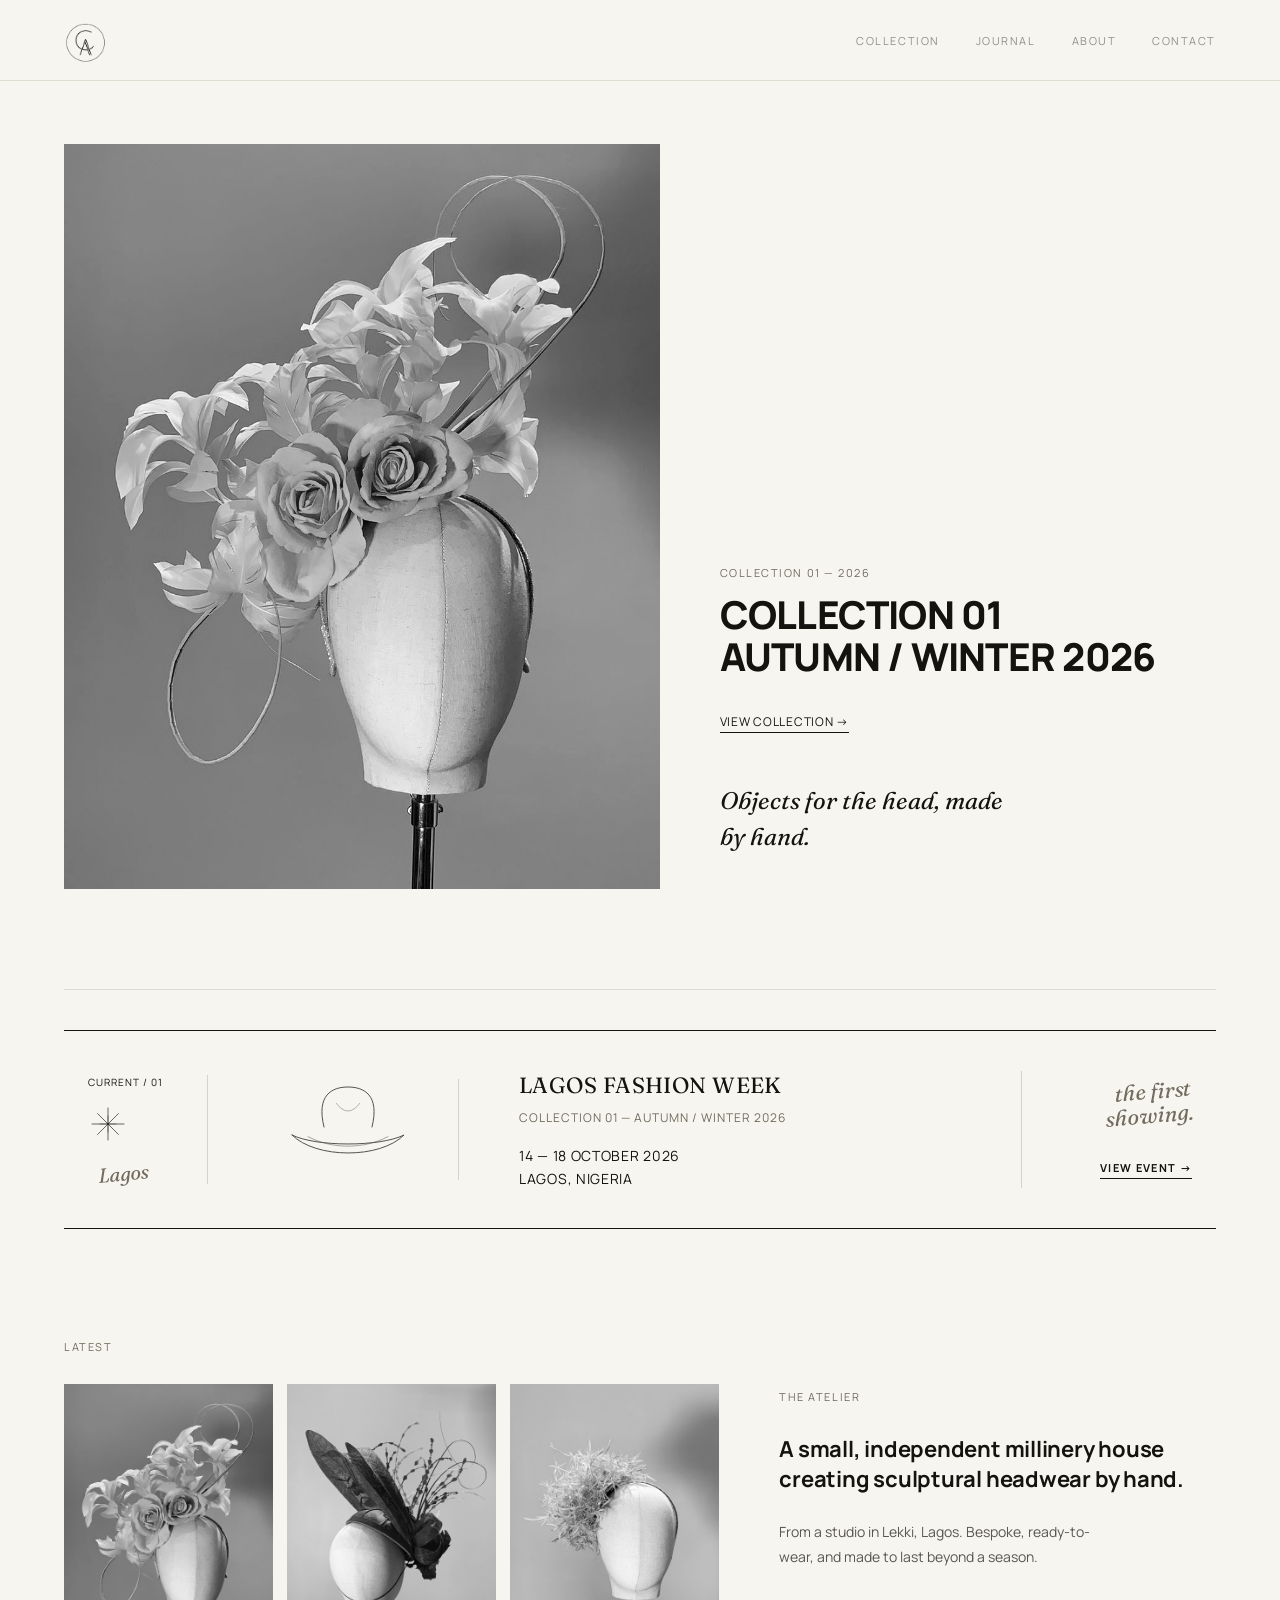
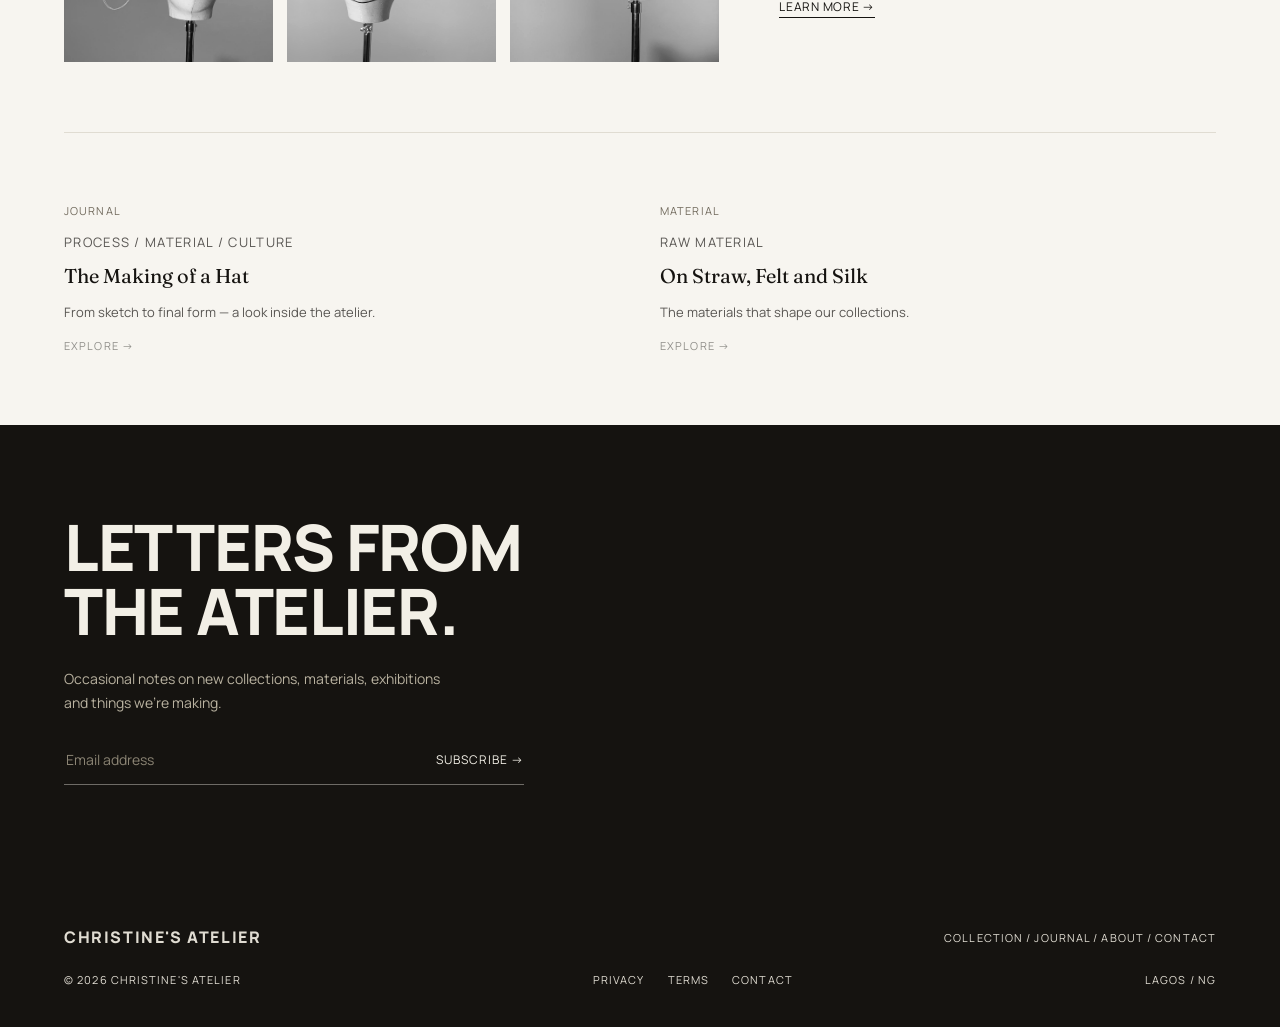
==== index.html @ a946ca19 "update: JS script image error fix" ====
<!DOCTYPE html>
<html lang="en">
<head>
<meta charset="UTF-8">
<meta name="viewport" content="width=device-width, initial-scale=1.0">
<title>Christine's Atelier — Millinery / Headwear / Objects</title>
<link rel="icon" type="image/png" href="images/favicon/favicon-96x96.png" sizes="96x96" />
<link rel="icon" type="image/svg+xml" href="images/favicon/favicon.svg" />
<link rel="shortcut icon" href="images/favicon/favicon.ico" />
<link rel="apple-touch-icon" sizes="180x180" href="images/favicon/apple-touch-icon.png" />
<meta name="apple-mobile-web-app-title" content="C.A" />
<link rel="manifest" href="images/favicon/site.webmanifest" />
<link rel="preconnect" href="https://fonts.googleapis.com">
<link rel="preconnect" href="https://fonts.gstatic.com" crossorigin>
<link href="https://fonts.googleapis.com/css2?family=Fraunces:ital,opsz,wght@0,9..144,300;0,9..144,400;0,9..144,500;0,9..144,600;0,9..144,900;1,9..144,400;1,9..144,500&family=Manrope:wght@400;500;600;700;800&display=swap" rel="stylesheet">
<link rel="stylesheet" href="css/style.css">
</head>
<body>

<header class="site-nav" id="siteNav">
  <div class="nav-row">
    <a class="logo" href="index.html">
        <img src="images/logo.png" alt="Christine's Atelier">
    </a>
    <nav class="nav-links" id="navLinks">
      <a class="navlink" href="collection.html">Collection</a>
      <a class="navlink" href="journal.html">Journal</a>
      <a class="navlink" href="about.html">About</a>
      <a class="navlink" href="contact.html">Contact</a>
    </nav>
    <button class="menu-toggle" id="menuToggle" aria-label="Menu">
      <svg viewBox="0 0 24 24" fill="none" stroke="currentColor" stroke-width="1.5"><path d="M3 6h18M3 12h18M3 18h18"/></svg>
    </button>
  </div>
</header>

<!-- ============ HOME ============ -->
<section class="page active page-home" id="page-home">
  <div class="wrap">

    <!-- Hero Section -->
    <div class="hero">
      <div class="hero-frame"><img src="images/Ms.%20Christie/THE%20MS%20CHRISTIE%20135K.jpeg" alt="The Ms Christie"></div>
      <div class="hero-side">
        <div class="eyebrow">Collection 01 — 2026</div>
        <h1>Collection 01<br>Autumn / Winter 2026</h1>
        <a class="arrow-link" href="collection.html">View collection →</a>
        <p class="hero-statement">Objects for the head, made by hand.</p>
      </div>
    </div>

     <!-- 2. EVENT BANNER (Full-width, sits between hero and lower content) -->
  <div class="event-banner">
    <div class="wrap">
      <div class="event-inner">
        <!-- Left: Current Tag -->
        <div class="event-left">
          <div class="event-tag">CURRENT / 01</div>
        <svg class="event-star-sketch" viewBox="0 0 50 50" fill="none">
             <path d="M25 5 L25 45 M5 25 L45 25 M12 12 L38 38 M38 12 L12 38" 
                 stroke="#151310" stroke-width="0.8" stroke-linecap="round"/>
            <path d="M25 15 L25 35 M15 25 L35 25" 
                stroke="#151310" stroke-width="0.5" stroke-linecap="round"/>
        </svg>
          <div class="event-handwritten">Lagos</div>
        </div>
        <!-- Middle Left: Event Hat Sketch -->
        <div class="event-scribble">
          <svg class="event-hat-sketch" viewBox="0 0 200 120" fill="none">
                <!-- Crown of the hat -->
                <path d="M70 60 C 60 20, 80 10, 100 10 C 120 10, 140 20, 130 60" 
                        stroke="#151310" stroke-width="1.2" fill="none" stroke-linecap="round"/>
                <!-- Brim of the hat -->
                <path d="M30 70 C 60 100, 140 100, 170 70 C 140 85, 60 85, 30 70 Z" 
                        stroke="#151310" stroke-width="1.2" fill="none" stroke-linecap="round"/>
                <!-- Detail line inside the brim -->
                <path d="M50 72 C 80 88, 120 88, 150 72" 
                        stroke="#151310" stroke-width="0.6" fill="none" stroke-linecap="round"/>
                <!-- A subtle curve line to mimic fabric -->
                <path d="M85 30 Q 100 50, 115 30" 
                        stroke="#151310" stroke-width="0.5" fill="none"/>
            </svg>
        </div>
        <!-- Middle Right: Event Details -->
        <div class="event-center">
          <h2 class="event-title">LAGOS FASHION WEEK</h2>
          <div class="event-subtitle">COLLECTION 01 — AUTUMN / WINTER 2026</div>
          <div class="event-date">14 — 18 OCTOBER 2026</div>
          <div class="event-location">LAGOS, NIGERIA</div>
        </div>
        <!-- Right: Handwriting + View Button -->
        <div class="event-right">
          <div class="event-handwritten-right">the first<br>showing.</div>
          <a href="#" class="event-link">VIEW EVENT →</a>
        </div>
      </div>
    </div>
  </div>

    <!-- Latest & Atelier (Side by Side) -->
    <div class="home-mid-grid">
      
      <!-- Latest Products -->
      <div class="latest-section">
        <div class="section-title"><div class="eyebrow">Latest</div></div>
        <div class="latest-grid" id="latestGrid"></div>
      </div>

      <!-- The Atelier -->
      <div class="atelier-section">
        <div class="section-title"><div class="eyebrow">The Atelier</div></div>
        <div class="atelier-text">
          <h2>A small, independent millinery house creating sculptural headwear by hand.</h2>
          <p>From a studio in Lekki, Lagos. Bespoke, ready-to-wear, and made to last beyond a season.</p>
          <a class="arrow-link" href="about.html">Learn more →</a>
        </div>
      </div>

    </div>

    <!-- Journal Band -->
    <div class="journal-band">
      <div class="journal-text">
        <div class="jtag">Journal</div>
        <p class="journal-cat">Process / Material / Culture</p>
        
        <h3>The Making of a Hat</h3>
        <p>From sketch to final form — a look inside the atelier.</p>
        <a href="journal.html">Explore →</a>
      </div>
      <div class="journal-text">
        <div class="jtag">Material</div>
        <p class="journal-cat">Raw Material</p>
        
        <h3>On Straw, Felt and Silk</h3>
        <p>The materials that shape our collections.</p>
        <a href="journal.html">Explore →</a>
      </div>
    </div>

  </div>

  <!-- Newsletter Band (Restored) -->
  <div class="newsletter-band">
    <div class="wrap">
      <h2>Letters from<br>the atelier.</h2>
      <p>Occasional notes on new collections, materials, exhibitions and things we're making.</p>
      <form class="newsletter-form" id="newsletterForm">
        <input type="email" placeholder="Email address" required>
        <button type="submit">Subscribe →</button>
      </form>
    </div>
  </div>

</section>

<footer class="site-footer">
  <div class="wrap">
    <div class="foot-row">
      <div class="foot-logo">Christine's Atelier</div>
      <div class="foot-sub">Collection / Journal / About / Contact</div>
    </div>
    <div class="foot-mid">
      <span>© 2026 Christine's Atelier</span>
      <div>
        <a href="#">Privacy</a>
        <a href="#">Terms</a>
        <a href="contact.html">Contact</a>
      </div>
      <span>Lagos / NG</span>
    </div>
  </div>
</footer>

<script src="js/script.js"></script>
</body>
</html>
---- css/style.css ----
:root{
    --ink:#151310;
    --paper:#f7f5f0;
    --stone:#726b5e;
    --hairline:#e0dcd2;
    --ink-70: rgba(21,19,16,.7);
    --ink-45: rgba(21,19,16,.45);
    --maxw: 1200px;
}
*{ box-sizing:border-box; }
html{ scroll-behavior:smooth; }
@view-transition{ navigation:auto; }
::view-transition-old(root){ animation:page-out .2s ease both; }
::view-transition-new(root){ animation:page-in .45s ease both; }
body{
    margin:0; background:var(--paper); color:var(--ink);
    font-family:'Manrope', sans-serif; -webkit-font-smoothing:antialiased;
}
img{ display:block; width:100%; height:100%; object-fit:cover; }
a{ color:inherit; text-decoration:none; }
button{ font-family:inherit; cursor:pointer; background:none; border:none; padding:0; }

.wrap{ max-width:var(--maxw); margin:0 auto; padding:0 24px; }

/* ---------- NAV (Transparent on scroll) ---------- */
header.site-nav{
    position:fixed; top:0; left:0; right:0; z-index:50;
    background:var(--paper);
    border-bottom:1px solid var(--hairline);
    transition: background 0.4s ease, border-color 0.4s ease, backdrop-filter 0.4s ease;
}
header.site-nav.scrolled{
    background: rgba(247, 245, 240, 0.85); /* Transparent */
    backdrop-filter: blur(12px); /* Blur */
    border-bottom:1px solid transparent;
}
.nav-row {
  display: flex; 
  align-items: center; 
  justify-content: space-between;
  height: 80px; /* Increased from 64px to fit the bigger logo */
  padding: 0 24px;
  max-width: var(--maxw); 
  margin: 0 auto;
}
.logo {
  display: flex;
  align-items: center;
  justify-content: center;
  transition: opacity 0.3s ease;
  /* Prevent squishing */
  flex-shrink: 0;
}

.logo img {
  height: 55px; /* Increased from 40px */
  width: auto;  /* Keeps the aspect ratio perfectly round */
  display: block;
  object-fit: contain; /* Prevents stretching */
}

.logo:hover {
  opacity: 0.7;
}

.nav-links{ display:flex; gap:36px; align-items:center; }
.nav-links .navlink{
    font-size:11px; letter-spacing:.14em; text-transform:uppercase;
    color:var(--ink-45);
    transition:color .2s ease;
}
.nav-links .navlink:hover{ color:var(--ink); }
.nav-links .navlink.active{ color:var(--ink); border-bottom:1px solid var(--ink); padding-bottom:3px; }
.menu-toggle{ display:none; color: var(--ink); }

@media(max-width:820px){
    .nav-links{
        position:fixed; inset:64px 0 0 0; background:var(--paper);
        flex-direction:column; align-items:flex-start; gap:0;
        padding:6px 24px 26px; border-top:1px solid var(--hairline);
        transform:translateY(-8px); opacity:0; pointer-events:none;
        transition:opacity .25s ease, transform .25s ease;
    }
    .nav-links.open{ opacity:1; pointer-events:auto; transform:translateY(0); }
    .nav-links .navlink{ width:100%; padding:15px 0; border-bottom:1px solid var(--hairline); font-size:14px; }
    .menu-toggle{
        display:flex; width:30px; height:30px; align-items:center; justify-content:center;
    }
}

.page{ display:none; }
.page.active{ display:block; animation:fadein .45s ease; }
@keyframes fadein{ from{ opacity:0; transform:translateY(6px);} to{ opacity:1; transform:translateY(0);} }
@keyframes page-in{ from{ opacity:0; transform:translateY(8px); } to{ opacity:1; transform:translateY(0); } }
@keyframes page-out{ from{ opacity:1; } to{ opacity:0; } }

.eyebrow{ font-size:11px; letter-spacing:.14em; text-transform:uppercase; color:var(--stone); }
.arrow-link{ font-size:12px; letter-spacing:.06em; text-transform:uppercase; border-bottom:1px solid var(--ink); padding-bottom:2px; display:inline-block; }
.arrow-link:hover{ opacity:.6; }

/* ===================== HOME ===================== */
.page-home { padding-top: 64px; }

.hero {
    display: grid;
    grid-template-columns: 1.2fr 1fr;
    gap: 60px;
    padding: 80px 0 100px;
    align-items: end;
    border-bottom: 1px solid var(--hairline);
}
@media(max-width:900px){ .hero{ grid-template-columns:1fr; gap:30px; padding:40px 0 60px; } }

.hero-frame { aspect-ratio: 4/5; overflow:hidden; background:#e6e2da; }
.hero-frame img { filter: grayscale(1) contrast(1.05); }

.hero-side { padding-bottom: 10px; }
.hero-side .eyebrow { margin-bottom: 14px; }
.hero-side h1 {
    font-family: 'Manrope', sans-serif; font-weight: 800; 
    font-size: clamp(28px, 3vw, 44px); line-height: 1.1;
    letter-spacing: -.02em; text-transform: uppercase;
    margin: 0 0 30px; color: var(--ink);
}
.hero-statement {
    font-family: 'Fraunces', serif; font-style: italic; font-weight: 400;
    font-size: clamp(18px, 2vw, 24px); line-height: 1.5; color: var(--ink);
    margin-top: 50px; max-width: 300px;
}

/* Latest & Atelier Side by Side */
.home-mid-grid {
    display: grid;
    grid-template-columns: 1.5fr 1fr;
    gap: 60px;
    padding: 70px 0;
    border-bottom: 1px solid var(--hairline);
}
@media(max-width:820px){ .home-mid-grid { grid-template-columns: 1fr; gap: 40px; } }

.section-title { margin-bottom: 30px; }

/* Latest */
.latest-grid { display: grid; grid-template-columns: repeat(3, 1fr); gap: 14px; }
@media(max-width:820px){ .latest-grid { grid-template-columns: repeat(2, 1fr); } }
@media(max-width:560px){ .latest-grid { grid-template-columns: 1fr; } }

.latest-item { cursor: pointer; position: relative; overflow: hidden; }
.latest-item .frame { aspect-ratio: 3/4; overflow:hidden; background:#e6e2da; }
.latest-item img { filter: grayscale(1) contrast(1.05); transition: filter .5s ease, transform .6s ease; }
.latest-item:hover img { filter: grayscale(0) contrast(1.05); transform: scale(1.03); }

.latest-overlay {
    position: absolute;
    left: 0; right: 0; bottom: 0;
    background: rgba(247, 245, 240, 0.95);
    padding: 12px 16px;
    display: flex; justify-content: space-between; align-items: baseline;
    opacity: 0;
    transform: translateY(20px);
    transition: opacity .4s ease, transform .4s ease;
    border-top: 1px solid var(--hairline);
}
.latest-item:hover .latest-overlay { opacity: 1; transform: translateY(0); }
.latest-overlay .lname { font-family: 'Fraunces', serif; font-size: 14px; }
.latest-overlay .lmeta { font-size: 10px; text-transform: uppercase; letter-spacing: .1em; color: var(--stone); }

/* Atelier */
.atelier-section { padding-top: 50px; }
.atelier-text h2 {
    font-family: 'Manrope', sans-serif; font-weight: 700;
    font-size: 22px; line-height: 1.4; letter-spacing: -.01em;
    margin: 0 0 24px;
}
.atelier-text p { font-size: 14px; line-height: 1.8; color: var(--ink-70); max-width: 320px; margin-bottom: 24px; }

/* Journal */
.journal-band { 
    display: grid;
    grid-template-columns: 1fr 1fr; 
    gap: 40px;
    align-items: start; 
    padding: 70px 0;
}
@media(max-width:820px){ .journal-band { grid-template-columns: 1fr; } }
.journal-band .jtag { font-size: 11px; text-transform: uppercase; letter-spacing: .1em; color: var(--stone); margin-bottom: 10px; }
.journal-cat { font-size: 11px; text-transform: uppercase; letter-spacing: .1em; margin-bottom: 20px; color: var(--stone); }
.journal-band h3 { font-family: 'Fraunces', serif; font-size: 20px; font-weight: 400; margin: 0 0 8px; }
.journal-band p { font-size: 13px; line-height: 1.7; color: var(--ink-70); max-width: 320px; margin-bottom: 10px; }
.journal-band a { color: var(--ink-45); font-size: 11px; text-transform: uppercase; letter-spacing: .1em; }
.journal-band a:hover { color: var(--ink); }

/* Newsletter Band (Restored) */
.newsletter-band{ background:var(--ink); color:#f2efe6; padding:90px 0; }
.newsletter-band h2{
    font-family:'Manrope',sans-serif; font-weight:800; letter-spacing:-.02em;
    font-size:clamp(36px,6vw,64px); line-height:1; margin:0 0 24px; text-transform:uppercase;
}
.newsletter-band p{ color:#b9b2a0; font-size:14px; max-width:380px; line-height:1.7; margin-bottom:34px; }
.newsletter-form{ display:flex; gap:0; border-bottom:1px solid rgba(242,239,230,.4); max-width:460px; padding-bottom:14px; }
.newsletter-form input{
    flex:1; background:none; border:none; color:#f2efe6; font-size:14px;
    font-family:'Manrope',sans-serif; outline:none;
}
.newsletter-form input::placeholder{ color:#8b8474; }
.newsletter-form button{ background:none; border:none; color:#f2efe6; font-size:12px; letter-spacing:.08em; text-transform:uppercase; }
.newsletter-form button:hover{ opacity:.6; }

/* ===================== EVENT BANNER ===================== */

.event-banner {
  background: var(--paper);
  border-top: 1px solid var(--ink);
  border-bottom: 1px solid var(--ink);
  padding: 40px 0;
  margin: 40px 0; /* Adds space above and below the banner */
}

.event-inner {
  display: flex;
  align-items: center;
  justify-content: space-between;
  gap: 30px;
  position: relative;
}

/* Vertical dividers */
.event-left, .event-scribble, .event-center, .event-right {
  position: relative;
}
.event-left, .event-scribble, .event-center {
  border-right: 1px solid rgba(21, 19, 16, 0.15);
  padding-right: 30px;
}
.event-scribble, .event-center, .event-right {
  padding-left: 30px;
}

/* Left Section */
.event-left {
  display: flex;
  flex-direction: column;
  gap: 10px;
  width: 120px;
}
.event-tag {
  font-family: 'Manrope', sans-serif;
  font-size: 10px;
  letter-spacing: .1em;
  text-transform: uppercase;
}
.event-star-sketch {
  width: 40px;
  height: 40px;
  margin: 5px 0;
}
.event-hat-sketch {
  width: 100%;
  height: 100%;
  max-width: 160px;
  opacity: 0.75;
}
.event-handwritten {
  font-family: 'Fraunces', serif;
  font-style: italic;
  font-size: 20px;
  color: var(--stone);
  transform: rotate(-6deg);
  margin-left: 10px;
}

/* Center Section */
.event-center {
  flex: 1;
}
.event-title {
  font-family: 'Fraunces', serif;
  font-size: 22px;
  font-weight: 400;
  letter-spacing: .02em;
  margin: 0 0 10px;
  text-transform: uppercase;
}
.event-subtitle {
  font-family: 'Manrope', sans-serif;
  font-size: 12px;
  letter-spacing: .08em;
  text-transform: uppercase;
  color: var(--stone);
  margin-bottom: 20px;
}
.event-date {
  font-family: 'Manrope', sans-serif;
  font-size: 14px;
  letter-spacing: .05em;
  margin-bottom: 4px;
}
.event-location {
  font-family: 'Manrope', sans-serif;
  font-size: 14px;
  letter-spacing: .05em;
}

/* Right Section */
.event-right {
  display: flex;
  flex-direction: column;
  align-items: flex-end;
  justify-content: space-between;
  height: 100px;
  min-width: 140px;
}
.event-handwritten-right {
  font-family: 'Fraunces', serif;
  font-style: italic;
  font-size: 22px;
  line-height: 1.1;
  color: var(--stone);
  text-align: right;
  transform: rotate(-5deg);
}
.event-link {
  font-family: 'Manrope', sans-serif;
  font-size: 11px;
  font-weight: 700;
  letter-spacing: .12em;
  text-transform: uppercase;
  border-bottom: 1px solid var(--ink);
  padding-bottom: 3px;
}
.event-link:hover { opacity: .6; }

/* Mobile Responsiveness */
@media(max-width: 800px) {
  .event-inner {
    flex-direction: column;
    align-items: flex-start;
    gap: 20px;
  }
  .event-left, .event-scribble, .event-center {
    border-right: none;
    border-bottom: 1px solid rgba(21, 19, 16, 0.15);
    padding-bottom: 20px;
    padding-left: 0;
    padding-right: 0;
    width: 100%;
  }
  .event-right {
    width: 100%;
    align-items: flex-start;
    height: auto;
    gap: 20px;
    padding-left: 0;
  }
  .event-handwritten-right { text-align: left; }
  .event-scribble { height: 60px; width: 80px; }
}

/* ===================== FOOTER FIX ===================== */

footer.site-footer { 
  background: var(--ink); 
  padding: 50px 0 40px; 
  margin-top: 0; /* Resets any previous margin */
  border-top: 1px solid var(--ink); /* Ensures it's separated from content */
}

.foot-row {
    display: flex; 
    justify-content: space-between; 
    align-items: center;
    margin-bottom: 24px;
    color: var(--hairline);
}
.foot-logo { 
    font-family: 'Manrope', sans-serif; 
    font-weight: 800; 
    font-size: 16px; 
    letter-spacing: .1em; 
    text-transform: uppercase;
    color: var(--hairline); 
}
.foot-sub { 
    font-size: 11px; 
    letter-spacing: .1em; 
    text-transform: uppercase; 
    color: var(--hairline); 
}
.foot-mid {
    display: flex; 
    justify-content: space-between; 
    align-items: center;
    font-size: 11px; 
    text-transform: uppercase; 
    letter-spacing: .1em; 
    color: var(--hairline);
}
.foot-mid a { margin: 0 10px; }
.foot-mid a:hover { color: var(--hairline); }

@media(max-width:600px){
    .foot-row { flex-direction: column; align-items: flex-start; gap: 20px; }
    .foot-mid { flex-direction: column; align-items: flex-start; gap: 15px; }
}


/* ===================== JOURNAL ===================== */

.journal-page { padding-top: 54px; }

.journal-head {
  padding: 50px 0 60px;
  border-bottom: 1px solid var(--hairline);
  margin-bottom: 40px;
}
.journal-head .eyebrow { margin-bottom: 14px; }
.journal-head h1 {
  font-family: 'Manrope', sans-serif;
  font-weight: 800;
  font-size: clamp(50px, 13vw, 100px);
  letter-spacing: -.04em;
  line-height: 0.9;
  margin: 0;
  text-transform: uppercase;
  color: var(--ink);
}

/* Layout */
.journal-body {
  display: grid;
  grid-template-columns: 180px 1fr;
  gap: 60px;
  padding-bottom: 120px;
}
@media(max-width: 900px){
  .journal-body { grid-template-columns: 1fr; gap: 40px; }
}

/* Sidebar */
.journal-side {
  display: flex;
  flex-direction: column;
  gap: 60px;
  padding-top: 20px;
}
.journal-cats {
  display: flex;
  flex-direction: column;
  gap: 2px;
}
.jcat {
  font-size: 12px;
  letter-spacing: .06em;
  text-transform: uppercase;
  padding: 8px 0;
  color: var(--ink-45);
  background: none;
  border: none;
  text-align: left;
  transition: color .2s ease;
}
.jcat.active, .jcat:hover { color: var(--ink); }

.flower-sketch {
  width: 160px;
  height: 240px;
  margin-top: 20px;
}
.flower-sketch svg { width: 100%; height: 100%; }

/* Articles List */
.journal-list {
  display: flex;
  flex-direction: column;
  gap: 0;
}
.j-article {
  display: grid;
  grid-template-columns: 280px 1fr;
  gap: 50px;
  align-items: center;
  padding: 40px 0;
  border-bottom: 1px solid var(--hairline);
}
.j-article:first-child { padding-top: 0; }
@media(max-width: 760px){
  .j-article { grid-template-columns: 1fr; gap: 20px; }
}

.j-article .frame {
  aspect-ratio: 4/3;
  overflow: hidden;
  background: #e6e2da;
}
.j-article .frame img {
  width: 100%;
  height: 100%;
  object-fit: cover;
  filter: grayscale(1) contrast(1.05);
  transition: filter .5s ease, transform .6s ease;
}
.j-article:hover .frame img { filter: grayscale(0); transform: scale(1.03); }

.j-article .jtag { font-size: 11px; letter-spacing: .12em; text-transform: uppercase; color: var(--stone); margin-bottom: 12px; }
.j-article h3 { font-family: 'Fraunces', serif; font-weight: 400; font-size: 32px; margin: 0 0 15px; line-height: 1.2; }
.j-article p { font-size: 14px; color: var(--ink-70); line-height: 1.75; max-width: 420px; margin-bottom: 18px; }
.j-article .jmeta { font-size: 11px; color: var(--ink-45); letter-spacing: .05em; }

.read-more {
  font-size: 11px;
  letter-spacing: .1em;
  text-transform: uppercase;
  border-bottom: 1px solid var(--ink);
  padding-bottom: 3px;
  color: var(--ink);
}
.read-more:hover { opacity: .6; }


/* ===================== COLLECTION / ARCHIVE ===================== */

.archive-head { padding: 120px 0 40px; }
.archive-head .eyebrow { font-size: 11px; letter-spacing: .14em; text-transform: uppercase; color: var(--stone); }
.archive-head h1 { font-family: 'Manrope', sans-serif; font-weight: 800; font-size: clamp(40px, 6vw, 80px); letter-spacing: -.03em; text-transform: uppercase; margin: 10px 0; }
.archive-sub { font-size: 14px; color: var(--ink-45); margin-bottom: 40px; }

/* Lookbook Grid (Inspo style) */
.lookbook-grid {
  display: grid;
    grid-template-columns: repeat(4, minmax(0, 1fr));
  gap: 20px;
  margin-bottom: 60px;
}
.lookbook-item {
  position: relative;
  overflow: hidden;
  cursor: pointer;
  background: #e6e2da;
    aspect-ratio: 3 / 4;
}
.lookbook-item img {
  width: 100%; height: 100%; object-fit: cover;
  filter: grayscale(1) contrast(1.05);
  transition: filter .5s ease, transform .6s ease;
}
.lookbook-item:hover img { filter: grayscale(0); transform: scale(1.03); }
.collection-info { position: absolute; left: 0; right: 0; bottom: 0; z-index: 1; display: flex; justify-content: space-between; align-items: baseline; gap: 12px; padding: 12px 14px; background: rgba(247,245,240,.95); border-top: 1px solid var(--hairline); pointer-events: none; }
.collection-info span { font-family: 'Fraunces', serif; font-size: 14px; }
.collection-info small { color: var(--stone); font-size: 10px; letter-spacing: .08em; text-transform: uppercase; text-align: right; }

@media(max-width:760px){
    .lookbook-grid { grid-template-columns: repeat(2, minmax(0, 1fr)); gap: 14px; }
}

.view-all-wrap { text-align: right; margin-top: 20px; margin-bottom: 120px; }

/* Masonry View */
.masonry { display: grid; grid-template-columns: repeat(4, 1fr); gap: 20px; padding-bottom: 110px; }
@media(max-width:760px){ .masonry { grid-template-columns: repeat(2, 1fr); } }
.m-item { cursor: pointer; position: relative; overflow: hidden; background: #e6e2da; aspect-ratio: 3/4; }
.m-item img { filter: grayscale(1) contrast(1.05); transition: filter .5s ease, transform .6s ease; }
.m-item:hover img { filter: grayscale(0); transform: scale(1.03); }
.m-item .m-num { position: absolute; top: 12px; left: 12px; z-index: 1; font-size: 11px; color: #fff; background: rgba(21,19,16,.5); padding: 4px 8px; }

/* Back Links */
.back-link { display: inline-block; font-size: 12px; letter-spacing: .06em; text-transform: uppercase; margin-bottom: 30px; cursor: pointer; background: none; border: none; padding: 0; color: var(--stone); }
.back-link:hover { color: var(--ink); }

/* ===================== ITEM DETAIL PAGE ===================== */
.item-page { padding-top: 100px; }
.item-layout { display: grid; grid-template-columns: 1.2fr 1fr; gap: 80px; align-items: start; margin-bottom: 80px; }
@media(max-width:860px){ .item-layout { grid-template-columns: 1fr; gap: 40px; } }

.item-carousel { max-width: 720px; }
.item-large-frame { position: relative; aspect-ratio: 4/5; overflow: hidden; background: #e6e2da; }
.item-large-frame img { position: absolute; inset: 0; width: 100%; height: 100%; object-fit: cover; filter: grayscale(1) contrast(1.05); opacity: 0; transition: opacity .8s ease; }
.item-large-frame img.is-active { opacity: 1; }
.carousel-dots { display: flex; gap: 10px; align-items: center; padding-top: 20px; }
.carousel-dot { width: 6px; height: 6px; padding: 0; border-radius: 50%; background: var(--hairline); cursor: pointer; transition: background-color .3s ease, transform .3s ease; }
.carousel-dot[aria-selected="true"] { background: var(--ink); transform: scale(1.05); }
.carousel-dot:hover { background: var(--stone); }

.item-info { padding-top: 20px; }
.item-no { font-size: 12px; letter-spacing: .12em; text-transform: uppercase; color: var(--stone); margin-bottom: 20px; }
.item-info h1 { font-family: 'Manrope', sans-serif; font-weight: 800; font-size: clamp(40px, 5vw, 70px); letter-spacing: -.02em; text-transform: uppercase; margin: 0 0 10px; }
.item-year { font-size: 14px; color: var(--stone); margin-bottom: 30px; }
.item-desc p { font-size: 15px; line-height: 1.7; color: var(--ink-70); margin: 0 0 40px; }

.details-list { border-top: 1px solid var(--hairline); padding-top: 20px; margin-bottom: 40px; }
.d-row { display: flex; justify-content: space-between; padding: 12px 0; border-bottom: 1px solid var(--hairline-2); font-size: 13px; }
.d-row span:first-child { color: var(--stone); }

/* ===================== ARCHIVE ===================== */
.archive-head{ padding:80px 0 40px; }
.archive-head h1{ font-family:'Manrope',sans-serif; font-weight:800; font-size:clamp(30px,4vw,50px); text-transform:uppercase; margin:14px 0 0; }
.masonry{ display:grid; grid-template-columns:repeat(4, 1fr); gap:20px; padding-bottom:110px; }
@media(max-width:760px){ .masonry{ grid-template-columns:repeat(2,1fr); } }
.m-item{ cursor:pointer; position:relative; overflow:hidden; background:#e6e2da; aspect-ratio:3/4; }
.m-item img{ filter:grayscale(1) contrast(1.05); transition:filter .5s ease, transform .6s ease; }
.m-item:hover img{ filter:grayscale(0) contrast(1.05); transform:scale(1.03); }
.m-item .m-num{ position:absolute; top:12px; left:12px; font-size:11px; color:#fff; background:rgba(21,19,16,.5); padding:4px 8px; opacity:0; transition:opacity .3s ease; }
.m-item:hover .m-num{ opacity:1; }

/* ===================== ABOUT & CONTACT ===================== */
.about-wrap{ padding-top:120px; padding-bottom:120px; }
.about-wrap h1{ font-family:'Manrope',sans-serif; font-weight:800; font-size:clamp(30px,5vw,60px); text-transform:uppercase; margin:0 0 40px; }
.about-wrap p{ max-width:600px; font-size:16px; line-height:1.8; }


/* ===================== CONTACT ===================== */

.contact-page { padding-top: 54px; }
.contact-head { padding: 50px 0 60px; border-bottom: 1px solid var(--hairline); }
.contact-head .eyebrow { margin-bottom: 14px; }
.contact-head h1 { font-family: 'Manrope', sans-serif; font-weight: 800; font-size: clamp(50px, 13vw, 100px); letter-spacing: -.04em; line-height: .9; text-transform: uppercase; margin: 0 0 28px; }
.contact-head p { max-width: 520px; margin: 0; font-size: 15px; line-height: 1.7; color: var(--ink-70); }
.contact-main { display: grid; grid-template-columns: minmax(220px, 1fr) minmax(280px, 1.4fr); gap: 80px; padding: 40px 0 20px; min-height: 260px; }
.contact-details { display: flex; flex-direction: column; gap: 30px; }
.contact-sketch-space { min-height: 260px; }
@media(max-width:700px){ .contact-main { grid-template-columns: 1fr; gap: 30px; } .contact-sketch-space { display: none; } }

.c-block {
  display: flex;
  flex-direction: column;
  gap: 8px;
}
.c-heading {
  font-size: 11px;
  letter-spacing: .12em;
  text-transform: uppercase;
  color: var(--stone);
}
.c-block p {
  font-size: 13px;
  color: var(--ink-70);
  margin: 0;
}
.c-link { font-family: 'Manrope', sans-serif; font-size: 14px; color: var(--ink); border-bottom: 1px solid var(--ink); width: fit-content; }
.c-link:hover { opacity: .6; }

.contact-form {
  border-top: 1px solid var(--hairline);
  padding: 16px 0 70px;
}
.contact-form-note { color: var(--ink-70); font-size: 11px; line-height: 1.5; margin: 0 0 20px; }
.contact-form label {
  display: grid;
  grid-template-columns: 1fr;
  margin-bottom: 8px;
}
.contact-form label span { display: none; }
.contact-form input,
.contact-form textarea {
  width: 100%;
  border: 1px solid var(--hairline);
  background: transparent;
  font-family: 'Manrope', sans-serif;
  font-size: 12px;
  padding: 9px 8px;
  color: var(--ink);
  outline: none;
  resize: vertical;
}
.contact-form textarea { min-height: 110px; }
.contact-form input::placeholder,
.contact-form textarea::placeholder { color: var(--ink-45); }
.contact-form input:focus,
.contact-form textarea:focus { border-color: var(--ink); }
.contact-submit {
  display: flex;
  justify-content: space-between;
  margin-left: auto;
  width: 90px;
  background: none;
  border: none;
  font-family: 'Manrope', sans-serif;
  font-size: 10px;
  letter-spacing: .08em;
  text-transform: uppercase;
  color: var(--ink);
  cursor: pointer;
  padding: 10px 0;
}
.contact-submit:hover { opacity: .6; }

/* ===================== ABOUT / THE ATELIER ===================== */

.about-page { 
  padding-top: 54px;
}

/* Top Split: Intro + Image */
.about-intro {
  display: grid;
  grid-template-columns: 1fr 1fr;
  gap: 80px;
  padding: 50px 0 80px;
  align-items: start;
}

@media(max-width: 820px){
  .about-intro { grid-template-columns: 1fr; gap: 20px; }
}
.about-title {
  font-family: 'Manrope', sans-serif;
  font-weight: 800;
  font-size: clamp(36px, 5vw, 64px);
  letter-spacing: -.02em;
  text-transform: uppercase;
  margin: 0 0 30px;
}
.about-text p {
  font-size: 15px;
  line-height: 1.8;
  color: var(--ink-70);
  max-width: 500px;
}
.about-hero-image {
  aspect-ratio: 4/3;
  overflow: hidden;
  background: #e6e2da;
}
.about-hero-image img { width: 100%; height: 100%; object-fit: cover; filter: grayscale(1) contrast(1.05); }

/* Data Row */
/* Data Row */
.about-facts {
  display: grid;
  grid-template-columns: repeat(3, 1fr);
  gap: 40px;
  padding: 40px 0;
  border-top: 1px solid var(--hairline);
  border-bottom: 1px solid var(--hairline);
  margin-bottom: 80px;
}
@media(max-width: 600px){ .about-facts { grid-template-columns: 1fr; gap: 20px; } }

.fact-label { 
  font-family: 'Manrope', sans-serif; /* Small sans-serif label */
  font-size: 11px; 
  letter-spacing: .12em; 
  text-transform: uppercase; 
  color: var(--stone); 
  margin-bottom: 16px; /* Increased spacing */
}

.fact-val { 
  font-family: 'Fraunces', serif; /* Changed to Serif to match screenshot */
  font-weight: 400; 
  font-size: 18px; /* Slightly larger */
  line-height: 1.4;
}

/* Making Strip */
.making-section { margin-bottom: 100px; }
.making-head {
  font-size: 11px;
  letter-spacing: .12em;
  text-transform: uppercase;
  color: var(--stone);
  margin-bottom: 30px;
}
.making-strip {
  display: grid;
  grid-template-columns: repeat(5, 1fr);
  gap: 20px;
}
@media(max-width: 860px){ .making-strip { grid-template-columns: repeat(3, 1fr); } }
@media(max-width: 560px){ .making-strip { grid-template-columns: 1fr 1fr; } }

.making-step .frame {
  aspect-ratio: 3/4;
  overflow: hidden;
  background: #e6e2da;
  margin-bottom: 12px;
}
.making-step .frame img {
  width: 100%; height: 100%; object-fit: cover;
  filter: grayscale(1) contrast(1.05);
}
.making-step .m-label {
  font-size: 12px;
  color: var(--stone);
}
.making-step .m-label span { margin-right: 6px; }

/* Sketch frame */
.sketch-frame {
  display: flex;
  align-items: center;
  justify-content: center;
  background: #fbfaf7;
  border: 1px solid var(--hairline);
}
.flower-svg { width: 70%; height: auto; }

/* Bottom Wide Studio Image */
.studio-image-wrap {
  position: relative;
  width: 100%;
  height: 400px;
  overflow: hidden;
  margin-bottom: 100px;
  background: #e6e2da;
}
.studio-image-wrap img {
  width: 100%; height: 100%; object-fit: cover;
  filter: grayscale(1) contrast(1.05);
}
.studio-handwriting {
  position: absolute;
  bottom: 20px;
  right: 40px;
  width: 180px;
  height: auto;
  transform: rotate(-8deg);
}

/* ===================== FOOTER ===================== */
footer.site-footer { background: var(--ink); padding: 50px 0 40px; }
.foot-row {
    display: flex; justify-content: space-between; align-items: center;
    margin-bottom: 24px;
}
.foot-logo { font-family: 'Manrope', sans-serif; font-weight: 800; font-size: 16px; letter-spacing: .1em; text-transform: uppercase;
color: var(--hairline); }
.foot-sub { font-size: 11px; letter-spacing: .1em; text-transform: uppercase; color: var(--hairline); }
.foot-mid {
    display: flex; justify-content: space-between; align-items: center;
    font-size: 11px; text-transform: uppercase; letter-spacing: .1em; color: var(--hairline);
}
.foot-mid a { margin: 0 10px; }
.foot-mid a:hover { color: var(--hairline); }

@media(max-width:600px){
    .foot-row { flex-direction: column; align-items: flex-start; gap: 20px; }
    .foot-mid { flex-direction: column; align-items: flex-start; gap: 15px; }
}
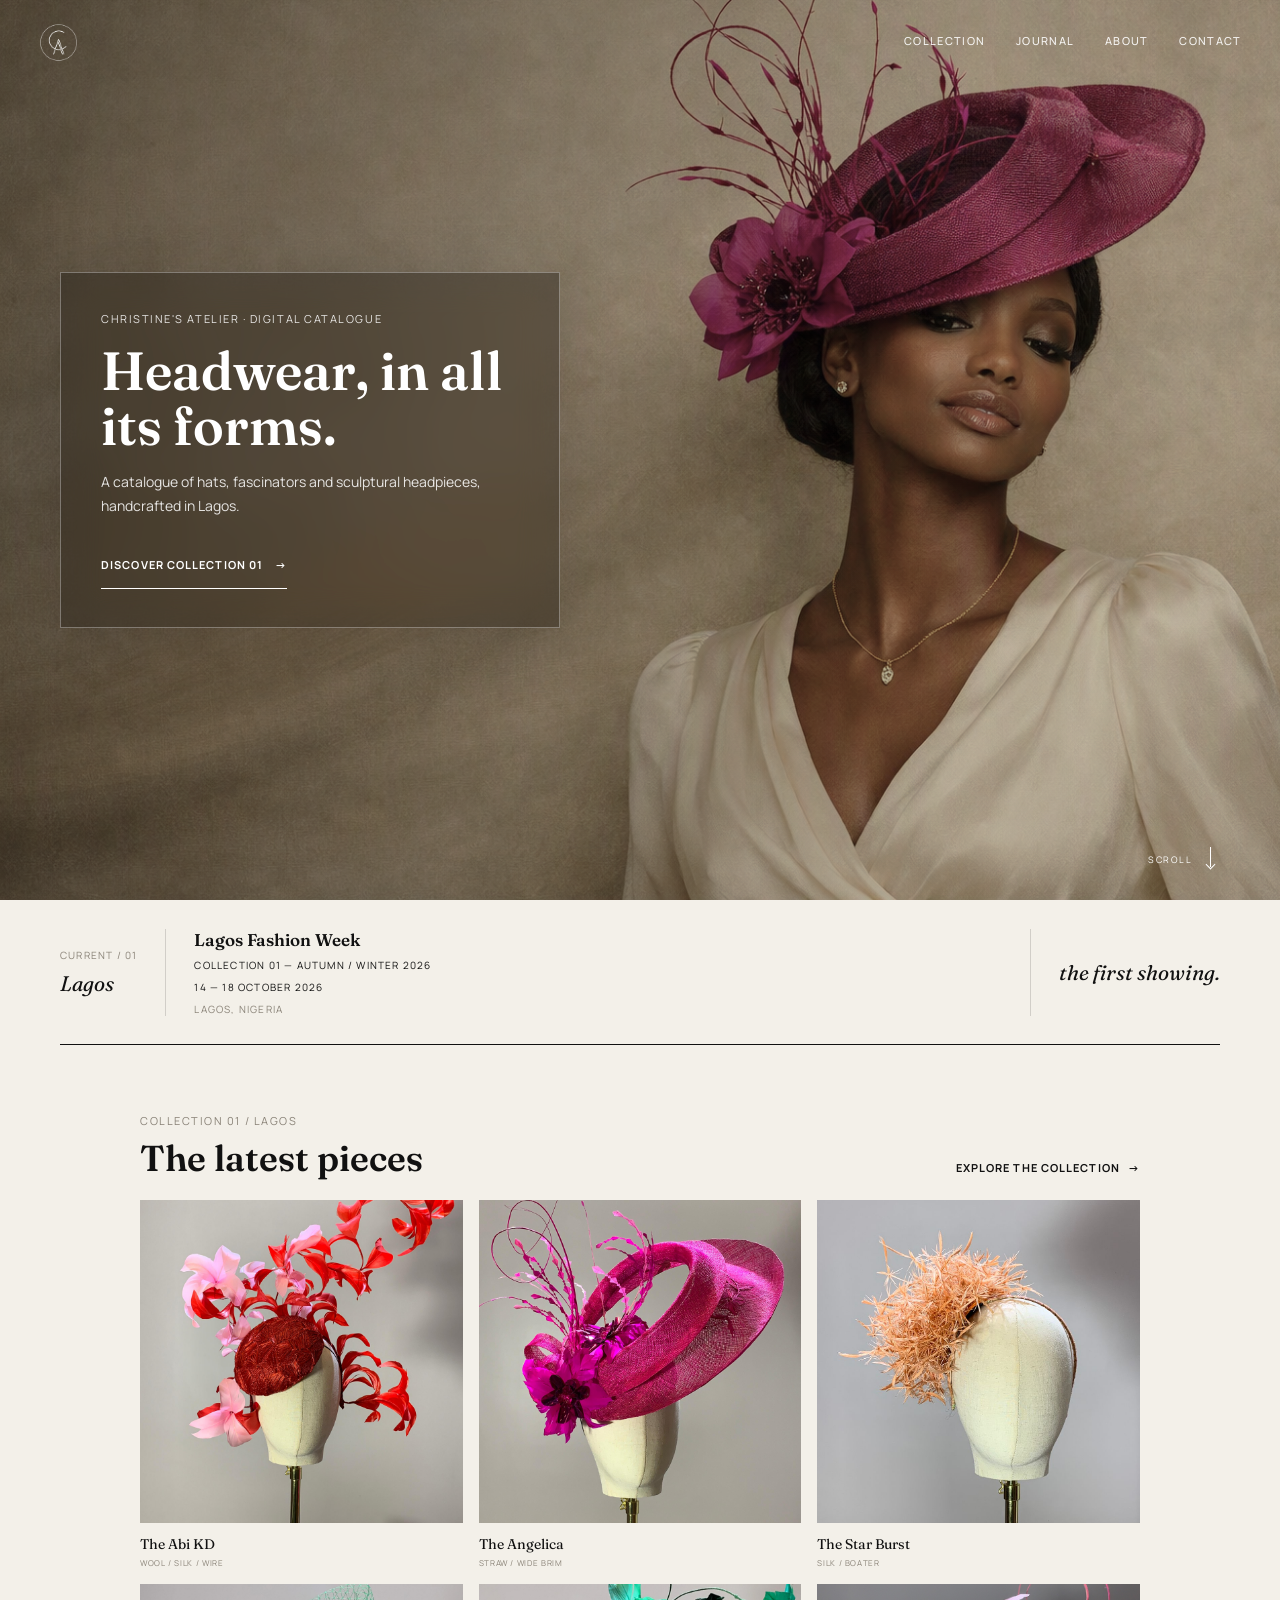
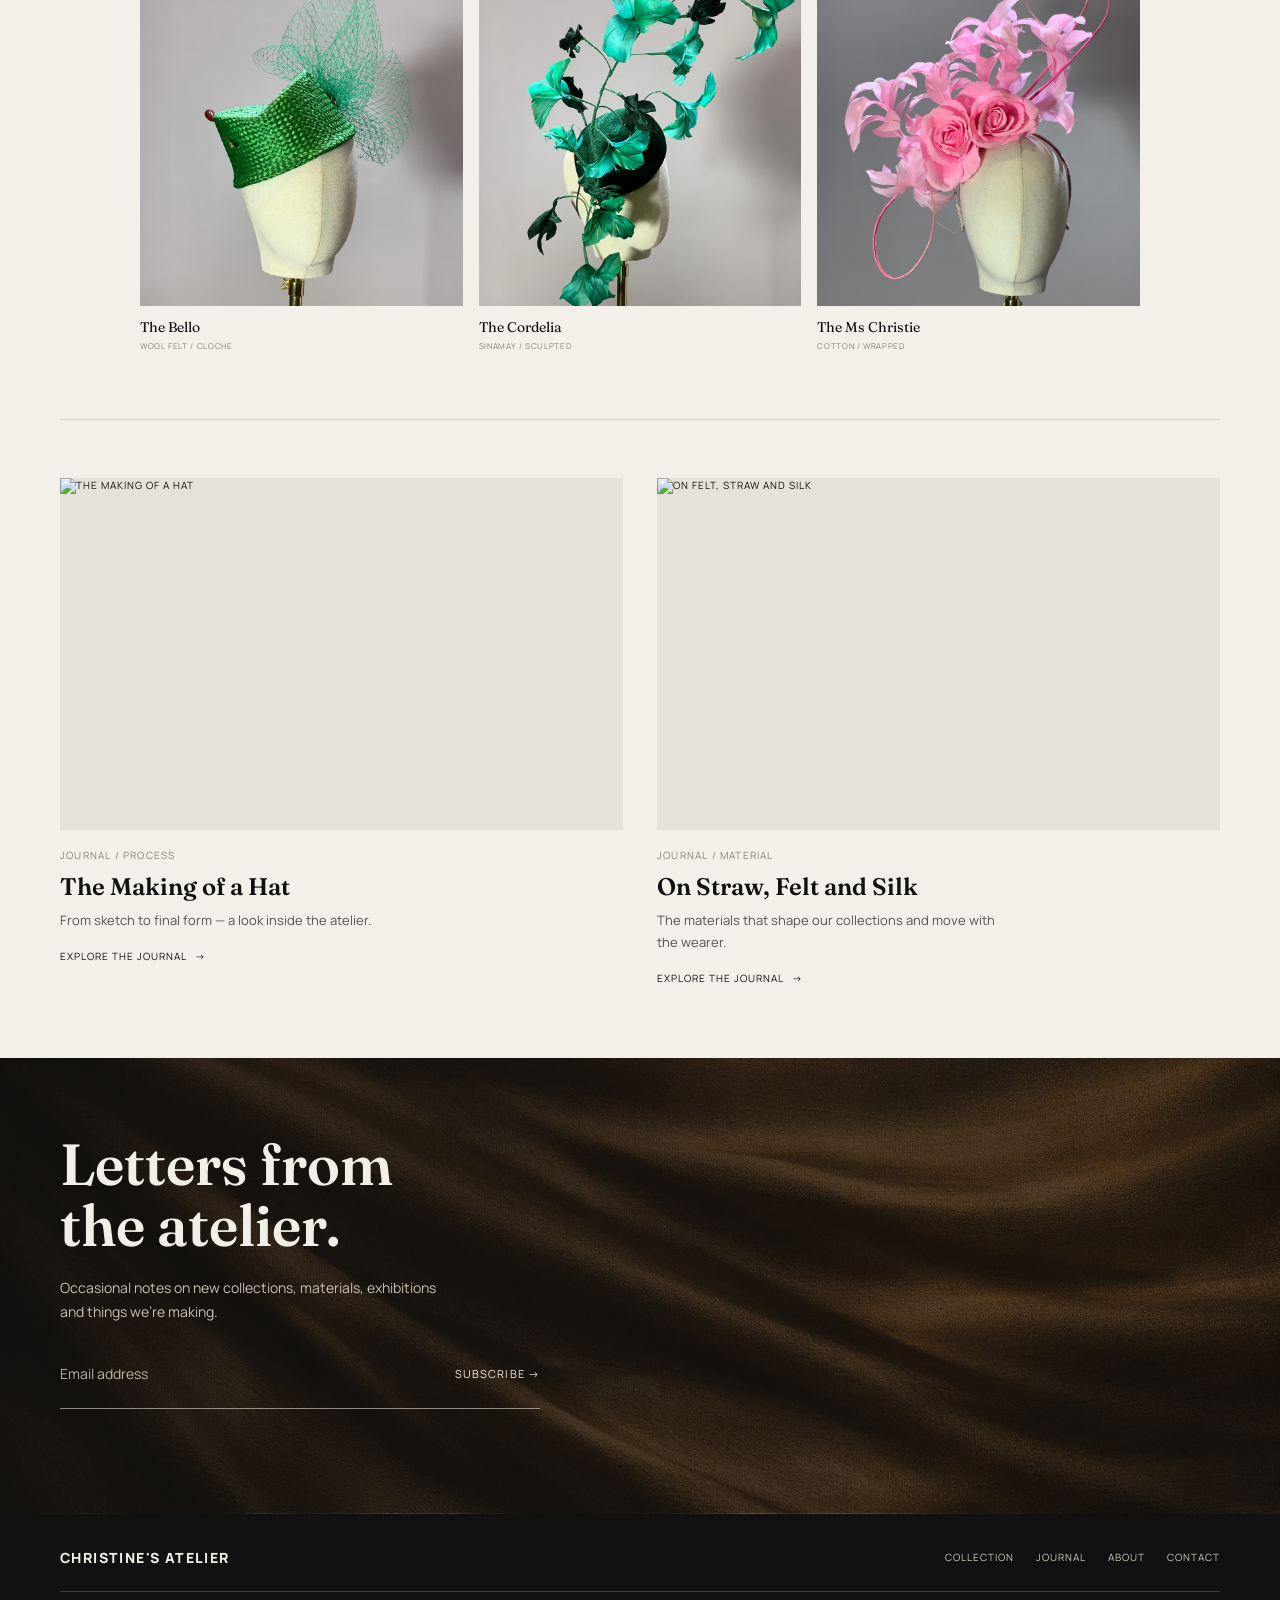
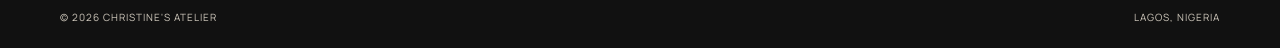
==== commit 5e5cd113: "MAJOR CHANGES: Updated the websites entire inteface and design." ====
--- a/index.html
+++ b/index.html
@@ -12,166 +12,286 @@
 <link rel="manifest" href="images/favicon/site.webmanifest" />
 <link rel="preconnect" href="https://fonts.googleapis.com">
 <link rel="preconnect" href="https://fonts.gstatic.com" crossorigin>
-<link href="https://fonts.googleapis.com/css2?family=Fraunces:ital,opsz,wght@0,9..144,300;0,9..144,400;0,9..144,500;0,9..144,600;0,9..144,900;1,9..144,400;1,9..144,500&family=Manrope:wght@400;500;600;700;800&display=swap" rel="stylesheet">
-<link rel="stylesheet" href="css/style.css">
+<link href="https://fonts.googleapis.com/css2?family=Fraunces:ital,opsz,wght@0,9..144,300;0,9..144,400;0,9..144,500;0,9..144,600;1,9..144,300;1,9..144,400&family=Manrope:wght@400;500;600;700;800&display=swap" rel="stylesheet">
+<link rel="stylesheet" href="css/style.css?v=20261008">
+<link rel="stylesheet" href="css/responsive.css?v=20261008">
 </head>
-<body>
-
-<header class="site-nav" id="siteNav">
+<body class="home">
+
+<!-- ============================================================
+     MAGAZINE COVER
+     ============================================================ -->
+<header class="site-nav home-nav" id="siteNav">
   <div class="nav-row">
-    <a class="logo" href="index.html">
-        <img src="images/logo.png" alt="Christine's Atelier">
-    </a>
-    <nav class="nav-links" id="navLinks">
+    <a class="logo" href="index.html" aria-label="Christine's Atelier home"><img src="images/logo.png" alt="Christine's Atelier"></a>
+    <nav class="nav-links" id="navLinks" aria-label="Main navigation">
       <a class="navlink" href="collection.html">Collection</a>
       <a class="navlink" href="journal.html">Journal</a>
       <a class="navlink" href="about.html">About</a>
       <a class="navlink" href="contact.html">Contact</a>
     </nav>
-    <button class="menu-toggle" id="menuToggle" aria-label="Menu">
-      <svg viewBox="0 0 24 24" fill="none" stroke="currentColor" stroke-width="1.5"><path d="M3 6h18M3 12h18M3 18h18"/></svg>
-    </button>
+    <button class="menu-toggle" id="menuToggle" type="button" aria-label="Open menu" aria-expanded="false" aria-controls="navLinks"><svg viewBox="0 0 24 24" fill="none" stroke="currentColor" stroke-width="1.5" aria-hidden="true"><path d="M3 6h18M3 12h18M3 18h18"/></svg></button>
   </div>
 </header>
 
-<!-- ============ HOME ============ -->
-<section class="page active page-home" id="page-home">
+<main class="page active page-home" id="page-home">
+  <section class="hero" aria-labelledby="homeTitle">
+      <div class="hero-frame"><img src="images/hero-img.png" alt="Christine's Atelier collection editorial"></div>
+      <div class="hero-side">
+        <div class="eyebrow">Christine's Atelier · Digital Catalogue</div>
+        <h1 id="homeTitle">Headwear, in all<br>its forms.</h1>
+        <p class="hero-intro">A catalogue of hats, fascinators and sculptural headpieces, handcrafted in Lagos.</p>
+        <a class="arrow-link" href="collection.html">Discover Collection 01 <span aria-hidden="true">→</span></a>
+      </div>
+      <a class="hero-scroll" href="#latestTitle" aria-label="Scroll to the latest pieces"><span>Scroll</span><i aria-hidden="true"></i></a>
+  </section>
   <div class="wrap">
-
-    <!-- Hero Section -->
-    <div class="hero">
-      <div class="hero-frame"><img src="images/Ms.%20Christie/THE%20MS%20CHRISTIE%20135K.jpeg" alt="The Ms Christie"></div>
-      <div class="hero-side">
-        <div class="eyebrow">Collection 01 — 2026</div>
-        <h1>Collection 01<br>Autumn / Winter 2026</h1>
-        <a class="arrow-link" href="collection.html">View collection →</a>
-        <p class="hero-statement">Objects for the head, made by hand.</p>
-      </div>
-    </div>
-
-     <!-- 2. EVENT BANNER (Full-width, sits between hero and lower content) -->
-  <div class="event-banner">
+    <section class="event-banner" aria-label="Current collection">
+      <div class="event-inner">
+        <div class="event-left"><div class="event-tag">CURRENT / 01</div><div class="event-handwritten">Lagos</div></div>
+        <div class="event-center">
+          <h2 class="event-title">Lagos Fashion Week</h2>
+          <div class="event-subtitle">Collection 01 — Autumn / Winter 2026</div>
+          <div class="event-date">14 — 18 October 2026</div>
+          <div class="event-location">Lagos, Nigeria</div>
+        </div>
+        <div class="event-right"><span class="event-handwritten-right">the first showing.</span></div>
+      </div>
+    </section>
+    <div class="home-mid-grid">
+      <section class="latest-section" aria-labelledby="latestTitle">
+        <div class="latest-heading">
+          <div><div class="eyebrow">Collection 01 / Lagos</div><h2 id="latestTitle">The latest pieces</h2></div>
+          <a class="arrow-link" href="collection.html">Explore the collection <span aria-hidden="true">→</span></a>
+        </div>
+        <div class="latest-grid" id="latestGrid"></div>
+      </section>
+    </div>
+    <section class="journal-band" aria-label="From the journal">
+      <article class="journal-text">
+        <a class="home-journal-image" href="journal.html"><img src="https://picsum.photos/seed/hat-journal-1/600/450" alt="The Making of a Hat" loading="lazy"></a>
+        <div class="jtag">Journal / Process</div><h3>The Making of a Hat</h3><p>From sketch to final form — a look inside the atelier.</p><a href="journal.html">Explore the journal <span aria-hidden="true">→</span></a>
+      </article>
+      <article class="journal-text">
+        <a class="home-journal-image" href="journal.html"><img src="https://picsum.photos/seed/hat-journal-2/600/450" alt="On Felt, Straw and Silk" loading="lazy"></a>
+        <div class="jtag">Journal / Material</div><h3>On Straw, Felt and Silk</h3><p>The materials that shape our collections and move with the wearer.</p><a href="journal.html">Explore the journal <span aria-hidden="true">→</span></a>
+      </article>
+    </section>
+  </div>
+  <section class="newsletter-band" aria-labelledby="newsletterTitle">
     <div class="wrap">
-      <div class="event-inner">
-        <!-- Left: Current Tag -->
-        <div class="event-left">
-          <div class="event-tag">CURRENT / 01</div>
-        <svg class="event-star-sketch" viewBox="0 0 50 50" fill="none">
-             <path d="M25 5 L25 45 M5 25 L45 25 M12 12 L38 38 M38 12 L12 38" 
-                 stroke="#151310" stroke-width="0.8" stroke-linecap="round"/>
-            <path d="M25 15 L25 35 M15 25 L35 25" 
-                stroke="#151310" stroke-width="0.5" stroke-linecap="round"/>
-        </svg>
-          <div class="event-handwritten">Lagos</div>
-        </div>
-        <!-- Middle Left: Event Hat Sketch -->
-        <div class="event-scribble">
-          <svg class="event-hat-sketch" viewBox="0 0 200 120" fill="none">
-                <!-- Crown of the hat -->
-                <path d="M70 60 C 60 20, 80 10, 100 10 C 120 10, 140 20, 130 60" 
-                        stroke="#151310" stroke-width="1.2" fill="none" stroke-linecap="round"/>
-                <!-- Brim of the hat -->
-                <path d="M30 70 C 60 100, 140 100, 170 70 C 140 85, 60 85, 30 70 Z" 
-                        stroke="#151310" stroke-width="1.2" fill="none" stroke-linecap="round"/>
-                <!-- Detail line inside the brim -->
-                <path d="M50 72 C 80 88, 120 88, 150 72" 
-                        stroke="#151310" stroke-width="0.6" fill="none" stroke-linecap="round"/>
-                <!-- A subtle curve line to mimic fabric -->
-                <path d="M85 30 Q 100 50, 115 30" 
-                        stroke="#151310" stroke-width="0.5" fill="none"/>
-            </svg>
-        </div>
-        <!-- Middle Right: Event Details -->
-        <div class="event-center">
-          <h2 class="event-title">LAGOS FASHION WEEK</h2>
-          <div class="event-subtitle">COLLECTION 01 — AUTUMN / WINTER 2026</div>
-          <div class="event-date">14 — 18 OCTOBER 2026</div>
-          <div class="event-location">LAGOS, NIGERIA</div>
-        </div>
-        <!-- Right: Handwriting + View Button -->
-        <div class="event-right">
-          <div class="event-handwritten-right">the first<br>showing.</div>
-          <a href="#" class="event-link">VIEW EVENT →</a>
-        </div>
-      </div>
-    </div>
-  </div>
-
-    <!-- Latest & Atelier (Side by Side) -->
-    <div class="home-mid-grid">
-      
-      <!-- Latest Products -->
-      <div class="latest-section">
-        <div class="section-title"><div class="eyebrow">Latest</div></div>
-        <div class="latest-grid" id="latestGrid"></div>
-      </div>
-
-      <!-- The Atelier -->
-      <div class="atelier-section">
-        <div class="section-title"><div class="eyebrow">The Atelier</div></div>
-        <div class="atelier-text">
-          <h2>A small, independent millinery house creating sculptural headwear by hand.</h2>
-          <p>From a studio in Lekki, Lagos. Bespoke, ready-to-wear, and made to last beyond a season.</p>
-          <a class="arrow-link" href="about.html">Learn more →</a>
-        </div>
-      </div>
-
-    </div>
-
-    <!-- Journal Band -->
-    <div class="journal-band">
-      <div class="journal-text">
-        <div class="jtag">Journal</div>
-        <p class="journal-cat">Process / Material / Culture</p>
-        
-        <h3>The Making of a Hat</h3>
-        <p>From sketch to final form — a look inside the atelier.</p>
-        <a href="journal.html">Explore →</a>
-      </div>
-      <div class="journal-text">
-        <div class="jtag">Material</div>
-        <p class="journal-cat">Raw Material</p>
-        
-        <h3>On Straw, Felt and Silk</h3>
-        <p>The materials that shape our collections.</p>
-        <a href="journal.html">Explore →</a>
-      </div>
-    </div>
-
-  </div>
-
-  <!-- Newsletter Band (Restored) -->
-  <div class="newsletter-band">
-    <div class="wrap">
-      <h2>Letters from<br>the atelier.</h2>
+      <h2 id="newsletterTitle">Letters from<br>the atelier.</h2>
       <p>Occasional notes on new collections, materials, exhibitions and things we're making.</p>
-      <form class="newsletter-form" id="newsletterForm">
-        <input type="email" placeholder="Email address" required>
+      <form class="newsletter-form" id="restoredNewsletterForm">
+        <label class="visually-hidden" for="newsletterEmail">Email address</label>
+        <input id="newsletterEmail" name="email" type="email" placeholder="Email address" autocomplete="email" required>
         <button type="submit">Subscribe →</button>
       </form>
-    </div>
-  </div>
-
-</section>
+      <p class="newsletter-status" id="newsletterStatus" role="status" aria-live="polite"></p>
+    </div>
+  </section>
+</main>
 
 <footer class="site-footer">
   <div class="wrap">
     <div class="foot-row">
-      <div class="foot-logo">Christine's Atelier</div>
-      <div class="foot-sub">Collection / Journal / About / Contact</div>
-    </div>
-    <div class="foot-mid">
-      <span>© 2026 Christine's Atelier</span>
-      <div>
-        <a href="#">Privacy</a>
-        <a href="#">Terms</a>
-        <a href="contact.html">Contact</a>
-      </div>
-      <span>Lagos / NG</span>
-    </div>
+      <a class="foot-logo" href="index.html">Christine's Atelier</a>
+      <nav class="foot-links" aria-label="Footer navigation"><a href="collection.html">Collection</a><a href="journal.html">Journal</a><a href="about.html">About</a><a href="contact.html">Contact</a></nav>
+    </div>
+    <div class="foot-mid"><span>© 2026 Christine's Atelier</span><span>Lagos, Nigeria</span></div>
   </div>
 </footer>
 
-<script src="js/script.js"></script>
+<section class="mag-cover">
+
+  <!-- Full-bleed image -->
+  <div class="mag-bg">
+    <img src="images/hero-img.png" alt="Christine's Atelier">
+  </div>
+
+  <!-- Overlay -->
+  <div class="mag-overlay"></div>
+
+  <!-- Content over image -->
+  <div class="mag-content">
+
+    <!-- Top-left: the logo (inverted white) -->
+    <a href="index.html" class="mag-top-left mag-logo">
+      <img src="images/logo.png" alt="Christine's Atelier">
+    </a>
+
+    <!-- Top-right: issue -->
+    <div class="mag-top-right">
+      <span class="mag-label">Issue 2026</span>
+    </div>
+
+    <!-- Center -->
+    <div class="mag-center">
+      <h1 class="mag-title">atelier</h1>
+
+      <div class="mag-badge-row">
+        <span class="mag-badge-year">Millinery Catalogue</span>
+      </div>
+
+      <div class="mag-tags">
+        <span>Headwear</span>
+        <span class="mag-tags-dot">·</span>
+        <span>Handmade</span>
+        <span class="mag-tags-dot">·</span>
+        <span>Lagos</span>
+      </div>
+    </div>
+
+    <!-- Bottom-left -->
+    <div class="mag-bottom-left">
+      <span class="mag-label">Christine's Atelier</span>
+      <span class="mag-label-sub">Handcrafted since 2006</span>
+    </div>
+
+    <!-- Bottom-right -->
+    <div class="mag-bottom-right">
+      <span class="mag-label">Lagos, NG</span>
+    </div>
+
+  </div>
+
+  <!-- ============================================================
+       VERTICAL POLYGON SLICED RAIL
+       ============================================================ -->
+  <aside class="rail" aria-label="Primary navigation">
+
+  <a href="collection.html" class="rail-item">
+    <span class="rail-num">01</span>
+    <span class="rail-text">archive</span>
+  </a>
+
+  <a href="about.html" class="rail-item">
+    <span class="rail-num">02</span>
+    <span class="rail-text">about</span>
+  </a>
+
+  <a href="journal.html" class="rail-item">
+    <span class="rail-num">03</span>
+    <span class="rail-text">journal</span>
+  </a>
+
+  <a href="contact.html" class="rail-item">
+    <span class="rail-num">04</span>
+    <span class="rail-text">contact</span>
+  </a>
+
+</aside>
+
+</section>
+
+<!-- ============================================================
+     REST OF THE HOMEPAGE — flows below the cover
+     ============================================================ -->
+<main class="home-main">
+
+  <!-- THE ATELIER -->
+  <section class="atelier-section">
+    <div class="atelier-inner">
+
+      <div class="atelier-text">
+        <div class="eyebrow">The Atelier</div>
+        <h2 class="atelier-heading">Form, material<br>and the individual.</h2>
+        <p class="atelier-body">
+          Millinery is more than an accessory. It is structure, proportion,
+          movement and expression. Each piece is built by hand in our Lagos
+          studio — shaped slowly, blocked precisely, finished to sit as if it
+          always belonged.
+        </p>
+        <a href="about.html" class="arrow-link">Explore our process →</a>
+      </div>
+
+      <div class="atelier-image">
+        <img src="images/Ms.%20Christie/THE%20MS%20CHRISTIE%20135K.jpeg" alt="Hand-finished hat in the atelier">
+      </div>
+
+    </div>
+  </section>
+
+  <!-- LATEST COLLECTION -->
+  <section class="collection-section">
+    <div class="collection-inner">
+
+      <div class="collection-text">
+        <div class="eyebrow">Latest Collection</div>
+        <h2 class="collection-heading">Our Latest<br>Collection</h2>
+        <p class="collection-body">
+          A study in structure, movement and material. Eleven pieces,
+          each shaped by hand and finished in the studio.
+        </p>
+        <a href="collection.html" class="arrow-link">View collection →</a>
+      </div>
+
+      <div class="collection-carousel">
+        <div class="carousel-track" id="carouselTrack"></div>
+        <div class="carousel-controls">
+          <div class="carousel-counter">
+            <span id="carouselIndex">01</span>
+            <span class="carousel-counter-sep">/</span>
+            <span id="carouselTotal">04</span>
+          </div>
+          <div class="carousel-arrows">
+            <button class="carousel-arrow" id="carouselPrev" aria-label="Previous">←</button>
+            <button class="carousel-arrow" id="carouselNext" aria-label="Next">→</button>
+          </div>
+        </div>
+      </div>
+
+    </div>
+  </section>
+
+  <!-- LETTERS FROM THE ATELIER -->
+  <section class="letters-section">
+    <div class="letters-inner">
+
+      <div class="letters-image">
+        <img src="images/Ms.%20Christie/IMG_3643.JPG" alt="Hands at work in the atelier">
+      </div>
+
+      <div class="letters-content">
+        <div class="eyebrow">Letters from the Atelier</div>
+        <h2 class="letters-heading">Thoughts on design, craft, culture and the modern muse.</h2>
+
+        <form class="letters-form" id="newsletterForm">
+          <label class="letters-label" for="lettersEmail">Your email</label>
+          <div class="letters-input-row">
+            <input id="lettersEmail" type="email" placeholder="" required>
+            <button type="submit">Subscribe →</button>
+          </div>
+        </form>
+      </div>
+
+    </div>
+  </section>
+
+  <footer class="mag-footer">
+    <div class="mag-footer-inner">
+      <div class="mag-footer-row">
+        <div class="mag-footer-logo">Christine's Atelier</div>
+        <nav class="mag-footer-nav">
+          <a href="collection.html">archive</a>
+          <a href="about.html">atelier</a>
+          <a href="journal.html">newsletter</a>
+          <a href="contact.html">contact</a>
+        </nav>
+        <div class="mag-footer-socials">
+          <a href="#" target="_blank" rel="noopener">Instagram ↗</a>
+          <a href="#" target="_blank" rel="noopener">Pinterest ↗</a>
+        </div>
+      </div>
+      <div class="mag-footer-row mag-footer-row-bottom">
+        <span>Lagos, Nigeria</span>
+        <span>© 2026 — All rights reserved</span>
+      </div>
+    </div>
+  </footer>
+
+</main>
+
+<script src="js/script.js?v=20261008"></script>
 </body>
 </html>
--- a/css/style.css
+++ b/css/style.css
@@ -1,520 +1,1038 @@
-:root{
-    --ink:#151310;
-    --paper:#f7f5f0;
-    --stone:#726b5e;
-    --hairline:#e0dcd2;
-    --ink-70: rgba(21,19,16,.7);
-    --ink-45: rgba(21,19,16,.45);
-    --maxw: 1200px;
-}
-*{ box-sizing:border-box; }
-html{ scroll-behavior:smooth; }
-@view-transition{ navigation:auto; }
-::view-transition-old(root){ animation:page-out .2s ease both; }
-::view-transition-new(root){ animation:page-in .45s ease both; }
-body{
-    margin:0; background:var(--paper); color:var(--ink);
-    font-family:'Manrope', sans-serif; -webkit-font-smoothing:antialiased;
-}
-img{ display:block; width:100%; height:100%; object-fit:cover; }
-a{ color:inherit; text-decoration:none; }
-button{ font-family:inherit; cursor:pointer; background:none; border:none; padding:0; }
-
-.wrap{ max-width:var(--maxw); margin:0 auto; padding:0 24px; }
-
-/* ---------- NAV (Transparent on scroll) ---------- */
-header.site-nav{
-    position:fixed; top:0; left:0; right:0; z-index:50;
-    background:var(--paper);
-    border-bottom:1px solid var(--hairline);
-    transition: background 0.4s ease, border-color 0.4s ease, backdrop-filter 0.4s ease;
-}
-header.site-nav.scrolled{
-    background: rgba(247, 245, 240, 0.85); /* Transparent */
-    backdrop-filter: blur(12px); /* Blur */
-    border-bottom:1px solid transparent;
-}
-.nav-row {
-  display: flex; 
-  align-items: center; 
-  justify-content: space-between;
-  height: 80px; /* Increased from 64px to fit the bigger logo */
-  padding: 0 24px;
-  max-width: var(--maxw); 
-  margin: 0 auto;
-}
-.logo {
-  display: flex;
-  align-items: center;
-  justify-content: center;
-  transition: opacity 0.3s ease;
-  /* Prevent squishing */
-  flex-shrink: 0;
-}
-
-.logo img {
-  height: 55px; /* Increased from 40px */
-  width: auto;  /* Keeps the aspect ratio perfectly round */
-  display: block;
-  object-fit: contain; /* Prevents stretching */
-}
-
-.logo:hover {
-  opacity: 0.7;
-}
-
-.nav-links{ display:flex; gap:36px; align-items:center; }
-.nav-links .navlink{
-    font-size:11px; letter-spacing:.14em; text-transform:uppercase;
-    color:var(--ink-45);
-    transition:color .2s ease;
-}
-.nav-links .navlink:hover{ color:var(--ink); }
-.nav-links .navlink.active{ color:var(--ink); border-bottom:1px solid var(--ink); padding-bottom:3px; }
-.menu-toggle{ display:none; color: var(--ink); }
-
-@media(max-width:820px){
-    .nav-links{
-        position:fixed; inset:64px 0 0 0; background:var(--paper);
-        flex-direction:column; align-items:flex-start; gap:0;
-        padding:6px 24px 26px; border-top:1px solid var(--hairline);
-        transform:translateY(-8px); opacity:0; pointer-events:none;
-        transition:opacity .25s ease, transform .25s ease;
-    }
-    .nav-links.open{ opacity:1; pointer-events:auto; transform:translateY(0); }
-    .nav-links .navlink{ width:100%; padding:15px 0; border-bottom:1px solid var(--hairline); font-size:14px; }
-    .menu-toggle{
-        display:flex; width:30px; height:30px; align-items:center; justify-content:center;
-    }
-}
-
-.page{ display:none; }
-.page.active{ display:block; animation:fadein .45s ease; }
-@keyframes fadein{ from{ opacity:0; transform:translateY(6px);} to{ opacity:1; transform:translateY(0);} }
-@keyframes page-in{ from{ opacity:0; transform:translateY(8px); } to{ opacity:1; transform:translateY(0); } }
-@keyframes page-out{ from{ opacity:1; } to{ opacity:0; } }
-
-.eyebrow{ font-size:11px; letter-spacing:.14em; text-transform:uppercase; color:var(--stone); }
-.arrow-link{ font-size:12px; letter-spacing:.06em; text-transform:uppercase; border-bottom:1px solid var(--ink); padding-bottom:2px; display:inline-block; }
-.arrow-link:hover{ opacity:.6; }
-
-/* ===================== HOME ===================== */
-.page-home { padding-top: 64px; }
-
-.hero {
-    display: grid;
-    grid-template-columns: 1.2fr 1fr;
-    gap: 60px;
-    padding: 80px 0 100px;
-    align-items: end;
-    border-bottom: 1px solid var(--hairline);
-}
-@media(max-width:900px){ .hero{ grid-template-columns:1fr; gap:30px; padding:40px 0 60px; } }
-
-.hero-frame { aspect-ratio: 4/5; overflow:hidden; background:#e6e2da; }
-.hero-frame img { filter: grayscale(1) contrast(1.05); }
-
-.hero-side { padding-bottom: 10px; }
-.hero-side .eyebrow { margin-bottom: 14px; }
-.hero-side h1 {
-    font-family: 'Manrope', sans-serif; font-weight: 800; 
-    font-size: clamp(28px, 3vw, 44px); line-height: 1.1;
-    letter-spacing: -.02em; text-transform: uppercase;
-    margin: 0 0 30px; color: var(--ink);
-}
-.hero-statement {
-    font-family: 'Fraunces', serif; font-style: italic; font-weight: 400;
-    font-size: clamp(18px, 2vw, 24px); line-height: 1.5; color: var(--ink);
-    margin-top: 50px; max-width: 300px;
-}
-
-/* Latest & Atelier Side by Side */
-.home-mid-grid {
-    display: grid;
-    grid-template-columns: 1.5fr 1fr;
-    gap: 60px;
-    padding: 70px 0;
-    border-bottom: 1px solid var(--hairline);
-}
-@media(max-width:820px){ .home-mid-grid { grid-template-columns: 1fr; gap: 40px; } }
-
-.section-title { margin-bottom: 30px; }
-
-/* Latest */
-.latest-grid { display: grid; grid-template-columns: repeat(3, 1fr); gap: 14px; }
-@media(max-width:820px){ .latest-grid { grid-template-columns: repeat(2, 1fr); } }
-@media(max-width:560px){ .latest-grid { grid-template-columns: 1fr; } }
-
-.latest-item { cursor: pointer; position: relative; overflow: hidden; }
-.latest-item .frame { aspect-ratio: 3/4; overflow:hidden; background:#e6e2da; }
-.latest-item img { filter: grayscale(1) contrast(1.05); transition: filter .5s ease, transform .6s ease; }
-.latest-item:hover img { filter: grayscale(0) contrast(1.05); transform: scale(1.03); }
-
-.latest-overlay {
-    position: absolute;
-    left: 0; right: 0; bottom: 0;
-    background: rgba(247, 245, 240, 0.95);
-    padding: 12px 16px;
-    display: flex; justify-content: space-between; align-items: baseline;
-    opacity: 0;
-    transform: translateY(20px);
-    transition: opacity .4s ease, transform .4s ease;
-    border-top: 1px solid var(--hairline);
-}
-.latest-item:hover .latest-overlay { opacity: 1; transform: translateY(0); }
-.latest-overlay .lname { font-family: 'Fraunces', serif; font-size: 14px; }
-.latest-overlay .lmeta { font-size: 10px; text-transform: uppercase; letter-spacing: .1em; color: var(--stone); }
-
-/* Atelier */
-.atelier-section { padding-top: 50px; }
-.atelier-text h2 {
-    font-family: 'Manrope', sans-serif; font-weight: 700;
-    font-size: 22px; line-height: 1.4; letter-spacing: -.01em;
-    margin: 0 0 24px;
-}
-.atelier-text p { font-size: 14px; line-height: 1.8; color: var(--ink-70); max-width: 320px; margin-bottom: 24px; }
-
-/* Journal */
-.journal-band { 
-    display: grid;
-    grid-template-columns: 1fr 1fr; 
-    gap: 40px;
-    align-items: start; 
-    padding: 70px 0;
-}
-@media(max-width:820px){ .journal-band { grid-template-columns: 1fr; } }
-.journal-band .jtag { font-size: 11px; text-transform: uppercase; letter-spacing: .1em; color: var(--stone); margin-bottom: 10px; }
-.journal-cat { font-size: 11px; text-transform: uppercase; letter-spacing: .1em; margin-bottom: 20px; color: var(--stone); }
-.journal-band h3 { font-family: 'Fraunces', serif; font-size: 20px; font-weight: 400; margin: 0 0 8px; }
-.journal-band p { font-size: 13px; line-height: 1.7; color: var(--ink-70); max-width: 320px; margin-bottom: 10px; }
-.journal-band a { color: var(--ink-45); font-size: 11px; text-transform: uppercase; letter-spacing: .1em; }
-.journal-band a:hover { color: var(--ink); }
-
-/* Newsletter Band (Restored) */
-.newsletter-band{ background:var(--ink); color:#f2efe6; padding:90px 0; }
-.newsletter-band h2{
-    font-family:'Manrope',sans-serif; font-weight:800; letter-spacing:-.02em;
-    font-size:clamp(36px,6vw,64px); line-height:1; margin:0 0 24px; text-transform:uppercase;
-}
-.newsletter-band p{ color:#b9b2a0; font-size:14px; max-width:380px; line-height:1.7; margin-bottom:34px; }
-.newsletter-form{ display:flex; gap:0; border-bottom:1px solid rgba(242,239,230,.4); max-width:460px; padding-bottom:14px; }
-.newsletter-form input{
-    flex:1; background:none; border:none; color:#f2efe6; font-size:14px;
-    font-family:'Manrope',sans-serif; outline:none;
-}
-.newsletter-form input::placeholder{ color:#8b8474; }
-.newsletter-form button{ background:none; border:none; color:#f2efe6; font-size:12px; letter-spacing:.08em; text-transform:uppercase; }
-.newsletter-form button:hover{ opacity:.6; }
-
-/* ===================== EVENT BANNER ===================== */
-
-.event-banner {
+/* ============================================================
+   THEME VARIABLES
+   ============================================================ */
+:root,
+:root.light {
+  --paper: #F3F0E9;
+  --ink: #111111;
+  --frame: #0B0B0B;
+  --stone: #8A8378;
+  --hairline: rgba(17, 17, 17, 0.15);
+  --ink-70: rgba(17, 17, 17, 0.7);
+  --ink-45: rgba(17, 17, 17, 0.45);
+}
+
+:root.dark {
+  --paper: #171614;
+  --ink: #EDE9E1;
+  --frame: #050505;
+  --stone: #9E9789;
+  --hairline: rgba(237, 233, 225, 0.15);
+  --ink-70: rgba(237, 233, 225, 0.7);
+  --ink-45: rgba(237, 233, 225, 0.45);
+}
+
+/* Smooth crossfade for the toggle itself */
+html {
+  transition: background-color .4s ease, color .4s ease;
+}
+
+/* ============================================================
+   POLYGON SLICED VIEW TRANSITION
+   ============================================================ */
+::view-transition-group(root) {
+  animation-duration: 1s;
+}
+
+::view-transition-old(root) {
+  animation: none;
+  mix-blend-mode: normal;
+}
+
+::view-transition-new(root) {
+  z-index: 2;
+  animation: slice 1s cubic-bezier(.4, 0, .2, 1);
+  mix-blend-mode: normal;
+}
+
+@keyframes slice {
+  0% {
+    clip-path: polygon(
+      0 -110%,
+      25% -110%, 25% -110%,
+      50% -110%, 50% -110%,
+      75% -110%, 75% -110%,
+      100% -110%,
+      100% -110%,
+      75% -110%, 75% -110%,
+      50% -110%, 50% -110%,
+      25% -110%, 25% -110%,
+      0 -110%
+    );
+  }
+  100% {
+    clip-path: polygon(
+      0 0,
+      25% 0, 25% 0,
+      50% 0, 50% 0,
+      75% 0, 75% 0,
+      100% 0,
+      100% calc(100% + 40px),
+      75% calc(100% + 40px),
+      75% calc(100% + 100px),
+      50% calc(100% + 100px),
+      50% calc(100% + 60px),
+      25% calc(100% + 60px),
+      25% 100%,
+      0 100%
+    );
+  }
+}
+
+/* Respect users who prefer less motion */
+@media (prefers-reduced-motion: reduce) {
+  ::view-transition-group(root) { animation-duration: 0s; }
+  ::view-transition-new(root) { animation: none; }
+}
+
+/* ============================================================
+   GLOBAL — palette and rules per design bible
+   ============================================================ */
+:root {
+  --paper: #F3F0E9;
+  --ink: #111111;
+  --frame: #0B0B0B;
+  --stone: #8A8378;
+  --hairline: rgba(17, 17, 17, 0.15);
+  --ink-70: rgba(17, 17, 17, 0.7);
+  --ink-45: rgba(17, 17, 17, 0.45);
+}
+
+body.home {
+  background: var(--frame);
+}
+
+/* Subtle grain overlay — visible but restrained */
+body::before {
+  content: '';
+  position: fixed;
+  inset: 0;
+  pointer-events: none;
+  z-index: 999;
+  opacity: 0.35;
+  background-image: url("data:image/svg+xml;utf8,<svg xmlns='http://www.w3.org/2000/svg' width='180' height='180'><filter id='n'><feTurbulence type='fractalNoise' baseFrequency='0.9' numOctaves='2' stitchTiles='stitch'/><feColorMatrix type='saturate' values='0'/></filter><rect width='100%25' height='100%25' filter='url(%23n)' opacity='0.5'/></svg>");
+  background-size: 180px 180px;
+  mix-blend-mode: overlay;
+}
+
+/* ============================================================
+   SECTION 01 — MAGAZINE COVER
+   Full-bleed image + right-side nav rail
+   ============================================================ */
+
+body.home {
+  overflow: visible;
+  height: auto;
   background: var(--paper);
-  border-top: 1px solid var(--ink);
-  border-bottom: 1px solid var(--ink);
-  padding: 40px 0;
-  margin: 40px 0; /* Adds space above and below the banner */
-}
-
-.event-inner {
-  display: flex;
-  align-items: center;
-  justify-content: space-between;
-  gap: 30px;
+}
+
+/* ---- Cover container ---- */
+.mag-cover {
   position: relative;
-}
-
-/* Vertical dividers */
-.event-left, .event-scribble, .event-center, .event-right {
-  position: relative;
-}
-.event-left, .event-scribble, .event-center {
-  border-right: 1px solid rgba(21, 19, 16, 0.15);
-  padding-right: 30px;
-}
-.event-scribble, .event-center, .event-right {
-  padding-left: 30px;
-}
-
-/* Left Section */
-.event-left {
-  display: flex;
-  flex-direction: column;
-  gap: 10px;
-  width: 120px;
-}
-.event-tag {
-  font-family: 'Manrope', sans-serif;
-  font-size: 10px;
-  letter-spacing: .1em;
-  text-transform: uppercase;
-}
-.event-star-sketch {
-  width: 40px;
-  height: 40px;
-  margin: 5px 0;
-}
-.event-hat-sketch {
   width: 100%;
-  height: 100%;
-  max-width: 160px;
-  opacity: 0.75;
-}
-.event-handwritten {
-  font-family: 'Fraunces', serif;
-  font-style: italic;
-  font-size: 20px;
-  color: var(--stone);
-  transform: rotate(-6deg);
-  margin-left: 10px;
-}
-
-/* Center Section */
-.event-center {
-  flex: 1;
-}
-.event-title {
-  font-family: 'Fraunces', serif;
-  font-size: 22px;
-  font-weight: 400;
-  letter-spacing: .02em;
-  margin: 0 0 10px;
-  text-transform: uppercase;
-}
-.event-subtitle {
-  font-family: 'Manrope', sans-serif;
-  font-size: 12px;
-  letter-spacing: .08em;
-  text-transform: uppercase;
-  color: var(--stone);
-  margin-bottom: 20px;
-}
-.event-date {
-  font-family: 'Manrope', sans-serif;
-  font-size: 14px;
-  letter-spacing: .05em;
-  margin-bottom: 4px;
-}
-.event-location {
-  font-family: 'Manrope', sans-serif;
-  font-size: 14px;
-  letter-spacing: .05em;
-}
-
-/* Right Section */
-.event-right {
-  display: flex;
-  flex-direction: column;
-  align-items: flex-end;
-  justify-content: space-between;
-  height: 100px;
-  min-width: 140px;
-}
-.event-handwritten-right {
-  font-family: 'Fraunces', serif;
-  font-style: italic;
-  font-size: 22px;
-  line-height: 1.1;
-  color: var(--stone);
-  text-align: right;
-  transform: rotate(-5deg);
-}
-.event-link {
-  font-family: 'Manrope', sans-serif;
-  font-size: 11px;
-  font-weight: 700;
-  letter-spacing: .12em;
-  text-transform: uppercase;
-  border-bottom: 1px solid var(--ink);
-  padding-bottom: 3px;
-}
-.event-link:hover { opacity: .6; }
-
-/* Mobile Responsiveness */
-@media(max-width: 800px) {
-  .event-inner {
-    flex-direction: column;
-    align-items: flex-start;
-    gap: 20px;
-  }
-  .event-left, .event-scribble, .event-center {
-    border-right: none;
-    border-bottom: 1px solid rgba(21, 19, 16, 0.15);
-    padding-bottom: 20px;
-    padding-left: 0;
-    padding-right: 0;
-    width: 100%;
-  }
-  .event-right {
-    width: 100%;
-    align-items: flex-start;
-    height: auto;
-    gap: 20px;
-    padding-left: 0;
-  }
-  .event-handwritten-right { text-align: left; }
-  .event-scribble { height: 60px; width: 80px; }
-}
-
-/* ===================== FOOTER FIX ===================== */
-
-footer.site-footer { 
-  background: var(--ink); 
-  padding: 50px 0 40px; 
-  margin-top: 0; /* Resets any previous margin */
-  border-top: 1px solid var(--ink); /* Ensures it's separated from content */
-}
-
-.foot-row {
-    display: flex; 
-    justify-content: space-between; 
-    align-items: center;
-    margin-bottom: 24px;
-    color: var(--hairline);
-}
-.foot-logo { 
-    font-family: 'Manrope', sans-serif; 
-    font-weight: 800; 
-    font-size: 16px; 
-    letter-spacing: .1em; 
-    text-transform: uppercase;
-    color: var(--hairline); 
-}
-.foot-sub { 
-    font-size: 11px; 
-    letter-spacing: .1em; 
-    text-transform: uppercase; 
-    color: var(--hairline); 
-}
-.foot-mid {
-    display: flex; 
-    justify-content: space-between; 
-    align-items: center;
-    font-size: 11px; 
-    text-transform: uppercase; 
-    letter-spacing: .1em; 
-    color: var(--hairline);
-}
-.foot-mid a { margin: 0 10px; }
-.foot-mid a:hover { color: var(--hairline); }
-
-@media(max-width:600px){
-    .foot-row { flex-direction: column; align-items: flex-start; gap: 20px; }
-    .foot-mid { flex-direction: column; align-items: flex-start; gap: 15px; }
-}
-
-
-/* ===================== JOURNAL ===================== */
-
-.journal-page { padding-top: 54px; }
-
-.journal-head {
-  padding: 50px 0 60px;
-  border-bottom: 1px solid var(--hairline);
-  margin-bottom: 40px;
-}
-.journal-head .eyebrow { margin-bottom: 14px; }
-.journal-head h1 {
-  font-family: 'Manrope', sans-serif;
-  font-weight: 800;
-  font-size: clamp(50px, 13vw, 100px);
-  letter-spacing: -.04em;
-  line-height: 0.9;
-  margin: 0;
-  text-transform: uppercase;
-  color: var(--ink);
-}
-
-/* Layout */
-.journal-body {
-  display: grid;
-  grid-template-columns: 180px 1fr;
-  gap: 60px;
-  padding-bottom: 120px;
-}
-@media(max-width: 900px){
-  .journal-body { grid-template-columns: 1fr; gap: 40px; }
-}
-
-/* Sidebar */
-.journal-side {
-  display: flex;
-  flex-direction: column;
-  gap: 60px;
-  padding-top: 20px;
-}
-.journal-cats {
-  display: flex;
-  flex-direction: column;
-  gap: 2px;
-}
-.jcat {
-  font-size: 12px;
-  letter-spacing: .06em;
-  text-transform: uppercase;
-  padding: 8px 0;
-  color: var(--ink-45);
-  background: none;
-  border: none;
-  text-align: left;
-  transition: color .2s ease;
-}
-.jcat.active, .jcat:hover { color: var(--ink); }
-
-.flower-sketch {
-  width: 160px;
-  height: 240px;
-  margin-top: 20px;
-}
-.flower-sketch svg { width: 100%; height: 100%; }
-
-/* Articles List */
-.journal-list {
-  display: flex;
-  flex-direction: column;
-  gap: 0;
-}
-.j-article {
-  display: grid;
-  grid-template-columns: 280px 1fr;
-  gap: 50px;
-  align-items: center;
-  padding: 40px 0;
-  border-bottom: 1px solid var(--hairline);
-}
-.j-article:first-child { padding-top: 0; }
-@media(max-width: 760px){
-  .j-article { grid-template-columns: 1fr; gap: 20px; }
-}
-
-.j-article .frame {
-  aspect-ratio: 4/3;
+  height: 100vh;
+  height: 100svh;
+  min-height: 620px;
   overflow: hidden;
-  background: #e6e2da;
-}
-.j-article .frame img {
+  background: var(--frame);
+}
+
+/* Background image */
+.mag-bg {
+  position: absolute;
+  inset: 0;
+  z-index: 1;
+}
+
+.mag-bg img {
   width: 100%;
   height: 100%;
   object-fit: cover;
-  filter: grayscale(1) contrast(1.05);
+  object-position: center 22%;
+  filter: saturate(0.82) contrast(0.98);
+}
+
+/* Soft overlay for readability */
+.mag-overlay {
+  position: absolute;
+  inset: 0;
+  z-index: 2;
+  background:
+    linear-gradient(180deg, rgba(0,0,0,0.35) 0%, rgba(0,0,0,0.05) 30%, rgba(0,0,0,0.10) 70%, rgba(0,0,0,0.45) 100%);
+  pointer-events: none;
+}
+
+/* ---- Content grid ---- */
+.mag-content {
+  position: absolute;
+  inset: 0;
+  z-index: 3;
+  padding: 40px 60px;
+  display: grid;
+  grid-template-rows: auto 1fr auto;
+  grid-template-columns: 1fr 1fr;
+  grid-template-areas:
+    "topleft   topright"
+    "center    center"
+    "botleft   botright";
+  pointer-events: none;
+}
+
+.mag-content > * { pointer-events: auto; }
+
+.mag-top-left   { grid-area: topleft; }
+.mag-top-right  { grid-area: topright; text-align: right; }
+.mag-center     { grid-area: center; display: flex; flex-direction: column; align-items: center; justify-content: center; }
+.mag-bottom-left { grid-area: botleft; align-self: end; }
+.mag-bottom-right { grid-area: botright; text-align: right; align-self: end; }
+
+/* Logo — inverted to white */
+.mag-logo {
+  display: block;
+  line-height: 0;
+  transform: translateY(-6px);
+}
+
+.mag-logo img {
+  height: 52px;
+  width: auto;
+  display: block;
+  filter: brightness(0) invert(1);
+}
+
+/* Small labels */
+.mag-label {
+  display: block;
+  font-family: 'Manrope', sans-serif;
+  font-size: 11px;
+  letter-spacing: .16em;
+  text-transform: uppercase;
+  color: rgba(255, 255, 255, 0.9);
+}
+
+.mag-label-sub {
+  display: block;
+  margin-top: 6px;
+  font-family: 'Manrope', sans-serif;
+  font-size: 10px;
+  letter-spacing: .12em;
+  color: rgba(255, 255, 255, 0.6);
+}
+
+/* Center title */
+.mag-center { text-align: center; color: #fff; }
+
+.mag-title {
+  font-family: 'Fraunces', serif;
+  font-weight: 400;
+  font-size: clamp(96px, 15vw, 240px);
+  line-height: .88;
+  letter-spacing: -.05em;
+  color: #fff;
+  margin: 0;
+  padding: 0;
+  text-shadow: 0 2px 30px rgba(0, 0, 0, 0.25);
+}
+
+/* Single badge pill — no circles */
+.mag-badge-row {
+  display: flex;
+  align-items: center;
+  justify-content: center;
+  margin-top: 22px;
+}
+
+.mag-badge-year {
+  font-family: 'Manrope', sans-serif;
+  font-size: 10px;
+  font-weight: 500;
+  letter-spacing: .22em;
+  text-transform: uppercase;
+  color: #fff;
+  padding: 7px 18px;
+  border: 1px solid rgba(255, 255, 255, 0.45);
+  border-radius: 999px;
+  background: rgba(255, 255, 255, 0.08);
+  backdrop-filter: blur(6px);
+}
+
+/* Tags */
+.mag-tags {
+  display: flex;
+  align-items: center;
+  justify-content: center;
+  gap: 12px;
+  margin-top: 20px;
+  font-family: 'Manrope', sans-serif;
+  font-size: 10px;
+  letter-spacing: .18em;
+  text-transform: uppercase;
+  color: rgba(255, 255, 255, 0.75);
+}
+
+.mag-tags-dot { color: rgba(255, 255, 255, 0.4); }
+
+/* ============================================================
+   VERTICAL NAV RAIL
+   ============================================================ */
+.rail {
+  position: absolute;
+  top: 50%;
+  right: 28px;
+  transform: translateY(-50%);
+  z-index: 5;
+  display: flex;
+  flex-direction: column;
+  align-items: flex-end;
+  gap: 6px;
+}
+
+.rail-item {
+  display: flex;
+  flex-direction: column;
+  align-items: center;
+  justify-content: center;
+  gap: 12px;
+  width: 58px;
+  height: 110px;
+  padding: 0;
+  /* Semi-transparent with blur — softer than solid white */
+  background: rgba(243, 240, 233, 0.78);
+  backdrop-filter: blur(10px);
+  -webkit-backdrop-filter: blur(10px);
+  border: 1px solid rgba(255, 255, 255, 0.35);
+  color: var(--ink);
+  text-decoration: none;
+  transition: all .4s cubic-bezier(.4, 0, .2, 1);
+}
+
+/* Number at top, small and horizontal */
+.rail-num {
+  font-family: 'Manrope', sans-serif;
+  font-size: 9px;
+  font-weight: 500;
+  letter-spacing: .12em;
+  opacity: 0.4;
+  writing-mode: horizontal-tb;
+}
+
+/* Label below, vertical, reads TOP to BOTTOM */
+.rail-text {
+  font-family: 'Manrope', sans-serif;
+  font-size: 11px;
+  font-weight: 500;
+  letter-spacing: .22em;
+  text-transform: lowercase;
+  writing-mode: vertical-rl;   /* no rotate — reads top to bottom */
+  white-space: nowrap;
+}
+
+/* Hover — clearly interactive: fills dark, lifts off the wall */
+.rail-item:hover {
+  background: var(--ink);
+  color: var(--paper);
+  border-color: var(--ink);
+  transform: translateX(-8px);
+}
+
+.rail-item:hover .rail-num {
+  opacity: 0.75;
+}
+
+/* Active page */
+.rail-item.is-active {
+  background: var(--ink);
+  color: var(--paper);
+  border-color: var(--ink);
+}
+
+/* ---- Responsive: horizontal rail at the bottom of the cover on mobile ---- */
+@media (max-width: 900px) {
+  .rail {
+    top: auto;
+    bottom: 16px;
+    left: 16px;
+    right: 16px;
+    transform: none;
+    flex-direction: row;
+    align-items: stretch;
+    justify-content: center;
+    gap: 6px;
+  }
+
+  .rail-heading { display: none; }
+
+  .rail-item {
+    flex: 1;
+    width: auto;
+    height: 52px;
+    flex-direction: row;
+    gap: 8px;
+  }
+
+  .rail-num {
+    writing-mode: horizontal-tb;
+    font-size: 9px;
+  }
+
+  .rail-text {
+    writing-mode: horizontal-tb;
+    font-size: 10px;
+    letter-spacing: .14em;
+  }
+
+  .rail-item:hover {
+    transform: translateY(-4px);
+  }
+}
+
+/* ============================================================
+   SECTION 02 — THE ATELIER
+   ============================================================ */
+
+.atelier-section {
+  background: var(--paper);
+  padding: 140px 4vw;
+}
+
+.atelier-inner {
+  max-width: 1280px;
+  margin: 0 auto;
+  display: grid;
+  grid-template-columns: 1fr 1fr;
+  gap: 100px;
+  align-items: center;
+}
+
+.atelier-text .eyebrow {
+  font-family: 'Manrope', sans-serif;
+  font-size: 10px;
+  letter-spacing: .18em;
+  text-transform: uppercase;
+  color: var(--stone);
+  margin-bottom: 30px;
+  display: block;
+}
+
+.atelier-heading {
+  font-family: 'Fraunces', serif;
+  font-weight: 300;
+  font-size: clamp(38px, 4.4vw, 64px);
+  line-height: 1.05;
+  letter-spacing: -.02em;
+  color: var(--ink);
+  margin: 0 0 30px;
+}
+
+.atelier-body {
+  font-family: 'Manrope', sans-serif;
+  font-size: 14px;
+  line-height: 1.85;
+  color: var(--ink-70);
+  max-width: 440px;
+  margin: 0 0 40px;
+}
+
+.arrow-link {
+  font-family: 'Manrope', sans-serif;
+  font-size: 11px;
+  font-weight: 700;
+  letter-spacing: .14em;
+  text-transform: uppercase;
+  color: var(--ink);
+  border-bottom: 1px solid var(--ink);
+  padding-bottom: 4px;
+  display: inline-block;
+  transition: opacity .3s ease;
+}
+.arrow-link:hover { opacity: .55; }
+
+.atelier-image {
+  aspect-ratio: 4 / 5;
+  overflow: hidden;
+  background: #d8d3c8;
+}
+
+.atelier-image img {
+  width: 100%;
+  height: 100%;
+  object-fit: cover;
+  filter: saturate(0.78) contrast(1.02);
+}
+
+/* ============================================================
+   SECTION 03 — LATEST COLLECTION
+   ============================================================ */
+
+.collection-section {
+  background: var(--paper);
+  padding: 140px 4vw;
+  border-top: 1px solid var(--hairline);
+}
+
+.collection-inner {
+  max-width: 1280px;
+  margin: 0 auto;
+  display: grid;
+  grid-template-columns: 1fr 1.1fr;
+  gap: 100px;
+  align-items: start;
+}
+
+.collection-text {
+  position: sticky;
+  top: 120px;
+  align-self: start;
+}
+
+.collection-text .eyebrow {
+  font-family: 'Manrope', sans-serif;
+  font-size: 10px;
+  letter-spacing: .18em;
+  text-transform: uppercase;
+  color: var(--stone);
+  margin-bottom: 30px;
+  display: block;
+}
+
+.collection-heading {
+  font-family: 'Fraunces', serif;
+  font-weight: 300;
+  font-size: clamp(40px, 5vw, 72px);
+  line-height: .98;
+  letter-spacing: -.025em;
+  color: var(--ink);
+  margin: 0 0 30px;
+}
+
+.collection-body {
+  font-family: 'Manrope', sans-serif;
+  font-size: 14px;
+  line-height: 1.85;
+  color: var(--ink-70);
+  max-width: 360px;
+  margin: 0 0 40px;
+}
+
+/* carousel */
+.collection-carousel {
+  position: relative;
+}
+
+.carousel-track {
+  position: relative;
+  aspect-ratio: 4 / 5;
+  overflow: hidden;
+  background: #d8d3c8;
+}
+
+.carousel-slide {
+  position: absolute;
+  inset: 0;
+  opacity: 0;
+  transform: translateX(20px);
+  transition: opacity .6s ease, transform .6s ease;
+  pointer-events: none;
+}
+
+.carousel-slide.is-active {
+  opacity: 1;
+  transform: translateX(0);
+  pointer-events: auto;
+}
+
+.carousel-slide img {
+  width: 100%;
+  height: 100%;
+  object-fit: cover;
+  filter: saturate(0.78) contrast(1.02);
+}
+
+/* controls */
+.carousel-controls {
+  display: flex;
+  justify-content: space-between;
+  align-items: center;
+  padding-top: 20px;
+  margin-top: 20px;
+  border-top: 1px solid var(--ink);
+}
+
+.carousel-counter {
+  font-family: 'Manrope', sans-serif;
+  font-size: 11px;
+  letter-spacing: .18em;
+  color: var(--ink);
+}
+
+.carousel-counter-sep {
+  margin: 0 8px;
+  color: var(--stone);
+}
+
+.carousel-arrows {
+  display: flex;
+  gap: 20px;
+}
+
+.carousel-arrow {
+  background: none;
+  border: none;
+  font-family: 'Manrope', sans-serif;
+  font-size: 16px;
+  color: var(--ink);
+  cursor: pointer;
+  padding: 0;
+  transition: opacity .25s ease, transform .25s ease;
+}
+
+.carousel-arrow:hover {
+  transform: translateX(3px);
+}
+.carousel-arrow:first-child:hover {
+  transform: translateX(-3px);
+}
+
+/* ============================================================
+   SECTION 04 — LETTERS FROM THE ATELIER
+   ============================================================ */
+
+.letters-section {
+  background: var(--paper);
+  padding: 140px 4vw;
+  border-top: 1px solid var(--hairline);
+}
+
+.letters-inner {
+  max-width: 1280px;
+  margin: 0 auto;
+  display: grid;
+  grid-template-columns: 1fr 1fr;
+  gap: 100px;
+  align-items: center;
+}
+
+.letters-image {
+  aspect-ratio: 4 / 3;
+  overflow: hidden;
+  background: #d8d3c8;
+}
+
+.letters-image img {
+  width: 100%;
+  height: 100%;
+  object-fit: cover;
+  filter: saturate(0.78) contrast(1.02);
+}
+
+.letters-content .eyebrow {
+  font-family: 'Manrope', sans-serif;
+  font-size: 10px;
+  letter-spacing: .18em;
+  text-transform: uppercase;
+  color: var(--stone);
+  margin-bottom: 30px;
+  display: block;
+}
+
+.letters-heading {
+  font-family: 'Fraunces', serif;
+  font-weight: 300;
+  font-style: italic;
+  font-size: clamp(28px, 3.2vw, 44px);
+  line-height: 1.2;
+  letter-spacing: -.01em;
+  color: var(--ink);
+  margin: 0 0 50px;
+  max-width: 480px;
+}
+
+.letters-form {
+  max-width: 460px;
+}
+
+.letters-label {
+  display: block;
+  font-family: 'Manrope', sans-serif;
+  font-size: 10px;
+  letter-spacing: .18em;
+  text-transform: uppercase;
+  color: var(--stone);
+  margin-bottom: 14px;
+}
+
+.letters-input-row {
+  display: flex;
+  align-items: center;
+  border-bottom: 1px solid var(--ink);
+  padding-bottom: 12px;
+}
+
+.letters-input-row input {
+  flex: 1;
+  background: none;
+  border: none;
+  font-family: 'Manrope', sans-serif;
+  font-size: 14px;
+  color: var(--ink);
+  outline: none;
+}
+
+.letters-input-row button {
+  background: none;
+  border: none;
+  font-family: 'Manrope', sans-serif;
+  font-size: 11px;
+  font-weight: 700;
+  letter-spacing: .14em;
+  text-transform: uppercase;
+  color: var(--ink);
+  cursor: pointer;
+  transition: opacity .25s ease;
+}
+
+.letters-input-row button:hover { opacity: .55; }
+
+/* ============================================================
+   FOOTER — magazine style
+   ============================================================ */
+
+.mag-footer {
+  background: var(--paper);
+  border-top: 1px solid var(--ink);
+  padding: 60px 4vw 40px;
+}
+
+.mag-footer-inner {
+  max-width: 1280px;
+  margin: 0 auto;
+}
+
+.mag-footer-row {
+  display: flex;
+  justify-content: space-between;
+  align-items: center;
+  gap: 30px;
+  flex-wrap: wrap;
+}
+
+.mag-footer-row-bottom {
+  margin-top: 40px;
+  padding-top: 24px;
+  border-top: 1px solid var(--hairline);
+  font-family: 'Manrope', sans-serif;
+  font-size: 10px;
+  letter-spacing: .14em;
+  text-transform: uppercase;
+  color: var(--stone);
+}
+
+.mag-footer-logo {
+  font-family: 'Manrope', sans-serif;
+  font-weight: 700;
+  font-size: 12px;
+  letter-spacing: .12em;
+  text-transform: uppercase;
+  color: var(--ink);
+}
+
+.mag-footer-nav {
+  display: flex;
+  gap: 26px;
+}
+
+.mag-footer-nav a {
+  font-family: 'Manrope', sans-serif;
+  font-size: 11px;
+  letter-spacing: .06em;
+  color: var(--ink);
+}
+.mag-footer-nav a:hover { opacity: .55; }
+
+.mag-footer-socials {
+  display: flex;
+  gap: 20px;
+  font-family: 'Manrope', sans-serif;
+  font-size: 10px;
+  letter-spacing: .12em;
+  text-transform: uppercase;
+  color: var(--ink);
+}
+.mag-footer-socials a:hover { opacity: .55; }
+
+/* ============================================================
+   RESPONSIVE — homepage
+   ============================================================ */
+
+@media (max-width: 900px) {
+  .cover { padding: 12px; }
+  .cover-frame { padding: 18px 20px 22px; }
+  .cover-atelier { font-size: 72px; }
+  .cover-noun { top: 14px; }
+
+  .atelier-section,
+  .collection-section,
+  .letters-section {
+    padding: 80px 24px;
+  }
+  .atelier-inner,
+  .collection-inner,
+  .letters-inner {
+    grid-template-columns: 1fr;
+    gap: 50px;
+  }
+  .collection-text { position: static; }
+  .collection-heading { font-size: 40px; }
+  .collection-body { font-size: 13px; }
+  .atelier-heading { font-size: 36px; }
+  .letters-heading { font-size: 24px; margin-bottom: 30px; }
+
+  .mag-footer { padding: 40px 20px 30px; }
+  .mag-footer-row { flex-direction: column; align-items: flex-start; gap: 16px; }
+}
+
+@media (max-width: 480px) {
+  .cover-frame { padding: 14px 16px 18px; }
+  .cover-atelier { font-size: 60px; }
+  .cover-nav a { font-size: 10px; }
+  .cover-meta { font-size: 8px; }
+  .collection-heading { font-size: 34px; }
+  .atelier-heading { font-size: 32px; }
+}
+
+/* ===================== JOURNAL ===================== */
+
+.journal-page { padding-top: 72px; }
+
+.journal-head {
+   padding: 68px 0 30px;
+  display: flex;
+  flex-direction: column;
+  gap: 8px;
+}
+
+.journal-head .eyebrow {
+  font-family: 'Manrope', sans-serif;
+  font-size: 11px;
+  letter-spacing: .14em;
+  text-transform: uppercase;
+  color: var(--stone);
+  margin: 0;
+}
+
+.journal-head h1 {
+  font-family: 'Manrope', sans-serif;
+  font-weight: 800;
+  font-size: clamp(40px, 6vw, 80px);
+  letter-spacing: -.03em;
+  line-height: 1;
+  text-transform: uppercase;
+  margin: 0;
+  color: var(--ink);
+}
+
+/* ---- Category pill bar ---- */
+.journal-cat-bar {
+  display: flex;
+  flex-wrap: wrap;
+  gap: 10px;
+  padding: 14px 0 40px;
+  border-bottom: 1px solid var(--hairline);
+  margin-bottom: 40px;
+}
+
+.jcat-pill {
+  font-family: 'Manrope', sans-serif;
+  font-size: 11px;
+  letter-spacing: .14em;
+  text-transform: uppercase;
+  padding: 10px 22px;
+  border: 1px solid var(--hairline);
+  border-radius: 999px; /* Circle pill shape */
+  background: transparent;
+  color: var(--ink-70);
+  cursor: pointer;
+  transition: all .3s ease;
+  white-space: nowrap;
+}
+
+.jcat-pill:hover {
+  border-color: var(--ink);
+  color: var(--ink);
+}
+
+.jcat-pill.active {
+  background: var(--ink);
+  color: var(--paper);
+  border-color: var(--ink);
+}
+
+/* ---- Journal Grid ---- */
+.journal-grid {
+  display: grid;
+  grid-template-columns: repeat(3, 1fr);
+  gap: 0;
+  border-top: 1px solid var(--hairline);
+  border-left: 1px solid var(--hairline);
+  margin-bottom: 100px;
+}
+
+.j-article {
+  display: flex;
+  flex-direction: column;
+  padding: 24px;
+  border-right: 1px solid var(--hairline);
+  border-bottom: 1px solid var(--hairline);
+  text-decoration: none;
+  color: inherit;
+  transition: background .3s ease;
+  cursor: pointer;
+}
+
+.j-article:hover {
+  background: rgba(21, 19, 16, 0.02);
+}
+
+/* Top row: date + category tag */
+.j-article .j-article-meta {
+  display: flex;
+  justify-content: space-between;
+  align-items: center;
+  margin-bottom: 20px;
+  font-size: 11px;
+  letter-spacing: .05em;
+  color: var(--ink-45);
+}
+
+.j-article .j-date {
+  font-family: 'Manrope', sans-serif;
+}
+
+.j-article .j-tag {
+  font-family: 'Manrope', sans-serif;
+  font-size: 10px;
+  letter-spacing: .1em;
+  text-transform: uppercase;
+  padding: 4px 12px;
+  border: 1px solid var(--hairline);
+  border-radius: 999px;
+  color: var(--ink-70);
+}
+
+/* Image */
+.j-article .j-frame {
+  aspect-ratio: 4 / 3;
+  overflow: hidden;
+  background: #e6e2da;
+  margin-bottom: 24px;
+}
+
+.j-article .j-frame img {
+  width: 100%;
+  height: 100%;
+  object-fit: cover;
+  filter: saturate(0.72) contrast(1.03) brightness(1.01);
   transition: filter .5s ease, transform .6s ease;
 }
-.j-article:hover .frame img { filter: grayscale(0); transform: scale(1.03); }
-
-.j-article .jtag { font-size: 11px; letter-spacing: .12em; text-transform: uppercase; color: var(--stone); margin-bottom: 12px; }
-.j-article h3 { font-family: 'Fraunces', serif; font-weight: 400; font-size: 32px; margin: 0 0 15px; line-height: 1.2; }
-.j-article p { font-size: 14px; color: var(--ink-70); line-height: 1.75; max-width: 420px; margin-bottom: 18px; }
-.j-article .jmeta { font-size: 11px; color: var(--ink-45); letter-spacing: .05em; }
-
-.read-more {
+
+.j-article:hover .j-frame img {
+  filter: saturate(0.95) contrast(1.05);
+  transform: scale(1.03);
+}
+
+/* Title */
+.j-article h3 {
+  font-family: 'Fraunces', serif;
+  font-weight: 400;
+  font-size: 22px;
+  line-height: 1.25;
+  margin: 0 0 12px;
+  color: var(--ink);
+}
+
+/* Excerpt */
+.j-article p {
+  font-size: 13px;
+  line-height: 1.7;
+  color: var(--ink-70);
+  margin: 0 0 24px;
+  flex-grow: 1;
+}
+
+/* Bottom row: author + duration + read more */
+.j-article .j-bottom {
+  display: flex;
+  justify-content: space-between;
+  align-items: center;
+  margin-top: auto;
+  padding-top: 16px;
+  border-top: 1px solid var(--hairline);
   font-size: 11px;
-  letter-spacing: .1em;
-  text-transform: uppercase;
+  letter-spacing: .06em;
+  color: var(--ink-45);
+}
+
+.j-article .j-author {
+  font-family: 'Manrope', sans-serif;
+}
+
+.j-article .j-read {
+  font-family: 'Manrope', sans-serif;
+  font-size: 10px;
+  letter-spacing: .12em;
+  text-transform: uppercase;
+  color: var(--ink);
   border-bottom: 1px solid var(--ink);
-  padding-bottom: 3px;
-  color: var(--ink);
-}
-.read-more:hover { opacity: .6; }
+  padding-bottom: 2px;
+}
+
+/* Empty state */
+.journal-empty {
+  grid-column: 1 / -1;
+  padding: 80px 20px;
+  text-align: center;
+  color: var(--ink-45);
+  font-size: 12px;
+  letter-spacing: .14em;
+  text-transform: uppercase;
+  border-right: 1px solid var(--hairline);
+  border-bottom: 1px solid var(--hairline);
+}
+
+/* ---- Responsive ---- */
+@media (max-width: 900px) {
+  .journal-grid { grid-template-columns: repeat(2, 1fr); }
+}
+
+@media (max-width: 600px) {
+  .journal-page { padding-top: 64px; }
+  .journal-head { padding: 30px 0 20px; }
+  .journal-head h1 { font-size: 22vw; }
+
+  .journal-cat-bar {
+    flex-wrap: nowrap;
+    overflow-x: auto;
+    gap: 8px;
+    padding: 16px 16px 20px;
+    margin: 0 -16px 30px;
+    scrollbar-width: none;
+    -ms-overflow-style: none;
+  }
+  .journal-cat-bar::-webkit-scrollbar { display: none; }
+  .jcat-pill {
+    flex-shrink: 0;
+    font-size: 10px;
+    padding: 8px 16px;
+  }
+
+  .journal-grid {
+    grid-template-columns: 1fr;
+  }
+
+  .j-article { padding: 20px; }
+  .j-article h3 { font-size: 20px; }
+  .j-article p { font-size: 13px; }
+}
 
 
 /* ===================== COLLECTION / ARCHIVE ===================== */
@@ -540,27 +1058,37 @@
 }
 .lookbook-item img {
   width: 100%; height: 100%; object-fit: cover;
-  filter: grayscale(1) contrast(1.05);
+  filter: saturate(0.72) contrast(1.03) brightness(1.01);
   transition: filter .5s ease, transform .6s ease;
 }
-.lookbook-item:hover img { filter: grayscale(0); transform: scale(1.03); }
+.lookbook-item:hover img {filter: saturate(0.95) contrast(1.05);}
 .collection-info { position: absolute; left: 0; right: 0; bottom: 0; z-index: 1; display: flex; justify-content: space-between; align-items: baseline; gap: 12px; padding: 12px 14px; background: rgba(247,245,240,.95); border-top: 1px solid var(--hairline); pointer-events: none; }
 .collection-info span { font-family: 'Fraunces', serif; font-size: 14px; }
 .collection-info small { color: var(--stone); font-size: 10px; letter-spacing: .08em; text-transform: uppercase; text-align: right; }
 
-@media(max-width:760px){
-    .lookbook-grid { grid-template-columns: repeat(2, minmax(0, 1fr)); gap: 14px; }
-}
-
-.view-all-wrap { text-align: right; margin-top: 20px; margin-bottom: 120px; }
-
-/* Masonry View */
-.masonry { display: grid; grid-template-columns: repeat(4, 1fr); gap: 20px; padding-bottom: 110px; }
-@media(max-width:760px){ .masonry { grid-template-columns: repeat(2, 1fr); } }
-.m-item { cursor: pointer; position: relative; overflow: hidden; background: #e6e2da; aspect-ratio: 3/4; }
-.m-item img { filter: grayscale(1) contrast(1.05); transition: filter .5s ease, transform .6s ease; }
-.m-item:hover img { filter: grayscale(0); transform: scale(1.03); }
-.m-item .m-num { position: absolute; top: 12px; left: 12px; z-index: 1; font-size: 11px; color: #fff; background: rgba(21,19,16,.5); padding: 4px 8px; }
+/* Load More Button*/
+.load-more-wrap {
+  display: flex;
+  justify-content: center;
+  padding: 20px 0 100px;
+}
+.load-more-btn {
+  font-family: 'Manrope', sans-serif;
+  font-size: 11px;
+  font-weight: 600;
+  letter-spacing: .15em;
+  text-transform: uppercase;
+  color: var(--ink);
+  background: transparent;
+  border: 1px solid var(--ink);
+  padding: 16px 48px;
+  cursor: pointer;
+  transition: all .3s ease;
+}
+.load-more-btn:hover {
+  background: var(--ink);
+  color: var(--paper);
+}
 
 /* Back Links */
 .back-link { display: inline-block; font-size: 12px; letter-spacing: .06em; text-transform: uppercase; margin-bottom: 30px; cursor: pointer; background: none; border: none; padding: 0; color: var(--stone); }
@@ -569,11 +1097,10 @@
 /* ===================== ITEM DETAIL PAGE ===================== */
 .item-page { padding-top: 100px; }
 .item-layout { display: grid; grid-template-columns: 1.2fr 1fr; gap: 80px; align-items: start; margin-bottom: 80px; }
-@media(max-width:860px){ .item-layout { grid-template-columns: 1fr; gap: 40px; } }
 
 .item-carousel { max-width: 720px; }
 .item-large-frame { position: relative; aspect-ratio: 4/5; overflow: hidden; background: #e6e2da; }
-.item-large-frame img { position: absolute; inset: 0; width: 100%; height: 100%; object-fit: cover; filter: grayscale(1) contrast(1.05); opacity: 0; transition: opacity .8s ease; }
+.item-large-frame img { position: absolute; inset: 0; width: 100%; height: 100%; object-fit: cover; filter:saturate(0.72) contrast(1.03) brightness(1.01); opacity: 0; transition: opacity .8s ease; }
 .item-large-frame img.is-active { opacity: 1; }
 .carousel-dots { display: flex; gap: 10px; align-items: center; padding-top: 20px; }
 .carousel-dot { width: 6px; height: 6px; padding: 0; border-radius: 50%; background: var(--hairline); cursor: pointer; transition: background-color .3s ease, transform .3s ease; }
@@ -594,10 +1121,9 @@
 .archive-head{ padding:80px 0 40px; }
 .archive-head h1{ font-family:'Manrope',sans-serif; font-weight:800; font-size:clamp(30px,4vw,50px); text-transform:uppercase; margin:14px 0 0; }
 .masonry{ display:grid; grid-template-columns:repeat(4, 1fr); gap:20px; padding-bottom:110px; }
-@media(max-width:760px){ .masonry{ grid-template-columns:repeat(2,1fr); } }
 .m-item{ cursor:pointer; position:relative; overflow:hidden; background:#e6e2da; aspect-ratio:3/4; }
-.m-item img{ filter:grayscale(1) contrast(1.05); transition:filter .5s ease, transform .6s ease; }
-.m-item:hover img{ filter:grayscale(0) contrast(1.05); transform:scale(1.03); }
+.m-item img{ filter:saturate(0.72) contrast(1.03) brightness(1.01); transition:filter .5s ease, transform .6s ease; }
+.m-item:hover img{ filter: saturate(0.95) contrast(1.05); transform:scale(1.03); }
 .m-item .m-num{ position:absolute; top:12px; left:12px; font-size:11px; color:#fff; background:rgba(21,19,16,.5); padding:4px 8px; opacity:0; transition:opacity .3s ease; }
 .m-item:hover .m-num{ opacity:1; }
 
@@ -606,233 +1132,863 @@
 .about-wrap h1{ font-family:'Manrope',sans-serif; font-weight:800; font-size:clamp(30px,5vw,60px); text-transform:uppercase; margin:0 0 40px; }
 .about-wrap p{ max-width:600px; font-size:16px; line-height:1.8; }
 
-
-/* ===================== CONTACT ===================== */
-
-.contact-page { padding-top: 54px; }
-.contact-head { padding: 50px 0 60px; border-bottom: 1px solid var(--hairline); }
-.contact-head .eyebrow { margin-bottom: 14px; }
-.contact-head h1 { font-family: 'Manrope', sans-serif; font-weight: 800; font-size: clamp(50px, 13vw, 100px); letter-spacing: -.04em; line-height: .9; text-transform: uppercase; margin: 0 0 28px; }
-.contact-head p { max-width: 520px; margin: 0; font-size: 15px; line-height: 1.7; color: var(--ink-70); }
-.contact-main { display: grid; grid-template-columns: minmax(220px, 1fr) minmax(280px, 1.4fr); gap: 80px; padding: 40px 0 20px; min-height: 260px; }
-.contact-details { display: flex; flex-direction: column; gap: 30px; }
-.contact-sketch-space { min-height: 260px; }
-@media(max-width:700px){ .contact-main { grid-template-columns: 1fr; gap: 30px; } .contact-sketch-space { display: none; } }
-
-.c-block {
-  display: flex;
-  flex-direction: column;
-  gap: 8px;
-}
-.c-heading {
+/* ===================== CONTACT PAGE ===================== */
+
+/* Hide the footer on the contact page */
+.contact-body footer.site-footer { display: none; }
+
+/* Remove the top padding — the page starts right at the nav */
+.contact-page { padding-top: 0; }
+
+/* ---- Top split: two images side by side ---- */
+.contact-split {
+  display: grid;
+  grid-template-columns: 1fr 1fr;
+  min-height: 100vh;
+  min-height: 100svh;
+  border-bottom: 3px solid var(--ink);
+}
+
+/* Left: main image with white border */
+.contact-split-image {
+  position: relative;
+  overflow: hidden;
+  background: #e6e2da;
+}
+
+.contact-split-image img {
+  width: 100%;
+  height: 100%;
+  object-fit: cover;
+  filter: saturate(0.72) contrast(1.03) brightness(1.01);
+}
+
+/* Right: blurred background image + overlay + white text */
+.contact-split-details {
+  position: relative;
+  overflow: hidden;
+  display: flex;
+  align-items: center;
+  padding: 120px 6vw 80px; /* 120px top clears the fixed nav */
+  background: #1a1815;
+}
+
+.contact-split-details-bg {
+  position: absolute;
+  inset: 0;
+  z-index: 0;
+}
+
+.contact-split-details-bg img {
+  width: 100%;
+  height: 100%;
+  object-fit: cover;
+  filter: blur(14px) saturate(0.4) brightness(0.45) contrast(1.05);
+  transform: scale(1.15);
+}
+
+.contact-split-details::after {
+  content: '';
+  position: absolute;
+  inset: 0;
+  z-index: 1;
+  background: linear-gradient(
+    180deg,
+    rgba(20, 18, 14, 0.55) 0%,
+    rgba(20, 18, 14, 0.7) 100%
+  );
+}
+
+.contact-details-content {
+  position: relative;
+  z-index: 2;
+  width: 100%;
+  color: #f5efe5;
+}
+
+.contact-row {
+  display: grid;
+  grid-template-columns: 140px 1fr;
+  gap: 30px;
+  padding: 30px 0;
+  border-bottom: 1px solid rgba(245, 239, 229, 0.25);
+}
+
+.contact-row:first-child { padding-top: 0; }
+.contact-row:last-child { border-bottom: none; padding-bottom: 0; }
+
+.contact-label {
+  font-family: 'Manrope', sans-serif;
   font-size: 11px;
+  letter-spacing: .14em;
+  text-transform: uppercase;
+  color: rgba(245, 239, 229, 0.6);
+  padding-top: 3px;
+}
+
+.contact-value {
+  font-family: 'Manrope', sans-serif;
+  font-size: 14px;
+  line-height: 1.7;
+  color: #f5efe5;
+}
+
+.contact-value a {
+  color: #f5efe5;
+  border-bottom: 1px solid rgba(245, 239, 229, 0.5);
+  padding-bottom: 1px;
+  transition: opacity .3s ease;
+}
+.contact-value a:hover { opacity: .65; }
+
+/* Social icons in the split details */
+.contact-socials {
+  display: flex;
+  gap: 16px;
+  align-items: center;
+}
+
+.contact-socials a {
+  display: flex;
+  align-items: center;
+  justify-content: center;
+  width: 36px;
+  height: 36px;
+  border: 1px solid rgba(245, 239, 229, 0.4);
+  border-radius: 50%;
+  border-bottom: 1px solid rgba(245, 239, 229, 0.4) !important;
+  padding: 0 !important;
+  transition: all .3s ease;
+}
+
+.contact-socials a:hover {
+  background: rgba(245, 239, 229, 0.1);
+  border-color: #f5efe5;
+  opacity: 1;
+}
+
+.contact-socials svg {
+  width: 16px;
+  height: 16px;
+  color: #f5efe5;
+}
+
+/* ---- Bottom band: dark editorial strip ---- */
+.contact-band {
+  background: var(--ink);
+  color: #f5efe5;
+  border-bottom: 1px solid rgba(245, 239, 229, 0.15);
+}
+
+.contact-band-inner {
+  display: grid;
+  grid-template-columns: 180px 1fr 1.5fr 1fr 1fr; /* Added one column for divider */
+  gap: 0;
+  align-items: stretch;
+  padding: 70px 4vw;
+  max-width: 1600px;
+  margin: 0 auto;
+}
+
+/* Sketch */
+.contact-band-sketch {
+  width: 140px;
+  height: auto;
+  color: #f5efe5;
+  opacity: 0.85;
+  padding-right: 40px;
+  display: flex;
+  align-items: center;
+}
+.contact-band-sketch svg { width: 100%; height: auto; }
+
+/* Vertical divider */
+.contact-band-divider {
+  width: 1px;
+  background: rgba(245, 239, 229, 0.25);
+  margin: 0 40px;
+}
+
+.contact-band-col {
+  padding-left: 0;
+}
+
+.contact-band-col h4 {
+  font-family: 'Manrope', sans-serif;
+  font-size: 11px;
+  letter-spacing: .14em;
+  text-transform: uppercase;
+  color: rgba(245, 239, 229, 0.55);
+  margin: 0 0 20px;
+  font-weight: 500;
+}
+
+.contact-band-col p {
+  font-family: 'Manrope', sans-serif;
+  font-size: 13px;
+  line-height: 1.8;
+  color: rgba(245, 239, 229, 0.85);
+  margin: 0 0 14px;
+}
+
+.contact-band-col a {
+  font-family: 'Manrope', sans-serif;
+  font-size: 13px;
+  color: #f5efe5;
+  border-bottom: 1px solid rgba(245, 239, 229, 0.5);
+  padding-bottom: 2px;
+  display: inline-block;
+  transition: opacity .3s ease;
+}
+.contact-band-col a:hover { opacity: .65; }
+
+/* Socials in the dark band */
+.contact-socials--dark {
+  display: flex;
+  gap: 14px;
+}
+
+.contact-socials--dark a {
+  display: flex;
+  align-items: center;
+  justify-content: center;
+  width: 36px;
+  height: 36px;
+  border: 1px solid rgba(245, 239, 229, 0.4);
+  border-radius: 50%;
+  border-bottom: 1px solid rgba(245, 239, 229, 0.4);
+  padding: 0;
+}
+
+.contact-socials--dark a:hover {
+  background: rgba(245, 239, 229, 0.1);
+  border-color: #f5efe5;
+  opacity: 1;
+}
+
+.contact-socials--dark svg {
+  width: 16px;
+  height: 16px;
+  color: #f5efe5;
+}
+
+/* ---- Responsive ---- */
+@media (max-width: 1100px) {
+  .contact-band-inner {
+    grid-template-columns: 100px 1fr 1fr;
+    gap: 40px;
+  }
+  .contact-band-sketch { width: 100px; padding-right: 0; }
+  .contact-band-divider { display: none; }
+}
+
+@media (max-width: 900px) {
+  .contact-split {
+    grid-template-columns: 1fr;
+    min-height: auto;
+  }
+  .contact-split-image {
+    aspect-ratio: 4/5;
+    max-height: 65vh;
+    border-right: none;
+    border-bottom: 3px solid #ffffff;
+  }
+  .contact-split-details {
+    padding: 60px 24px;
+  }
+  .contact-row {
+    grid-template-columns: 1fr;
+    gap: 8px;
+    padding: 22px 0;
+  }
+  .contact-label { padding-top: 0; }
+}
+
+@media (max-width: 768px) {
+  .contact-page { padding-top: 0; }
+  .contact-split-image { aspect-ratio: 1/1; max-height: none; }
+  .contact-band-inner {
+    grid-template-columns: 1fr;
+    gap: 32px;
+    padding: 50px 24px;
+  }
+  .contact-band-sketch { width: 80px; }
+  .contact-band-col h4 { margin-bottom: 14px; }
+}
+
+/* ===================== ABOUT PAGE ===================== */
+
+.about-page { padding-top: 80px; }
+
+/* ---- 1. Hero quote strip ---- */
+.about-hero-strip {
+  padding: 80px 4vw 60px;
+  text-align: center;
+  border-bottom: 1px solid var(--hairline);
+}
+
+.about-hero-quote {
+  font-family: 'Fraunces', serif;
+  font-style: italic;
+  font-weight: 400;
+  font-size: clamp(22px, 2.4vw, 32px);
+  line-height: 1.35;
+  color: var(--ink);
+  max-width: 780px;
+  margin: 0 auto;
+}
+
+/* ---- 2. Hi, I'm Christine ---- */
+.about-intro-wrap {
+  padding: 90px 4vw 100px;
+}
+
+.about-intro-inner {
+  display: grid;
+  grid-template-columns: 1.35fr 1fr;
+  gap: 80px;
+  max-width: 1400px;
+  margin: 0 auto;
+  align-items: start;
+}
+
+.about-intro-title {
+  font-family: 'Fraunces', serif;
+  font-weight: 400;
+  font-size: clamp(36px, 4.2vw, 62px);
+  line-height: 1.05;
+  letter-spacing: -.02em;
+  color: var(--ink);
+  margin: 0 0 60px;
+  max-width: 720px;
+}
+
+.about-intro-cols {
+  display: grid;
+  grid-template-columns: 1fr 1fr;
+  gap: 50px;
+}
+
+.about-intro-col p {
+  font-size: 14px;
+  line-height: 1.85;
+  color: var(--ink-70);
+  margin: 0 0 22px;
+}
+
+.about-intro-ps {
+  margin-top: 30px !important;
+  padding-top: 20px;
+  border-top: 1px solid var(--hairline);
+  font-size: 13px !important;
+  color: var(--stone) !important;
+}
+
+.about-intro-ps a {
+  color: var(--ink);
+  border-bottom: 1px solid var(--ink);
+}
+
+/* Portrait side */
+.about-intro-portrait {
+  position: relative;
+}
+
+.about-intro-portrait img {
+  width: 100%;
+  aspect-ratio: 4/5;
+  object-fit: cover;
+  filter: saturate(0.72) contrast(1.03) brightness(1.01);
+}
+
+.about-portrait-caption {
+  display: flex;
+  justify-content: space-between;
+  padding-top: 14px;
+  margin-top: 14px;
+  border-top: 1px solid var(--hairline);
+  font-family: 'Manrope', sans-serif;
+  font-size: 10px;
   letter-spacing: .12em;
   text-transform: uppercase;
   color: var(--stone);
 }
-.c-block p {
-  font-size: 13px;
+
+/* ---- 3. Four feature columns ---- */
+.about-features {
+  padding: 0 4vw 100px;
+}
+
+.about-features-grid {
+  display: grid;
+  grid-template-columns: repeat(4, 1fr);
+  gap: 30px;
+  max-width: 1500px;
+  margin: 0 auto;
+}
+
+.about-feature { display: flex; flex-direction: column; }
+
+.about-feature-img {
+  aspect-ratio: 3/4;
+  overflow: hidden;
+  background: #e6e2da;
+  margin-bottom: 22px;
+}
+
+.about-feature-img img {
+  width: 100%;
+  height: 100%;
+  object-fit: cover;
+  filter: saturate(0.72) contrast(1.03) brightness(1.01);
+  transition: filter .5s ease, transform .6s ease;
+}
+
+.about-feature:hover .about-feature-img img {
+  filter: saturate(0.95) contrast(1.05);
+  transform: scale(1.03);
+}
+
+.about-feature-head {
+  display: flex;
+  justify-content: space-between;
+  align-items: baseline;
+  padding-bottom: 12px;
+  margin-bottom: 12px;
+  border-bottom: 1px solid var(--ink);
+}
+
+.about-feature-head h3 {
+  font-family: 'Fraunces', serif;
+  font-weight: 400;
+  font-size: 22px;
+  margin: 0;
+  color: var(--ink);
+}
+
+.about-feature-num {
+  font-family: 'Manrope', sans-serif;
+  font-size: 10px;
+  letter-spacing: .14em;
+  color: var(--stone);
+}
+
+.about-feature p {
+  font-size: 12px;
+  line-height: 1.75;
   color: var(--ink-70);
   margin: 0;
 }
-.c-link { font-family: 'Manrope', sans-serif; font-size: 14px; color: var(--ink); border-bottom: 1px solid var(--ink); width: fit-content; }
-.c-link:hover { opacity: .6; }
-
-.contact-form {
-  border-top: 1px solid var(--hairline);
-  padding: 16px 0 70px;
-}
-.contact-form-note { color: var(--ink-70); font-size: 11px; line-height: 1.5; margin: 0 0 20px; }
-.contact-form label {
-  display: grid;
-  grid-template-columns: 1fr;
-  margin-bottom: 8px;
-}
-.contact-form label span { display: none; }
-.contact-form input,
-.contact-form textarea {
-  width: 100%;
-  border: 1px solid var(--hairline);
-  background: transparent;
-  font-family: 'Manrope', sans-serif;
-  font-size: 12px;
-  padding: 9px 8px;
-  color: var(--ink);
-  outline: none;
-  resize: vertical;
-}
-.contact-form textarea { min-height: 110px; }
-.contact-form input::placeholder,
-.contact-form textarea::placeholder { color: var(--ink-45); }
-.contact-form input:focus,
-.contact-form textarea:focus { border-color: var(--ink); }
-.contact-submit {
-  display: flex;
-  justify-content: space-between;
-  margin-left: auto;
-  width: 90px;
-  background: none;
-  border: none;
-  font-family: 'Manrope', sans-serif;
-  font-size: 10px;
-  letter-spacing: .08em;
-  text-transform: uppercase;
-  color: var(--ink);
-  cursor: pointer;
-  padding: 10px 0;
-}
-.contact-submit:hover { opacity: .6; }
-
-/* ===================== ABOUT / THE ATELIER ===================== */
-
-.about-page { 
-  padding-top: 54px;
-}
-
-/* Top Split: Intro + Image */
-.about-intro {
-  display: grid;
-  grid-template-columns: 1fr 1fr;
-  gap: 80px;
-  padding: 50px 0 80px;
-  align-items: start;
-}
-
-@media(max-width: 820px){
-  .about-intro { grid-template-columns: 1fr; gap: 20px; }
-}
-.about-title {
-  font-family: 'Manrope', sans-serif;
-  font-weight: 800;
-  font-size: clamp(36px, 5vw, 64px);
-  letter-spacing: -.02em;
-  text-transform: uppercase;
-  margin: 0 0 30px;
-}
-.about-text p {
-  font-size: 15px;
-  line-height: 1.8;
-  color: var(--ink-70);
-  max-width: 500px;
-}
-.about-hero-image {
-  aspect-ratio: 4/3;
-  overflow: hidden;
-  background: #e6e2da;
-}
-.about-hero-image img { width: 100%; height: 100%; object-fit: cover; filter: grayscale(1) contrast(1.05); }
-
-/* Data Row */
-/* Data Row */
-.about-facts {
-  display: grid;
-  grid-template-columns: repeat(3, 1fr);
-  gap: 40px;
-  padding: 40px 0;
-  border-top: 1px solid var(--hairline);
-  border-bottom: 1px solid var(--hairline);
-  margin-bottom: 80px;
-}
-@media(max-width: 600px){ .about-facts { grid-template-columns: 1fr; gap: 20px; } }
-
-.fact-label { 
-  font-family: 'Manrope', sans-serif; /* Small sans-serif label */
-  font-size: 11px; 
-  letter-spacing: .12em; 
-  text-transform: uppercase; 
-  color: var(--stone); 
-  margin-bottom: 16px; /* Increased spacing */
-}
-
-.fact-val { 
-  font-family: 'Fraunces', serif; /* Changed to Serif to match screenshot */
-  font-weight: 400; 
-  font-size: 18px; /* Slightly larger */
-  line-height: 1.4;
-}
-
-/* Making Strip */
-.making-section { margin-bottom: 100px; }
-.making-head {
-  font-size: 11px;
-  letter-spacing: .12em;
-  text-transform: uppercase;
-  color: var(--stone);
-  margin-bottom: 30px;
-}
-.making-strip {
+
+/* ---- 4. Story / Timeline ---- */
+.about-story {
+  padding: 100px 4vw;
+  border-top: 1px solid var(--ink);
+  background: var(--paper);
+}
+
+.about-story-inner {
+  max-width: 1400px;
+  margin: 0 auto;
+}
+
+.about-story-timeline {
   display: grid;
   grid-template-columns: repeat(5, 1fr);
   gap: 20px;
-}
-@media(max-width: 860px){ .making-strip { grid-template-columns: repeat(3, 1fr); } }
-@media(max-width: 560px){ .making-strip { grid-template-columns: 1fr 1fr; } }
-
-.making-step .frame {
-  aspect-ratio: 3/4;
+  padding-bottom: 30px;
+  margin-bottom: 70px;
+  border-bottom: 1px solid var(--hairline);
+}
+
+.about-story-year { display: flex; flex-direction: column; gap: 8px; }
+
+.about-story-date {
+  font-family: 'Manrope', sans-serif;
+  font-size: 11px;
+  letter-spacing: .12em;
+  text-transform: uppercase;
+  color: var(--stone);
+}
+
+.about-story-label {
+  font-family: 'Fraunces', serif;
+  font-style: italic;
+  font-size: 15px;
+  color: var(--ink);
+}
+
+.about-story-body {
+  display: grid;
+  grid-template-columns: 1fr 1.6fr;
+  gap: 80px;
+  align-items: start;
+}
+
+.about-story-title {
+  font-family: 'Fraunces', serif;
+  font-style: italic;
+  font-weight: 400;
+  font-size: clamp(28px, 3vw, 44px);
+  line-height: 1.15;
+  letter-spacing: -.01em;
+  color: var(--ink);
+  margin: 0;
+}
+
+.about-story-cols {
+  display: grid;
+  grid-template-columns: 1fr 1fr;
+  gap: 40px;
+}
+
+.about-story-col p {
+  font-size: 13px;
+  line-height: 1.85;
+  color: var(--ink-70);
+  margin: 0 0 20px;
+}
+
+.about-story-note {
+  font-style: italic;
+  color: var(--stone) !important;
+  margin-top: 30px !important;
+}
+
+/* ---- Responsive ---- */
+@media (max-width: 1100px) {
+  .about-intro-inner { grid-template-columns: 1fr; gap: 50px; }
+  .about-intro-portrait { max-width: 500px; }
+  .about-features-grid { grid-template-columns: repeat(2, 1fr); }
+  .about-story-body { grid-template-columns: 1fr; gap: 40px; }
+}
+
+@media (max-width: 768px) {
+  .about-page { padding-top: 64px; }
+  .about-hero-strip { padding: 50px 24px 40px; }
+  .about-hero-quote { font-size: 20px; }
+  .about-intro-wrap { padding: 50px 24px 60px; }
+  .about-intro-title { font-size: 32px; margin-bottom: 40px; }
+  .about-intro-cols { grid-template-columns: 1fr; gap: 30px; }
+  .about-features { padding: 0 24px 60px; }
+  .about-features-grid { grid-template-columns: 1fr; gap: 40px; }
+  .about-feature-head h3 { font-size: 20px; }
+  .about-story { padding: 60px 24px; }
+  .about-story-timeline {
+    grid-template-columns: repeat(2, 1fr);
+    gap: 20px 16px;
+    margin-bottom: 40px;
+  }
+  .about-story-title { font-size: 24px; }
+  .about-story-cols { grid-template-columns: 1fr; gap: 24px; }
+}
+
+/* ===== Fix the white gap at the bottom ===== */
+html, body {
+  min-height: 100vh;
+  margin: 0;
+  padding: 0;
+}
+
+body {
+  display: flex;
+  flex-direction: column;
+}
+
+.page.active,
+main.page.active {
+  flex: 1 0 auto;
+}
+
+footer.site-footer {
+  flex-shrink: 0;
+  margin-top: auto;
+  background: var(--ink);
+  padding: 30px 0 24px;
+  border-top: 2px solid var(--hairline);
+}
+
+/* ===================== FILTER BAR ===================== */
+.collection-filters {
+  display: flex;
+  flex-wrap: wrap;
+  gap: 8px;
+  padding: 0 0 32px;
+  margin-bottom: 32px;
+  border-bottom: 1px solid var(--hairline);
+}
+
+.filter-pill {
+  font-family: 'Manrope', sans-serif;
+  font-size: 11px;
+  letter-spacing: .12em;
+  text-transform: uppercase;
+  padding: 10px 18px;
+  border: 1px solid var(--hairline);
+  background: transparent;
+  color: var(--ink-70);
+  cursor: pointer;
+  transition: all .3s ease;
+  border-radius: 999px; /* keeps the brutalist look */
+  white-space: nowrap;
+}
+
+.filter-pill:hover {
+  border-color: var(--ink);
+  color: var(--ink);
+}
+
+.filter-pill.active {
+  background: var(--ink);
+  color: var(--paper);
+  border-color: var(--ink);
+}
+
+/* ---- Mobile: horizontal scroll for filter pills ---- */
+@media (max-width: 900px) {
+  .collection-filters {
+    flex-wrap: nowrap;
+    overflow-x: auto;
+    padding-bottom: 24px;
+    margin-bottom: 24px;
+    scrollbar-width: none; /* Firefox */
+    -ms-overflow-style: none; /* IE/Edge */
+    scroll-snap-type: x proximity;
+  }
+  .collection-filters::-webkit-scrollbar { display: none; } /* Chrome/Safari */
+
+  .filter-pill {
+    flex-shrink: 0;
+    scroll-snap-align: start;
+  }
+}
+
+.contact-section-divider {
+  width: 100%;
+  height: 3px;
+  background: var(--hairline);
+}
+
+/* Shared restored site layout */
+body::before { display: none; }
+body {
+  min-height: 100vh;
+  margin: 0;
+  color: var(--ink);
+  background: var(--paper);
+  font-family: 'Manrope', sans-serif;
+}
+body > main { flex: 1 0 auto; }
+.wrap { width: min(calc(100% - 48px), 1240px); margin: 0 auto; }
+.visually-hidden {
+  position: absolute;
+  width: 1px;
+  height: 1px;
+  padding: 0;
+  margin: -1px;
   overflow: hidden;
-  background: #e6e2da;
-  margin-bottom: 12px;
-}
-.making-step .frame img {
-  width: 100%; height: 100%; object-fit: cover;
-  filter: grayscale(1) contrast(1.05);
-}
-.making-step .m-label {
-  font-size: 12px;
-  color: var(--stone);
-}
-.making-step .m-label span { margin-right: 6px; }
-
-/* Sketch frame */
-.sketch-frame {
+  clip: rect(0, 0, 0, 0);
+  white-space: nowrap;
+  border: 0;
+}
+.mag-cover, .home-main { display: none; }
+
+header.site-nav {
+  position: fixed;
+  inset: 0 0 auto;
+  z-index: 50;
+  background: var(--paper);
+  border-bottom: 1px solid var(--hairline);
+  transition: background .3s ease, border-color .3s ease, backdrop-filter .3s ease;
+}
+header.site-nav.scrolled { background: rgba(247, 245, 240, .94); backdrop-filter: blur(10px); }
+.nav-row {
   display: flex;
   align-items: center;
-  justify-content: center;
-  background: #fbfaf7;
-  border: 1px solid var(--hairline);
-}
-.flower-svg { width: 70%; height: auto; }
-
-/* Bottom Wide Studio Image */
-.studio-image-wrap {
-  position: relative;
-  width: 100%;
-  height: 400px;
-  overflow: hidden;
-  margin-bottom: 100px;
-  background: #e6e2da;
-}
-.studio-image-wrap img {
-  width: 100%; height: 100%; object-fit: cover;
-  filter: grayscale(1) contrast(1.05);
-}
-.studio-handwriting {
-  position: absolute;
-  bottom: 20px;
-  right: 40px;
-  width: 180px;
-  height: auto;
-  transform: rotate(-8deg);
-}
-
-/* ===================== FOOTER ===================== */
-footer.site-footer { background: var(--ink); padding: 50px 0 40px; }
-.foot-row {
-    display: flex; justify-content: space-between; align-items: center;
-    margin-bottom: 24px;
-}
-.foot-logo { font-family: 'Manrope', sans-serif; font-weight: 800; font-size: 16px; letter-spacing: .1em; text-transform: uppercase;
-color: var(--hairline); }
-.foot-sub { font-size: 11px; letter-spacing: .1em; text-transform: uppercase; color: var(--hairline); }
-.foot-mid {
-    display: flex; justify-content: space-between; align-items: center;
-    font-size: 11px; text-transform: uppercase; letter-spacing: .1em; color: var(--hairline);
-}
-.foot-mid a { margin: 0 10px; }
-.foot-mid a:hover { color: var(--hairline); }
-
-@media(max-width:600px){
-    .foot-row { flex-direction: column; align-items: flex-start; gap: 20px; }
-    .foot-mid { flex-direction: column; align-items: flex-start; gap: 15px; }
+  justify-content: space-between;
+  width: min(100%, 1440px);
+  height: 80px;
+  padding: 0 32px;
+  margin: 0 auto;
+}
+.logo { display: flex; align-items: center; flex-shrink: 0; }
+.logo img { display: block; width: auto; height: 52px; object-fit: contain; }
+.nav-links { display: flex; align-items: center; gap: 36px; }
+.nav-links .navlink {
+  padding: 12px 0;
+  color: var(--ink-70);
+  font-size: 11px;
+  letter-spacing: .12em;
+  text-decoration: none;
+  text-transform: uppercase;
+}
+.nav-links .navlink:hover, .nav-links .navlink.active { color: var(--ink); }
+.menu-toggle { display: none; }
+
+.page-home { padding-top: 80px; }
+.hero {
+  display: grid;
+  grid-template-columns: minmax(0, 1.2fr) minmax(280px, 1fr);
+  align-items: end;
+  gap: 60px;
+  padding: 72px 0 84px;
+  border-bottom: 1px solid var(--hairline);
+}
+.hero-frame { overflow: hidden; aspect-ratio: 4 / 5; background: #e6e2da; }
+.hero-frame img { width: 100%; height: 100%; object-fit: cover; filter: saturate(.82) contrast(1.02); }
+.hero-side { padding-bottom: 10px; }
+.hero-side .eyebrow { margin-bottom: 14px; }
+.eyebrow { color: var(--stone); font-size: 11px; letter-spacing: .14em; text-transform: uppercase; }
+.hero-side h1 { margin: 0 0 30px; font-size: clamp(30px, 3.4vw, 52px); font-weight: 800; line-height: 1.12; text-transform: uppercase; }
+.arrow-link { color: var(--ink); font-size: 11px; letter-spacing: .1em; text-decoration: none; text-transform: uppercase; }
+.arrow-link:hover { opacity: .6; }
+.hero-statement { max-width: 320px; margin-top: 48px; font-family: 'Fraunces', serif; font-size: 23px; font-style: italic; line-height: 1.5; }
+
+.event-banner { margin: 0; border-bottom: 1px solid var(--ink); }
+.event-inner { display: flex; align-items: center; justify-content: space-between; gap: 28px; min-height: 144px; }
+.event-left, .event-center, .event-right { display: flex; flex-direction: column; gap: 8px; }
+.event-tag, .event-subtitle, .event-date, .event-location { font-size: 10px; letter-spacing: .12em; text-transform: uppercase; }
+.event-tag, .event-location { color: var(--stone); }
+.event-handwritten, .event-handwritten-right { font-family: 'Fraunces', serif; font-size: 21px; font-style: italic; }
+.event-center { flex: 1; padding: 0 28px; border-left: 1px solid var(--hairline); border-right: 1px solid var(--hairline); }
+.event-title { margin: 0; font-size: 17px; font-weight: 700; letter-spacing: .08em; text-transform: uppercase; }
+.event-right { align-items: flex-end; }
+.event-link { color: var(--ink); font-size: 10px; letter-spacing: .12em; text-decoration: none; text-transform: uppercase; }
+
+.home-mid-grid { display: grid; grid-template-columns: minmax(0, 1.5fr) minmax(260px, 1fr); gap: 60px; padding: 64px 0; border-bottom: 1px solid var(--hairline); }
+.section-title { margin-bottom: 24px; }
+.latest-grid { display: grid; grid-template-columns: repeat(3, minmax(0, 1fr)); gap: 14px; }
+.latest-item { position: relative; display: block; overflow: hidden; color: inherit; text-decoration: none; }
+.latest-item .frame { overflow: hidden; aspect-ratio: 3 / 4; background: #e6e2da; }
+.latest-item img { width: 100%; height: 100%; object-fit: cover; transition: transform .4s ease; }
+.latest-item:hover img { transform: scale(1.03); }
+.latest-overlay { display: flex; justify-content: space-between; align-items: baseline; gap: 8px; padding: 12px 2px 0; }
+.latest-overlay .lname { font-family: 'Fraunces', serif; font-size: 14px; }
+.latest-overlay .lmeta { color: var(--stone); font-size: 9px; letter-spacing: .08em; text-align: right; text-transform: uppercase; }
+.atelier-section { padding-top: 0; }
+.atelier-text h2 { margin: 0 0 20px; font-size: 22px; font-weight: 700; line-height: 1.45; }
+.atelier-text p { max-width: 360px; margin-bottom: 24px; color: var(--ink-70); font-size: 14px; line-height: 1.8; }
+.journal-band { display: grid; grid-template-columns: repeat(2, minmax(0, 1fr)); gap: 40px; padding: 64px 0; }
+.journal-band .jtag, .journal-cat { margin-bottom: 10px; color: var(--stone); font-size: 10px; letter-spacing: .12em; text-transform: uppercase; }
+.journal-band h3 { margin: 0 0 8px; font-family: 'Fraunces', serif; font-size: 21px; font-weight: 400; }
+.journal-band p { max-width: 360px; color: var(--ink-70); font-size: 13px; line-height: 1.7; }
+.journal-band a { color: var(--ink); font-size: 10px; letter-spacing: .1em; text-decoration: none; text-transform: uppercase; }
+
+.newsletter-band { padding: 76px 0; color: #f2efe6; background: #171614; }
+.newsletter-band h2 { margin: 0 0 20px; font-size: clamp(34px, 5vw, 56px); line-height: 1.05; text-transform: uppercase; }
+.newsletter-band > .wrap > p:not(.newsletter-status) { max-width: 400px; margin: 0 0 28px; color: #c7c0b3; font-size: 14px; line-height: 1.7; }
+.newsletter-form { display: flex; align-items: center; gap: 16px; max-width: 480px; padding-bottom: 12px; border-bottom: 1px solid rgba(242, 239, 230, .55); }
+.newsletter-form input { flex: 1; min-width: 0; padding: 10px 0; border: 0; outline: 0; color: #f2efe6; background: transparent; font: inherit; font-size: 14px; }
+.newsletter-form input::placeholder { color: #b9b2a0; }
+.newsletter-form input:focus-visible { outline: 2px solid #f2efe6; outline-offset: 4px; }
+.newsletter-form button { min-height: 44px; padding: 8px 0 8px 12px; border: 0; color: #f2efe6; background: transparent; font: inherit; font-size: 11px; letter-spacing: .1em; text-transform: uppercase; cursor: pointer; }
+.newsletter-form button:hover { opacity: .7; }
+.newsletter-status { min-height: 1.4em; margin: 12px 0 0; color: #f2efe6; font-size: 12px; }
+
+footer.site-footer { flex-shrink: 0; margin-top: auto; padding: 32px 0 24px; color: #f2efe6; background: #111; }
+.foot-row, .foot-mid { display: flex; justify-content: space-between; align-items: center; gap: 24px; }
+.foot-row { padding-bottom: 24px; border-bottom: 1px solid rgba(242, 239, 230, .2); }
+.foot-logo { color: #f2efe6; font-size: 14px; font-weight: 800; letter-spacing: .1em; text-decoration: none; text-transform: uppercase; }
+.foot-links { display: flex; flex-wrap: wrap; gap: 22px; }
+.foot-links a, .foot-mid { color: #d0c9bd; font-size: 10px; letter-spacing: .1em; text-decoration: none; text-transform: uppercase; }
+.foot-links a:hover { color: #fff; }
+.foot-mid { padding-top: 18px; }
+
+body.contact-body { --paper: #fff; --ink: #171717; --ink-70: rgba(23, 23, 23, .7); --ink-45: rgba(23, 23, 23, .45); --hairline: rgba(23, 23, 23, .18); background: #fff; }
+.contact-page { min-height: 100vh; padding: 134px 0 72px; background: #fff; }
+.contact-head { max-width: 780px; padding: 32px 0 40px; border-bottom: 1px solid var(--hairline); }
+.contact-head .eyebrow { margin-bottom: 14px; }
+.contact-head h1 { margin: 0 0 22px; font-size: clamp(44px, 8vw, 82px); font-weight: 800; line-height: 1; text-transform: uppercase; }
+.contact-head p { max-width: 520px; margin: 0; color: var(--ink-70); font-size: 14px; line-height: 1.8; }
+.contact-main { display: grid; grid-template-columns: minmax(240px, .8fr) minmax(0, 1.2fr); gap: 64px; padding: 36px 0 28px; }
+.contact-details { display: flex; flex-direction: column; gap: 24px; }
+.c-block { display: flex; flex-direction: column; gap: 8px; }
+.c-heading { color: var(--stone); font-size: 10px; letter-spacing: .12em; text-transform: uppercase; }
+.c-link { width: fit-content; color: var(--ink); font-size: 14px; text-decoration: underline; text-underline-offset: 4px; }
+.contact-form { max-width: 640px; padding: 24px 0 0; border-top: 1px solid var(--hairline); }
+.contact-form-note { margin: 0 0 20px; color: var(--ink-70); font-size: 12px; line-height: 1.6; }
+.contact-form label { display: block; margin-bottom: 10px; }
+.contact-form label span { display: none; }
+.contact-form input, .contact-form textarea { width: 100%; box-sizing: border-box; padding: 13px 12px; border: 1px solid var(--hairline); border-radius: 0; color: var(--ink); background: #fff; font: inherit; font-size: 13px; }
+.contact-form textarea { min-height: 120px; resize: vertical; }
+.contact-form input:focus, .contact-form textarea:focus { outline: 2px solid var(--ink); outline-offset: 2px; }
+.contact-submit { display: flex; justify-content: space-between; align-items: center; min-width: 150px; min-height: 44px; margin-left: auto; padding: 10px 14px; border: 1px solid var(--ink); color: var(--ink); background: transparent; font: inherit; font-size: 11px; letter-spacing: .08em; text-transform: uppercase; cursor: pointer; }
+.contact-submit:hover { color: #fff; background: var(--ink); }
+body.contact-body footer.site-footer { display: none; }
+
+@media (max-width: 900px) {
+  .nav-row { padding: 0 24px; }
+  .menu-toggle { display: flex; align-items: center; justify-content: center; width: 44px; height: 44px; padding: 0; border: 0; color: var(--ink); background: transparent; cursor: pointer; }
+  .menu-toggle svg { display: block; width: 24px; height: 24px; }
+  .nav-links { position: fixed; top: 80px; left: 0; right: 0; display: flex; flex-direction: column; align-items: stretch; gap: 0; max-height: calc(100vh - 80px); padding: 8px 24px 24px; border-bottom: 1px solid var(--hairline); background: var(--paper); opacity: 0; pointer-events: none; transform: translateY(-8px); transition: opacity .2s ease, transform .2s ease; }
+  .nav-links.open { opacity: 1; pointer-events: auto; transform: translateY(0); }
+  .nav-links .navlink { padding: 16px 0; border-bottom: 1px solid var(--hairline); font-size: 13px; }
+  .nav-links .navlink:last-child { border-bottom: 0; }
+  .hero { grid-template-columns: minmax(0, 1fr) minmax(240px, .85fr); gap: 32px; padding: 52px 0 60px; }
+  .home-mid-grid { grid-template-columns: 1fr; gap: 42px; padding: 48px 0; }
+  .atelier-section { padding-top: 0; }
+  .event-inner { gap: 18px; }
+}
+@media (max-width: 700px) {
+  .wrap { width: min(calc(100% - 32px), 1240px); }
+  .nav-row { height: 64px; padding: 0 16px; }
+  .logo img { height: 44px; }
+  .nav-links { top: 64px; max-height: calc(100vh - 64px); padding-right: 16px; padding-left: 16px; }
+  .page-home { padding-top: 64px; }
+  .hero { grid-template-columns: 1fr; gap: 24px; padding: 24px 0 38px; }
+  .hero-frame { max-width: 560px; }
+  .hero-side h1 { font-size: clamp(28px, 8vw, 40px); }
+  .hero-statement { margin-top: 24px; font-size: 20px; }
+  .event-inner { align-items: flex-start; flex-direction: column; gap: 18px; padding: 24px 0; }
+  .event-center { width: 100%; padding: 16px 0; border: 0; border-top: 1px solid var(--hairline); border-bottom: 1px solid var(--hairline); }
+  .event-right { align-items: flex-start; }
+  .latest-grid { grid-template-columns: repeat(2, minmax(0, 1fr)); gap: 14px; }
+  .journal-band { grid-template-columns: 1fr; gap: 28px; padding: 44px 0; }
+  .newsletter-band { padding: 52px 0; }
+  .newsletter-form { align-items: stretch; gap: 8px; }
+  .newsletter-form button { padding-left: 6px; font-size: 10px; }
+  .foot-row, .foot-mid { align-items: flex-start; flex-direction: column; gap: 16px; }
+  .foot-links { gap: 10px 18px; }
+  .contact-page { padding: 92px 0 48px; }
+  .contact-head { padding: 24px 0 30px; }
+  .contact-head h1 { font-size: clamp(40px, 12vw, 62px); }
+  .contact-main { grid-template-columns: 1fr; gap: 24px; padding: 28px 0 20px; }
+  .contact-sketch-space { display: none; }
+}
+@media (prefers-reduced-motion: reduce) {
+  *, *::before, *::after { scroll-behavior: auto !important; transition-duration: .01ms !important; }
+}
+
+@media (max-width: 900px) {
+  body.contact-body .contact-page { padding-top: 112px !important; }
+  body.contact-body .contact-split { display: block !important; min-height: 0 !important; border: 0 !important; }
+  body.contact-body .contact-split-image,
+  body.contact-body .contact-split-details-bg,
+  body.contact-body .contact-band,
+  body.contact-body .contact-section-divider { display: none !important; }
+  body.contact-body .contact-split-details { display: block; padding: 0 !important; background: #fff !important; }
+  body.contact-body .contact-split-details::after { display: none; }
+  body.contact-body .contact-details-content { width: min(100% - 48px, 780px); margin: 0 auto; color: #171717; }
+  body.contact-body .contact-row { grid-template-columns: minmax(100px, 140px) 1fr !important; gap: 20px !important; padding: 18px 0 !important; border-color: rgba(23, 23, 23, .18) !important; }
+  body.contact-body .contact-label { color: #777 !important; }
+  body.contact-body .contact-value, body.contact-body .contact-value a { color: #171717 !important; }
+  body.contact-body .contact-socials a { border-color: rgba(23, 23, 23, .4) !important; }
+  body.contact-body .contact-socials svg { color: #171717 !important; }
+  body.contact-body .contact-form.wrap { width: min(calc(100% - 48px), 780px); margin: 24px auto 0; }
+}
+
+@media (max-width: 700px) {
+  body .journal-grid { grid-template-columns: 1fr !important; }
+  body .lookbook-grid { grid-template-columns: repeat(2, minmax(0, 1fr)) !important; }
+  body .about-intro-cols, body .about-story-cols { grid-template-columns: 1fr !important; }
+  body .about-features-grid { grid-template-columns: repeat(2, minmax(0, 1fr)) !important; }
+  body .about-feature p { display: block; font-size: 12px; }
+  body .about-story-timeline { grid-template-columns: repeat(2, minmax(0, 1fr)) !important; }
+  body .item-layout { grid-template-columns: 1fr !important; }
+  body .newsletter-band { padding: 52px 0 !important; }
+}
+
+@media (max-width: 420px) {
+  body .latest-grid { grid-template-columns: 1fr !important; }
+  body .latest-item:last-child { display: block; }
 }
--- a/css/responsive.css
+++ b/css/responsive.css
@@ -0,0 +1,1159 @@
+/* ==========================================================
+   CHRISTINE'S ATELIER — RESPONSIVE OVERRIDES
+   Order: Split Screen → Tablet → Mobile → Small Phone
+   ========================================================== */
+
+/* ==========================================================
+   1. SPLIT SCREEN / SMALL LAPTOP (max-width: 1200px)
+   ========================================================== */
+@media (max-width: 1200px) {
+  .nav-links { gap: 22px; }
+  .nav-links .navlink { font-size: 10px; letter-spacing: .12em; }
+
+  .event-title { font-size: 19px; }
+  .event-subtitle { font-size: 11px; }
+  .event-date, .event-location { font-size: 12px; }
+
+  .lookbook-grid { grid-template-columns: repeat(3, minmax(0, 1fr)); }
+  .item-layout { gap: 50px; }
+  .about-intro-inner { gap: 50px; }
+}
+
+/* ==========================================================
+   2. TABLET VIEW (max-width: 900px)
+   ========================================================== */
+@media (max-width: 900px) {
+  /* ---- NAV: hamburger + slide-down menu ---- */
+  .menu-toggle { display: flex !important; }
+
+  .nav-links {
+    position: fixed;
+    top: 80px;
+    left: 0;
+    right: 0;
+    max-height: calc(100vh - 80px);
+    background: var(--paper);
+    flex-direction: column;
+    align-items: flex-start;
+    gap: 0;
+    padding: 8px 24px 30px;
+    border-top: 1px solid var(--hairline);
+    border-bottom: 1px solid var(--hairline);
+    transform: translateY(-10px);
+    opacity: 0;
+    pointer-events: none;
+    transition: opacity .25s ease, transform .25s ease;
+    z-index: 49;
+    overflow-y: auto;
+  }
+  .nav-links.open {
+    opacity: 1;
+    pointer-events: auto;
+    transform: translateY(0);
+  }
+  .nav-links .navlink {
+    width: 100%;
+    padding: 16px 0;
+    border-bottom: 1px solid var(--hairline);
+    font-size: 14px;
+    letter-spacing: .1em;
+  }
+
+  header.site-nav.home-nav .nav-links {
+    background: rgba(21, 19, 16, .95);
+    backdrop-filter: blur(10px);
+    border-top-color: rgba(255, 255, 255, .15);
+    border-bottom-color: rgba(255, 255, 255, .15);
+  }
+  header.site-nav.home-nav .nav-links .navlink,
+  header.site-nav.home-nav .nav-links .navlink:hover,
+  header.site-nav.home-nav .nav-links .navlink.active {
+    color: #fff;
+    border-bottom-color: rgba(255, 255, 255, .35);
+  }
+
+  header.site-nav.scrolled {
+    background: var(--paper);
+    backdrop-filter: none;
+    border-bottom: 1px solid var(--hairline);
+  }
+
+  /* ---- EVENT BANNER (single row, no clipping) ---- */
+  .event-inner-full {
+    display: grid;
+    grid-template-columns: auto 1fr auto;
+    gap: 20px;
+    align-items: center;
+    padding: 18px 20px;
+    min-height: 0;
+  }
+  .event-left { flex-wrap: nowrap; gap: 10px; grid-column: 1; }
+  .event-center { grid-column: 2; text-align: left; padding: 0; border: none; }
+  .event-scribble { display: none; }
+  .event-date-col { 
+    grid-column: 2; 
+    grid-row: 2; 
+    border: none; 
+    padding: 0; 
+    text-align: left;
+  }
+  .event-right { 
+    grid-column: 3; 
+    grid-row: 1 / span 2;
+    align-self: center;
+    justify-self: end;
+    border: none; 
+    padding: 0; 
+  }
+  .event-title { font-size: 17px; margin-bottom: 2px; }
+  .event-subtitle { font-size: 9px; margin-bottom: 0; }
+  .event-date { font-size: 10px; margin-bottom: 2px; }
+  .event-location { font-size: 10px; }
+  .event-tag { font-size: 10px; }
+  .event-star-sketch { font-size: 26px; }
+  .event-handwritten { font-size: 14px; }
+
+  /* ---- COLLECTION filters ---- */
+  .collection-filters {
+    display: flex;
+    flex-wrap: nowrap;
+    overflow-x: auto;
+    gap: 8px;
+    padding: 0 0 20px;
+    scrollbar-width: none;
+    -ms-overflow-style: none;
+    -webkit-overflow-scrolling: touch;
+  }
+  .collection-filters::-webkit-scrollbar { display: none; }
+  .filter-pill { flex-shrink: 0; }
+
+  /* ---- CONTACT PAGE (horizontal split) ---- */
+  .contact-split {
+    grid-template-columns: 1fr 1fr !important;
+    min-height: calc(100vh - 80px);
+  }
+  .contact-split-image {
+    border-right: 3px solid #ffffff !important;
+    border-bottom: none !important;
+    aspect-ratio: auto !important;
+    max-height: none !important;
+  }
+  .contact-split-details { padding: 60px 4vw !important; }
+  .contact-row { grid-template-columns: 1fr; gap: 6px; padding: 18px 0; }
+  .contact-label { padding-top: 0; }
+  .contact-band-inner { grid-template-columns: 1fr 1fr; gap: 30px; }
+  .contact-band-sketch { grid-column: 1 / -1; width: 100px; padding-right: 0; }
+  .contact-band-divider { display: none; }
+}
+
+/* ==========================================================
+   3. MOBILE VIEW (max-width: 768px)
+   ========================================================== */
+@media (max-width: 768px) {
+  .wrap { padding: 0 16px; }
+
+  /* ---- NAV ---- */
+  .nav-row { height: 64px; padding: 0 16px; }
+  header.site-nav.home-nav .nav-row { padding: 0 16px; }
+  .logo img { height: 42px; }
+  .nav-links { top: 64px; max-height: calc(100vh - 64px); }
+
+  .menu-toggle svg {
+    width: 22px;
+    height: 22px;
+    stroke: var(--ink);
+    stroke-width: 1.8;
+    display: block;
+    visibility: visible;
+  }
+  header.site-nav.home-nav .menu-toggle svg { stroke: #fff; }
+
+  /* ---- HERO ---- */
+  .hero-full { min-height: 560px; }
+  .hero-full-overlay { padding: 100px 24px 100px; align-items: flex-end; }
+  .hero-full-title { font-size: 46px; line-height: .95; margin-bottom: 20px; }
+  .hero-full-sub { font-size: 15px; line-height: 1.4; margin-bottom: 24px; }
+  .hero-full-eyebrow { font-size: 10px; margin-bottom: 16px; }
+  /* Move scroll hint so it never overlaps the CTA */
+  .hero-scroll-hint { 
+    bottom: 14px; 
+    left: 50%;
+    transform: translateX(-50%);
+  }
+  .hero-scroll-hint em { font-size: 9px; letter-spacing: .18em; }
+  .hero-scroll-hint span { font-size: 12px; margin-bottom: 4px; }
+
+  /* ---- EVENT BANNER — everything on one line, tiny ---- */
+  .event-banner { padding: 14px 0; margin: 0; }
+  .event-inner-full {
+    grid-template-columns: 1fr !important;
+    gap: 8px !important;
+    padding: 0 16px !important;
+    min-height: 0;
+  }
+  .event-left { 
+    grid-column: 1; 
+    flex-wrap: nowrap; 
+    gap: 8px; 
+    justify-content: flex-start;
+  }
+  .event-tag { font-size: 9px; }
+  .event-star-sketch { font-size: 22px; }
+  .event-handwritten { display: none; }
+  .event-center { 
+    grid-column: 1; 
+    display: flex; 
+    flex-wrap: wrap; 
+    align-items: baseline; 
+    gap: 6px; 
+  }
+  .event-title { 
+    font-size: 13px; 
+    margin: 0; 
+    letter-spacing: .04em;
+    display: inline;
+  }
+  .event-subtitle { 
+    font-size: 8px; 
+    margin: 0;
+    display: inline;
+    letter-spacing: .08em;
+  }
+  .event-date-col { 
+    grid-column: 1; 
+    display: flex; 
+    flex-wrap: wrap; 
+    gap: 4px 12px; 
+    border: none; 
+    padding: 0;
+  }
+  .event-date, 
+  .event-location { 
+    font-size: 9px; 
+    margin: 0; 
+    display: inline; 
+    letter-spacing: .06em;
+  }
+  .event-right { 
+    grid-column: 1; 
+    grid-row: auto;
+    justify-self: start; 
+    border: none; 
+    padding: 0;
+    margin-top: 4px;
+  }
+  .event-link { font-size: 9px; padding-bottom: 3px; }
+
+  /* ---- LATEST — 2x2 grid (matches desktop layout) ---- */
+  .latest-section { padding: 45px 0 55px; }
+  .latest-head { padding: 0 16px 16px; margin-bottom: 20px; }
+  .latest-title { font-size: 20px; }
+  .latest-count { font-size: 10px; }
+
+  .latest-grid {
+    display: grid !important;
+    grid-template-columns: repeat(2, 1fr) !important;
+    gap: 10px !important;
+    padding: 0 16px 10px !important;
+    overflow-x: visible !important;
+  }
+  .latest-card {
+    flex: none !important;
+    margin-top: 0 !important;
+    scroll-snap-align: auto;
+  }
+  /* Remove desktop stagger */
+  .latest-card:nth-child(2),
+  .latest-card:nth-child(4) { margin-top: 0 !important; }
+  .latest-card .latest-caption { font-size: 9px; padding-top: 8px; }
+  .latest-card .latest-name { font-size: 10px; }
+  .latest-card .latest-no { font-size: 9px; }
+
+  /* ---- MADE BY HAND ---- */
+  .process {
+    grid-template-columns: 1fr;
+    padding: 60px 24px;
+    min-height: auto;
+    gap: 40px;
+  }
+  .process-stage { height: 300px; }
+  .process-circle { width: 190px; height: 190px; }
+  .process-hat { font-size: 100px; }
+  .process-title { font-size: 44px; }
+  .process-desc { font-size: 15px; }
+  .process-note-1 { font-size: 12px; right: 0; }
+  .process-note-2 { font-size: 11px; left: 0; }
+
+  /* ---- JOURNAL PREVIEW (2 columns on one row) ---- */
+  .journal-band-full { padding: 50px 16px 60px; }
+  .journal-band-head { margin-bottom: 26px; flex-wrap: wrap; }
+  .journal-band-title { font-size: 22px; }
+  .journal-band-grid { 
+    grid-template-columns: 1fr 1fr !important; 
+    gap: 20px !important; 
+  }
+  .journal-band-item { padding-top: 16px; }
+  .jbi-tag { font-size: 9px; margin-bottom: 8px; }
+  .jbi-title { font-size: 15px; line-height: 1.25; margin-bottom: 8px; }
+  .jbi-excerpt { 
+    font-size: 10px; 
+    line-height: 1.55; 
+    margin-bottom: 12px;
+    display: -webkit-box;
+    -webkit-line-clamp: 3;
+    -webkit-box-orient: vertical;
+    overflow: hidden;
+  }
+  .jbi-cta { font-size: 9px; }
+
+  /* ---- NEWSLETTER ---- */
+  .newsletter-band { min-height: auto; padding: 0; }
+  .newsletter-inner {
+    grid-template-columns: 1fr;
+    gap: 24px;
+    padding: 50px 20px;
+  }
+  .newsletter-text h2 { font-size: 34px; line-height: .9; }
+  .newsletter-text p { font-size: 12px; }
+  .newsletter-form-wrap { align-self: start; }
+
+  /* ---- JOURNAL PAGE (3 per row!) ---- */
+  .journal-page { padding-top: 64px; }
+  .journal-head { padding: 25px 16px 20px; margin-bottom: 16px; }
+  .journal-head h1 { font-size: 38px; line-height: 1; }
+  .journal-head .eyebrow { font-size: 10px; }
+  .journal-body { gap: 20px; padding-bottom: 50px; }
+
+  .journal-cat-bar {
+    display: flex;
+    flex-wrap: nowrap;
+    overflow-x: auto;
+    gap: 8px;
+    padding: 0 16px 14px;
+    margin: 0 -16px 16px;
+    scrollbar-width: none;
+    -ms-overflow-style: none;
+    -webkit-overflow-scrolling: touch;
+    border-bottom: 1px solid var(--hairline);
+  }
+  .journal-cat-bar::-webkit-scrollbar { display: none; }
+  .jcat-pill { 
+    flex-shrink: 0; 
+    font-size: 10px; 
+    padding: 8px 14px;
+  }
+
+  .journal-grid {
+    grid-template-columns: repeat(3, 1fr) !important;
+    gap: 0;
+    margin-bottom: 60px;
+  }
+  .j-article { padding: 12px 10px; gap: 8px; }
+  .j-article .j-article-meta { 
+    font-size: 9px; 
+    margin-bottom: 10px; 
+    gap: 4px;
+    flex-wrap: wrap;
+  }
+  .j-article .j-tag { 
+    font-size: 8px; 
+    padding: 3px 8px;
+  }
+  .j-article .j-frame { 
+    aspect-ratio: 1/1; 
+    margin-bottom: 12px;
+  }
+  .j-article h3 { 
+    font-size: 13px; 
+    line-height: 1.25; 
+    margin-bottom: 6px;
+    display: -webkit-box;
+    -webkit-line-clamp: 2;
+    -webkit-box-orient: vertical;
+    overflow: hidden;
+  }
+  .j-article p { 
+    font-size: 10px; 
+    line-height: 1.5; 
+    margin-bottom: 10px;
+    display: -webkit-box;
+    -webkit-line-clamp: 2;
+    -webkit-box-orient: vertical;
+    overflow: hidden;
+  }
+  .j-article .j-bottom { 
+    padding-top: 10px; 
+    font-size: 9px;
+    flex-direction: column;
+    align-items: flex-start;
+    gap: 6px;
+  }
+  .j-article .j-author { font-size: 9px; }
+  .j-article .j-read { font-size: 9px; padding-bottom: 1px; }
+
+  /* ---- COLLECTION ---- */
+  .archive-head { padding: 60px 0 20px; }
+  .archive-head h1 { font-size: 30px; }
+  .archive-sub { font-size: 12px; margin-bottom: 20px; }
+
+  .lookbook-grid {
+    display: grid !important;
+    grid-template-columns: repeat(2, minmax(0, 1fr)) !important;
+    gap: 10px !important;
+    margin: 0 0 30px 0 !important;
+    padding: 0 !important;
+    overflow-x: visible !important;
+  }
+  .lookbook-item {
+    width: 100% !important;
+    aspect-ratio: 3 / 4 !important;
+  }
+  .collection-info {
+    padding: 8px 10px;
+    gap: 4px;
+    flex-direction: column;
+    align-items: flex-start;
+  }
+  .collection-info span { font-size: 11px; line-height: 1.2; }
+  .collection-info small { font-size: 8px; text-align: left; }
+
+  .collection-filters {
+    padding: 0 16px 16px;
+    margin: 0 -16px 20px;
+  }
+  .filter-pill { font-size: 10px; padding: 9px 14px; }
+
+  .view-all-wrap { text-align: left; margin-top: 10px; margin-bottom: 50px; }
+  .back-link { font-size: 11px; margin-bottom: 20px; }
+
+  /* ---- ITEM DETAIL ---- */
+  .item-page { padding-top: 80px; }
+  .item-layout { gap: 25px; margin-bottom: 50px; }
+  .item-carousel { max-width: 100%; }
+  .item-info { padding-top: 0; }
+  .item-info h1 { font-size: 32px; }
+  .item-desc p { font-size: 14px; }
+  .d-row { font-size: 12px; padding: 10px 0; }
+
+  /* ---- ABOUT ---- */
+  .about-page { padding-top: 64px; }
+  .about-hero-strip { padding: 40px 16px 30px; }
+  .about-hero-quote { font-size: 17px; }
+  .about-intro-wrap { padding: 40px 16px 50px; }
+  .about-intro-inner { 
+    grid-template-columns: 1fr !important; 
+    gap: 30px !important; 
+  }
+  .about-intro-title { font-size: 26px; margin-bottom: 30px; }
+  .about-intro-cols { 
+    grid-template-columns: 1fr 1fr !important; 
+    gap: 20px !important; 
+  }
+  .about-intro-col p { font-size: 11px; line-height: 1.6; margin-bottom: 12px; }
+  .about-intro-ps { font-size: 10px !important; margin-top: 16px !important; padding-top: 14px; }
+
+  .about-intro-portrait img { aspect-ratio: 4/5; }
+  .about-portrait-caption { font-size: 9px; }
+
+  /* Feature grid — 4 in one row! */
+  .about-features { padding: 0 16px 50px; }
+  .about-features-grid {
+    grid-template-columns: repeat(4, 1fr) !important;
+    gap: 10px !important;
+  }
+  .about-feature-img { 
+    aspect-ratio: 3/4; 
+    margin-bottom: 12px;
+  }
+  .about-feature-head { 
+    padding-bottom: 8px; 
+    margin-bottom: 8px;
+    flex-direction: column;
+    align-items: flex-start;
+    gap: 4px;
+  }
+  .about-feature-head h3 { font-size: 13px; line-height: 1.2; }
+  .about-feature-num { font-size: 8px; }
+  .about-feature p { 
+    font-size: 9px; 
+    line-height: 1.5;
+    display: -webkit-box;
+    -webkit-line-clamp: 3;
+    -webkit-box-orient: vertical;
+    overflow: hidden;
+  }
+
+  /* Story — one row timeline */
+  .about-story { padding: 50px 16px; }
+  .about-story-timeline { 
+    grid-template-columns: repeat(5, 1fr) !important; 
+    gap: 6px !important;
+    padding-bottom: 16px;
+    margin-bottom: 30px;
+  }
+  .about-story-date { font-size: 8px; letter-spacing: .04em; }
+  .about-story-label { font-size: 10px; line-height: 1.2; }
+
+  .about-story-body { 
+    grid-template-columns: 1fr !important; 
+    gap: 20px !important; 
+  }
+  .about-story-title { font-size: 22px; }
+  .about-story-cols { 
+    grid-template-columns: 1fr 1fr !important; 
+    gap: 20px !important; 
+  }
+  .about-story-col p { font-size: 11px; line-height: 1.6; margin-bottom: 12px; }
+  .about-story-note { font-size: 10px !important; margin-top: 16px !important; }
+
+  /* ---- CONTACT (horizontal split retained) ---- */
+  .contact-page { padding-top: 0 !important; }
+  .contact-split {
+    grid-template-columns: 1fr 1fr !important;
+    min-height: calc(100vh - 64px);
+  }
+  .contact-split-image {
+    border-right: 2px solid #ffffff !important;
+    border-bottom: none !important;
+    aspect-ratio: auto !important;
+    max-height: none !important;
+  }
+  .contact-split-details { padding: 80px 16px 40px !important; }
+  .contact-row { 
+    grid-template-columns: 1fr; 
+    gap: 4px; 
+    padding: 14px 0;
+  }
+  .contact-label { font-size: 9px; padding-top: 0; }
+  .contact-value { font-size: 11px; line-height: 1.5; }
+  .contact-socials a { width: 30px; height: 30px; }
+  .contact-socials svg { width: 13px; height: 13px; }
+
+  .contact-band-inner {
+    grid-template-columns: 1fr 1fr !important;
+    gap: 24px !important;
+    padding: 40px 16px !important;
+  }
+  .contact-band-sketch { 
+    grid-column: 1 / -1; 
+    width: 70px; 
+    padding-right: 0; 
+    margin-bottom: 8px;
+  }
+  .contact-band-col h4 { font-size: 9px; margin-bottom: 10px; }
+  .contact-band-col p, 
+  .contact-band-col a { font-size: 11px; line-height: 1.6; }
+  .contact-socials--dark a { width: 30px; height: 30px; }
+  .contact-socials--dark svg { width: 13px; height: 13px; }
+
+  /* ---- FOOTER (clean stack) ---- */
+  footer.site-footer { padding: 24px 16px 20px; }
+  .footer-inner { max-width: 100%; }
+  .foot-row {
+    flex-direction: column;
+    align-items: flex-start;
+    gap: 10px;
+  }
+  .foot-logo { font-size: 12px; letter-spacing: .1em; }
+  .foot-links { 
+    flex-wrap: wrap; 
+    gap: 6px; 
+    font-size: 9px; 
+    letter-spacing: .1em;
+  }
+  .foot-links span { color: rgba(224, 220, 210, .4); }
+  .foot-meta { font-size: 9px; letter-spacing: .1em; }
+}
+
+/* ==========================================================
+   4. SMALL PHONE VIEW (max-width: 480px)
+  ========================================================== */
+*, *::before, *::after { box-sizing: border-box; }
+html, body { width: 100%; max-width: 100%; overflow-x: clip; }
+body { font-family: 'Manrope', sans-serif; font-size: 14px; }
+body :is(h1, h2, h3) { font-family: 'Fraunces', serif !important; font-weight: 400; letter-spacing: 0; text-transform: none; }
+button, input, textarea, select { font-family: 'Manrope', sans-serif; }
+.wrap { width: min(calc(100% - 48px), 1160px); max-width: 1160px; }
+header.site-nav .nav-row { width: 100%; max-width: 1440px; padding-right: clamp(20px, 3vw, 40px); padding-left: clamp(20px, 3vw, 40px); }
+header.site-nav .nav-links { gap: clamp(18px, 2.4vw, 32px); }
+header.site-nav .navlink { white-space: nowrap; }
+
+.page-home { padding-top: 80px; }
+.page-home > .hero {
+  position: relative;
+  display: flex;
+  align-items: center;
+  min-height: 640px;
+  height: clamp(600px, calc(100svh - 80px), 780px);
+  padding: 48px max(24px, calc((100% - 1160px) / 2));
+  overflow: hidden;
+  border: 0;
+  isolation: isolate;
+}
+.page-home > .hero::before {
+  position: absolute;
+  inset: 0;
+  z-index: -1;
+  background: linear-gradient(90deg, rgba(14, 13, 12, .18), transparent 72%);
+  content: '';
+}
+.page-home > .hero .hero-frame { position: absolute; inset: 0; z-index: -2; max-width: none; aspect-ratio: auto; }
+.page-home > .hero .hero-frame img { width: 100%; height: 100%; object-fit: cover; object-position: center 34%; filter: none; }
+.page-home > .hero .hero-side {
+  width: min(100%, 500px);
+  padding: 38px 40px;
+  border: 1px solid rgba(255, 255, 255, .65);
+  background: rgba(255, 255, 255, .78);
+  box-shadow: 0 18px 50px rgba(0, 0, 0, .12);
+  -webkit-backdrop-filter: blur(18px);
+  backdrop-filter: blur(18px);
+}
+.page-home > .hero .eyebrow { margin-bottom: 18px; color: #5f5a53; }
+.page-home > .hero h1 { margin: 0 0 16px; font-size: clamp(38px, 4.2vw, 58px); line-height: 1.02; }
+.hero-intro { max-width: 380px; margin: 0 0 26px; color: rgba(23, 23, 23, .76); font-size: 14px; line-height: 1.75; }
+.page-home > .hero .arrow-link { display: inline-flex; align-items: center; gap: 12px; min-height: 44px; border-bottom: 1px solid currentColor; }
+
+.page-home .home-mid-grid { display: block; padding: 68px 0; }
+.latest-heading { display: flex; align-items: end; justify-content: space-between; gap: 24px; margin-bottom: 26px; }
+.latest-heading .eyebrow { margin-bottom: 8px; }
+.latest-heading h2 { margin: 0; font-size: clamp(30px, 3.5vw, 42px); }
+.page-home .latest-grid { grid-template-columns: repeat(3, minmax(0, 1fr)); gap: 24px; }
+.page-home .latest-item .frame { aspect-ratio: 4 / 5; }
+.page-home .latest-overlay { padding: 12px 0 0; }
+.page-home .latest-overlay .lname { font-size: 18px; }
+.page-home .latest-overlay .lmeta { font-size: 10px; }
+.journal-band { gap: 34px; padding: 58px 0 72px; }
+.home-journal-image { display: block; margin-bottom: 18px; overflow: hidden; aspect-ratio: 16 / 10; background: #e6e2da; }
+.home-journal-image img { display: block; width: 100%; height: 100%; object-fit: cover; transition: transform .4s ease; }
+.home-journal-image:hover img { transform: scale(1.025); }
+.journal-band .jtag { margin: 0 0 10px; }
+.journal-band h3 { margin: 0 0 8px; font-size: 24px; }
+.journal-band p { margin: 0 0 14px; }
+
+.newsletter-band {
+  background-color: #171614;
+  background-image: linear-gradient(90deg, rgba(18, 17, 15, .9), rgba(18, 17, 15, .62)), url('../images/newsletter-band.png');
+  background-position: center;
+  background-size: cover;
+}
+.newsletter-band h2 { font-family: 'Fraunces', serif !important; font-size: clamp(38px, 5vw, 58px); font-weight: 400; text-transform: none; }
+
+body.contact-body .contact-split,
+body.contact-body .contact-band,
+body.contact-body .contact-section-divider { display: none !important; }
+body.contact-body .contact-page { min-height: 0; padding: 134px 0 72px !important; background: #fff; }
+body.contact-body .contact-head { max-width: 780px; padding: 30px 0 36px; }
+body.contact-body .contact-head h1 { font-size: clamp(44px, 6vw, 68px); }
+body.contact-body .contact-main { grid-template-columns: minmax(240px, .8fr) minmax(0, 1.2fr); max-width: 780px; gap: 44px; padding: 30px 0 26px; }
+body.contact-body .contact-details { gap: 22px; }
+body.contact-body .contact-form { max-width: 780px; margin: 0; }
+
+.carousel-thumbnails { display: flex; flex-wrap: wrap; gap: 10px; padding-top: 14px; }
+.carousel-thumbnail { width: 78px; aspect-ratio: 1; padding: 0; overflow: hidden; border: 1px solid transparent; background: transparent; cursor: pointer; }
+.carousel-thumbnail img { display: block; width: 100%; height: 100%; object-fit: cover; }
+.carousel-thumbnail.is-active { border: 2px solid var(--ink); }
+.carousel-thumbnail:focus-visible { outline: 2px solid var(--ink); outline-offset: 3px; }
+
+@media (max-width: 900px) {
+  header.site-nav .nav-row { height: 72px; }
+  header.site-nav .nav-links { top: 72px; }
+  .page-home { padding-top: 72px; }
+  .page-home > .hero { height: clamp(560px, calc(100svh - 72px), 720px); min-height: 560px; }
+  body.contact-body .contact-page { padding-top: 116px !important; }
+}
+@media (max-width: 700px) {
+  .wrap { width: calc(100% - 36px); }
+  header.site-nav .nav-row { height: 64px; padding: 0 18px; }
+  header.site-nav .logo img { height: 42px; }
+  header.site-nav .nav-links { top: 64px; max-height: calc(100svh - 64px); padding: 8px 18px 22px; }
+  .page-home { padding-top: 64px; }
+  .page-home > .hero { align-items: flex-end; height: min(720px, calc(100svh - 64px)); min-height: 560px; padding: 20px 18px 24px; }
+  .page-home > .hero .hero-frame img { object-position: 55% center; }
+  .page-home > .hero .hero-side { width: 100%; max-width: 520px; padding: 24px; }
+  .page-home > .hero h1 { font-size: clamp(36px, 10vw, 48px); }
+  .hero-intro { font-size: 13px; }
+  .page-home .home-mid-grid { padding: 48px 0; }
+  .latest-heading { align-items: flex-start; flex-direction: column; gap: 14px; }
+  .page-home .latest-grid { grid-template-columns: repeat(2, minmax(0, 1fr)); gap: 18px 12px; }
+  .page-home .latest-overlay { align-items: flex-start; flex-direction: column; gap: 4px; }
+  .page-home .latest-overlay .lname { font-size: 16px; }
+  .journal-band { grid-template-columns: 1fr; gap: 32px; padding: 40px 0 52px; }
+  .newsletter-band { padding: 52px 0 !important; }
+  body.contact-body .contact-page { padding: 94px 0 48px !important; }
+  body.contact-body .contact-main { grid-template-columns: 1fr; gap: 22px; width: calc(100% - 36px); }
+  body.contact-body .contact-form { width: calc(100% - 36px); }
+  .item-layout { grid-template-columns: 1fr !important; gap: 28px; }
+  .item-page { padding-top: 84px; }
+  .item-info { padding-top: 0; }
+  .carousel-thumbnail { width: 72px; }
+}
+@media (max-width: 360px) {
+  .page-home .latest-grid { grid-template-columns: 1fr; }
+  .page-home > .hero .hero-side { padding: 20px; }
+}
+
+body.home header.site-nav.home-nav {
+  background: transparent;
+  border-bottom-color: transparent;
+  box-shadow: none;
+}
+body.home header.site-nav.home-nav.scrolled {
+  background: rgba(20, 19, 17, .78);
+  border-bottom-color: rgba(255, 255, 255, .2);
+  -webkit-backdrop-filter: blur(12px);
+  backdrop-filter: blur(12px);
+}
+body.home .home-nav .logo img { filter: brightness(0) invert(1); }
+body.home .home-nav .navlink { color: rgba(255, 255, 255, .9); }
+body.home .home-nav .navlink:hover,
+body.home .home-nav .navlink.active { color: #fff; }
+body.home .home-nav .menu-toggle { color: #fff; }
+body.home .home-nav .menu-toggle svg { stroke: currentColor; }
+.nav-links .navlink { position: relative; font-weight: 500; transition: color .2s ease, font-weight .2s ease; }
+.nav-links .navlink::after {
+  position: absolute;
+  right: 0;
+  bottom: 5px;
+  left: 0;
+  height: 1px;
+  background: currentColor;
+  content: '';
+  transform: scaleX(0);
+  transform-origin: left;
+  transition: transform .22s ease;
+}
+.nav-links .navlink:hover,
+.nav-links .navlink.active { font-weight: 700; }
+.nav-links .navlink:hover::after,
+.nav-links .navlink.active::after { transform: scaleX(1); }
+body.home .home-nav .nav-links.open { background: rgba(20, 19, 17, .94); }
+
+body h1, body h2, body h3 {
+  font-family: 'Fraunces', serif !important;
+  font-weight: 400 !important;
+  letter-spacing: normal !important;
+  text-transform: none !important;
+}
+.journal-head { gap: 10px; }
+.journal-head h1 { order: 1; font-size: clamp(44px, 5vw, 66px); }
+.journal-head .eyebrow { order: 2; margin-top: 0; }
+
+.page-home > .hero::before { background: linear-gradient(90deg, rgba(14, 13, 12, .38), rgba(14, 13, 12, .05) 76%); }
+.page-home > .hero .hero-side {
+  color: #fff;
+  border-color: rgba(255, 255, 255, .32);
+  background: rgba(24, 22, 20, .38);
+  box-shadow: 0 20px 64px rgba(0, 0, 0, .18);
+  -webkit-backdrop-filter: blur(18px) saturate(125%);
+  backdrop-filter: blur(18px) saturate(125%);
+}
+.page-home > .hero .eyebrow,
+.page-home > .hero .hero-intro { color: rgba(255, 255, 255, .86); }
+.page-home > .hero .arrow-link { color: #fff; }
+.page-home > .hero .arrow-link:hover { border-bottom-color: #fff; }
+.hero-scroll {
+  position: absolute;
+  right: max(24px, calc((100% - 1160px) / 2));
+  bottom: 28px;
+  display: flex;
+  align-items: center;
+  gap: 10px;
+  color: #fff;
+  font-size: 9px;
+  letter-spacing: .16em;
+  text-decoration: none;
+  text-transform: uppercase;
+}
+.hero-scroll i { position: relative; display: block; width: 18px; height: 25px; animation: scroll-cue 1.8s ease-in-out infinite; }
+.hero-scroll i::before { position: absolute; top: 0; left: 8px; width: 1px; height: 20px; background: currentColor; content: ''; }
+.hero-scroll i::after { position: absolute; bottom: 4px; left: 5px; width: 7px; height: 7px; border-right: 1px solid currentColor; border-bottom: 1px solid currentColor; content: ''; transform: rotate(45deg); }
+@keyframes scroll-cue { 0%, 100% { transform: translateY(0); } 50% { transform: translateY(5px); } }
+
+.page-home .latest-section { max-width: 1000px; margin: 0 auto; }
+.page-home .latest-grid { grid-template-columns: repeat(3, minmax(0, 1fr)); gap: 16px; }
+.page-home .latest-item .frame { aspect-ratio: 1 / 1; }
+.page-home .latest-overlay .lname { font-size: 16px; }
+.page-home .latest-overlay .lmeta { font-size: 9px; }
+.page-home .arrow-link,
+.page-home .journal-band article > a:not(.home-journal-image) {
+  display: inline-flex;
+  align-items: center;
+  gap: 8px;
+  border-bottom: 1px solid transparent;
+  text-decoration: none;
+  transition: border-color .2s ease;
+}
+.page-home .arrow-link:hover,
+.page-home .journal-band article > a:not(.home-journal-image):hover { border-bottom-color: currentColor; }
+.page-home .arrow-link > span,
+.page-home .journal-band article > a > span { display: inline-block; transition: transform .2s ease; }
+.page-home .arrow-link:hover > span,
+.page-home .journal-band article > a:hover > span { transform: translateX(4px); }
+.page-home .latest-heading { margin-bottom: 20px; }
+.page-home .latest-heading h2 { font-size: clamp(28px, 3vw, 36px); }
+
+@media (max-width: 700px) {
+  body.home header.site-nav.home-nav .nav-links.open { background: rgba(20, 19, 17, .96); border-color: rgba(255, 255, 255, .2); }
+  body.home .home-nav .nav-links.open .navlink { color: #fff; border-bottom-color: rgba(255, 255, 255, .18); }
+  .page-home > .hero { min-height: 610px; height: min(760px, calc(100svh - 64px)); }
+  .page-home > .hero .hero-frame img { object-position: 55% 22%; }
+  .page-home > .hero .hero-side { max-width: 440px; padding: 22px; background: rgba(24, 22, 20, .38); }
+  .page-home > .hero h1 { font-size: clamp(34px, 9vw, 44px); }
+  .hero-intro { max-width: 34ch; margin-bottom: 16px; }
+  .hero-scroll { right: 20px; bottom: 16px; }
+  .page-home .latest-grid { grid-template-columns: repeat(2, minmax(0, 1fr)); gap: 16px 12px; }
+  .page-home .latest-overlay .lname { font-size: 14px; }
+  .page-home .latest-overlay .lmeta { font-size: 8px; }
+  .page-home .event-inner { min-height: 64px; flex-direction: row; align-items: center; gap: 10px; padding: 10px 0; }
+  .page-home .event-left { flex: 0 0 auto; }
+  .page-home .event-left .event-tag { font-size: 8px; white-space: nowrap; }
+  .page-home .event-left .event-handwritten,
+  .page-home .event-subtitle,
+  .page-home .event-location,
+  .page-home .event-right { display: none; }
+  .page-home .event-center { min-width: 0; width: auto; flex: 1; flex-direction: row; align-items: baseline; justify-content: space-between; gap: 8px; padding: 0; border: 0; }
+  .page-home .event-title { flex: 0 1 auto; font-size: 9px; white-space: nowrap; }
+  .page-home .event-date { flex: 0 0 auto; font-size: 8px; letter-spacing: .04em; white-space: nowrap; }
+  .journal-head { align-items: flex-start; }
+  .journal-head h1 { font-size: 48px; }
+}
+@media (max-width: 360px) {
+  .page-home > .hero .hero-side { padding: 18px; }
+  .page-home .event-left .event-tag { font-size: 7px; }
+  .page-home .event-title { font-size: 8px; }
+  .page-home .event-date { font-size: 7px; }
+}
+@media (prefers-reduced-motion: reduce) {
+  .hero-scroll i { animation: none; }
+}
+
+/* Final corrections from page review */
+body.home .page-home { padding-top: 0 !important; }
+body.home .page-home > .hero {
+  height: 100svh !important;
+  min-height: 640px;
+  margin-top: 0;
+}
+body.home header.site-nav.home-nav,
+body.home header.site-nav.home-nav.scrolled {
+  background: transparent;
+  border-bottom-color: transparent;
+  box-shadow: none;
+  -webkit-backdrop-filter: none;
+  backdrop-filter: none;
+}
+body.home header.site-nav.home-nav.scrolled {
+  background: rgba(20, 19, 17, .76);
+  border-bottom-color: rgba(255, 255, 255, .2);
+  -webkit-backdrop-filter: blur(10px);
+  backdrop-filter: blur(10px);
+}
+body.home #siteNav.scrolled {
+  background-color: rgba(20, 19, 17, .76);
+  border-bottom-color: rgba(255, 255, 255, .2);
+  -webkit-backdrop-filter: blur(10px);
+  backdrop-filter: blur(10px);
+}
+body.home .home-nav .menu-toggle,
+body.home .home-nav .menu-toggle:hover,
+body.home .home-nav .menu-toggle:focus-visible {
+  color: #fff;
+  background: transparent !important;
+  border: 0;
+  box-shadow: none;
+}
+body.home .home-nav .menu-toggle::before,
+body.home .home-nav .menu-toggle::after { display: none !important; }
+body.home .home-nav .menu-toggle svg { stroke: #fff; }
+body.home .home-nav .nav-links.open { background: rgba(20, 19, 17, .94); }
+
+body h1, body h2, body h3 {
+  font-family: 'Fraunces', serif !important;
+  font-weight: 600 !important;
+  letter-spacing: 0 !important;
+  text-transform: none !important;
+}
+
+.journal-page { padding-top: 0 !important; }
+.journal-head { padding: 80px 0 40px !important; margin-bottom: 0; gap: 10px; }
+.journal-head h1 { order: 1; margin: 0; font-size: clamp(42px, 5vw, 64px) !important; line-height: 1.05; }
+.journal-head .eyebrow { order: 2; margin: 0; }
+
+body.contact-body .contact-page { padding: 112px 0 64px !important; }
+body.contact-body .contact-head { width: min(calc(100% - 48px), 1160px); max-width: 1160px; padding: 12px 0 28px; }
+body.contact-body .contact-head h1 { margin-bottom: 14px; font-size: clamp(42px, 5vw, 64px); }
+body.contact-body .contact-main { display: block; width: min(calc(100% - 48px), 1160px); max-width: 1160px; padding: 24px 0 28px; }
+body.contact-body .contact-details { display: grid; grid-template-columns: repeat(3, minmax(0, 1fr)); gap: 24px; }
+body.contact-body .contact-form { width: min(calc(100% - 96px), 760px); max-width: 760px; margin: 0 auto; }
+
+.about-hero-strip {
+  position: relative;
+  display: grid;
+  min-height: 420px;
+  place-items: center;
+  overflow: hidden;
+  padding: 100px 24px;
+  border: 0;
+  isolation: isolate;
+  background: #211e1a;
+}
+.about-hero-strip::before,
+.about-hero-strip::after { position: absolute; inset: -12px; content: ''; }
+.about-hero-strip::before {
+  z-index: -2;
+  background: url('../images/contact-img.png') center 42% / cover no-repeat;
+  filter: blur(7px);
+  opacity: .72;
+}
+.about-hero-strip::after { z-index: -1; background: rgba(14, 13, 12, .4); }
+.about-hero-quote { max-width: 780px; color: #fff; font-weight: 600; text-shadow: 0 2px 18px rgba(0, 0, 0, .22); }
+
+.journal-post-page { width: min(100%, 1440px); padding: 104px 32px 40px; margin: 0 auto; }
+.journal-post-top { display: flex; justify-content: space-between; align-items: center; gap: 20px; padding: 14px 0; border-bottom: 1px solid var(--hairline); color: var(--stone); font-size: 10px; letter-spacing: .1em; text-transform: uppercase; }
+.journal-back { color: var(--ink); text-decoration: none; }
+.journal-back:hover { text-decoration: underline; text-underline-offset: 4px; }
+.journal-post-layout { display: grid; grid-template-columns: minmax(0, .9fr) minmax(0, 1.1fr); border-bottom: 1px solid var(--hairline); }
+.journal-post-image { align-self: center; margin: 0; padding: 48px; }
+.journal-post-image img { display: block; width: 100%; max-height: 680px; aspect-ratio: 4 / 5; object-fit: cover; background: #e6e2da; }
+.journal-post-content { display: flex; flex-direction: column; padding: 38px 42px 0; border-left: 1px solid var(--hairline); }
+.journal-post-meta { display: flex; justify-content: space-between; gap: 16px; color: var(--stone); font-size: 11px; }
+.journal-post-category { align-self: flex-start; margin-top: 24px; padding: 6px 12px; border: 1px solid var(--hairline); border-radius: 999px; color: var(--ink-70); font-size: 10px; letter-spacing: .1em; text-transform: uppercase; }
+.journal-post-content h1 { margin: 20px 0 12px; font-size: clamp(38px, 4vw, 58px); line-height: 1.04; }
+.journal-post-intro { font-weight: 600; line-height: 1.7; }
+.journal-post-body { flex: 1; color: var(--ink-70); font-size: 13px; line-height: 1.8; }
+.journal-post-actions { display: grid; grid-template-columns: 1fr 1fr; margin: 30px -42px 0; border-top: 1px solid var(--hairline); }
+.journal-post-actions button { display: flex; justify-content: space-between; align-items: center; min-height: 54px; padding: 0 20px; border: 0; color: var(--ink); background: transparent; font-size: 10px; letter-spacing: .1em; text-align: left; text-transform: uppercase; cursor: pointer; }
+.journal-post-actions button + button { border-left: 1px solid var(--hairline); }
+.journal-post-actions button:hover { background: rgba(17, 17, 17, .04); }
+@media print {
+  header.site-nav, .journal-post-top, .journal-post-actions { display: none !important; }
+  .journal-post-page { padding: 0; }
+  .journal-post-layout { grid-template-columns: .8fr 1.2fr; }
+}
+
+@media (max-width: 900px) {
+  body.home .page-home > .hero { min-height: 600px; height: 100svh !important; }
+  body.contact-body .contact-page { padding-top: 100px !important; }
+  body.contact-body .contact-details { grid-template-columns: repeat(3, minmax(0, 1fr)); }
+  .journal-post-page { padding: 92px 24px 32px; }
+  .journal-post-image { padding: 28px; }
+  .journal-post-content { padding: 28px 28px 0; }
+  .journal-post-actions { margin-right: -28px; margin-left: -28px; }
+}
+@media (max-width: 700px) {
+  body.home .page-home > .hero { min-height: 620px; height: 100svh !important; padding: 82px 18px 46px; }
+  body.home .page-home > .hero .hero-frame img { object-position: 88% 22%; }
+  body.home .page-home > .hero .hero-side { margin-bottom: 20px; }
+  body.home .hero-scroll { bottom: 14px; }
+  body.home .latest-heading { align-items: end; flex-direction: row; flex-wrap: wrap; justify-content: space-between; }
+  body.home .latest-heading .arrow-link { margin-left: auto; font-size: 9px; }
+  body.contact-body .contact-page { padding: 88px 0 44px !important; }
+  body.contact-body .contact-head,
+  body.contact-body .contact-main { width: calc(100% - 36px); }
+  body.contact-body .contact-details { grid-template-columns: 1fr; gap: 18px; }
+  body.contact-body .contact-form { width: calc(100% - 48px); margin: 0 auto; }
+  body.home .page-home .latest-grid { grid-template-columns: repeat(3, minmax(0, 1fr)); gap: 10px; }
+  body.home .page-home .latest-overlay { align-items: flex-start; flex-direction: column; gap: 3px; }
+  body.home .page-home .latest-overlay .lname { font-size: 10px; }
+  body.home .page-home .latest-overlay .lmeta { font-size: 7px; text-align: left; }
+  .journal-post-page { padding: 76px 18px 24px; }
+  .journal-post-layout { grid-template-columns: 1fr; }
+  .journal-post-image { padding: 22px 0; }
+  .journal-post-image img { max-height: 58vh; }
+  .journal-post-content { padding: 22px 0 0; border-left: 0; }
+  .journal-post-category { margin-top: 18px; }
+  .journal-post-content h1 { font-size: clamp(36px, 10vw, 48px); }
+  .journal-post-actions { margin: 20px 0 0; }
+  .journal-post-actions button { padding: 0 12px; }
+}
+
+.about-intro-inner { grid-template-columns: 1fr !important; }
+.about-intro-portrait { display: none !important; }
+.about-intro-text { max-width: 1080px; }
+.about-story-timeline {
+  position: relative;
+  padding-bottom: 0;
+  border-bottom: 0;
+}
+.about-story-timeline::before {
+  position: absolute;
+  right: 0;
+  bottom: 0;
+  left: 0;
+  height: 1px;
+  background: var(--hairline);
+  content: '';
+}
+.about-story-year {
+  position: relative;
+  z-index: 1;
+  min-width: 0;
+  min-height: 64px;
+  padding: 0 0 20px;
+  border: 0;
+  color: inherit;
+  background: transparent;
+  text-align: left;
+  cursor: pointer;
+}
+.about-story-year:focus-visible { outline: 2px solid var(--ink); outline-offset: 4px; }
+.about-story-year .about-story-date,
+.about-story-year .about-story-label { transition: color .2s ease, font-weight .2s ease; }
+.about-story-year .about-story-date,
+.about-story-year .about-story-label { align-self: flex-start; max-width: 100%; }
+.about-story-year.is-active .about-story-date,
+.about-story-year.is-preview .about-story-date { color: var(--ink); font-weight: 700; }
+.about-story-year.is-active .about-story-label,
+.about-story-year.is-preview .about-story-label { font-weight: 700; }
+.about-story-progress {
+  position: absolute;
+  bottom: 0;
+  left: var(--story-position, 0px);
+  z-index: 2;
+  width: 64px;
+  height: 2px;
+  background: var(--ink);
+  pointer-events: none;
+  transition: left .22s ease;
+}
+
+body.contact-body .contact-form { width: min(calc(100% - 112px), 760px); margin: 0 auto; }
+body.home .page-home .latest-grid { grid-template-columns: repeat(3, minmax(0, 1fr)); }
+body.home .page-home .latest-item .frame { aspect-ratio: 1 / 1; }
+body.home .page-home .latest-overlay { align-items: flex-start; flex-direction: column; gap: 4px; }
+body.home .page-home .latest-overlay .lname { font-size: 14px; }
+body.home .page-home .latest-overlay .lmeta { font-size: 8px; text-align: left; }
+
+.journal-share-menu { display: grid; grid-template-columns: repeat(3, minmax(0, 1fr)); border-top: 1px solid var(--hairline); }
+.journal-share-menu[hidden] { display: none; }
+.journal-share-menu a,
+.journal-share-menu button { display: flex; align-items: center; min-height: 48px; padding: 0 16px; border: 0; color: var(--ink); background: transparent; font: inherit; font-size: 10px; letter-spacing: .08em; text-decoration: none; text-transform: uppercase; cursor: pointer; }
+.journal-share-menu > * + * { border-left: 1px solid var(--hairline); }
+.journal-share-menu a:hover,
+.journal-share-menu button:hover { text-decoration: underline; text-underline-offset: 4px; }
+
+@media (max-width: 700px) {
+  body.home .page-home > .hero .hero-frame img { object-position: 88% 22%; }
+  body.home .page-home .latest-grid { display: grid !important; grid-template-columns: repeat(3, minmax(0, 1fr)) !important; gap: 10px !important; }
+  body.home .page-home .latest-overlay .lname { font-size: 10px; }
+  body.home .page-home .latest-overlay .lmeta { font-size: 7px; }
+  body.contact-body .contact-form { width: calc(100% - 48px); margin: 0 auto; }
+  .about-story-timeline { display: flex; gap: 16px; overflow-x: auto; scroll-snap-type: x proximity; }
+  .about-story-year { flex: 0 0 128px; min-height: 62px; padding-bottom: 16px; scroll-snap-align: start; }
+  .about-story-date { font-size: 9px; }
+  .about-story-label { font-size: 13px; }
+  .journal-share-menu { grid-template-columns: 1fr; }
+  .journal-share-menu > * + * { border-top: 1px solid var(--hairline); border-left: 0; }
+  .journal-share-menu a, .journal-share-menu button { min-height: 44px; }
+}
+@media (max-width: 480px) {
+  /* Hero */
+  .hero-full-title { font-size: 38px; }
+  .hero-full-sub { font-size: 14px; }
+
+  /* Latest — stays 2 columns */
+  .latest-card .latest-name { font-size: 10px; }
+
+  /* Process */
+  .process-title { font-size: 38px; }
+  .process-stage { height: 260px; }
+
+  /* Journal preview — stays 2 columns */
+  .journal-band-title { font-size: 20px; }
+  .jbi-title { font-size: 14px; }
+
+  /* Journal grid — still 3 columns, tighter */
+  .journal-grid { grid-template-columns: repeat(3, 1fr) !important; }
+  .journal-head { padding: 68px 16px 30px; }
+  .journal-head h1 { font-size: 42px; }
+  .journal-head .eyebrow { font-size: 10px; }
+  .j-article { padding: 10px 8px; }
+  .j-article h3 { font-size: 12px; }
+  .j-article p { font-size: 9px; }
+  .j-article .j-author,
+  .j-article .j-read { font-size: 8px; }
+
+  /* Collection — stays 2 columns */
+  .lookbook-grid { gap: 8px !important; }
+  .collection-info { padding: 6px 8px; }
+  .collection-info span { font-size: 10px; }
+  .collection-info small { font-size: 7px; }
+
+  /* Event banner — tighter */
+  .event-title { font-size: 12px; }
+
+  /* Newsletter */
+  .newsletter-text h2 { font-size: 30px; }
+
+  /* About — features stay 4 across */
+  .about-intro-title { font-size: 22px; }
+  .about-feature-head h3 { font-size: 11px; }
+  .about-feature p { font-size: 8px; }
+  .about-story-title { font-size: 18px; }
+  .about-story-date { font-size: 7px; }
+  .about-story-label { font-size: 9px; }
+
+  /* Contact — keeps horizontal split */
+  .contact-split { grid-template-columns: 1fr 1fr !important; }
+  .contact-band-inner { grid-template-columns: 1fr !important; }
+  .contact-band-sketch { grid-column: 1; }
+
+  /* Item */
+  .item-info h1 { font-size: 28px; }
+
+  /* Footer */
+  .foot-logo { font-size: 11px; }
+  .foot-links { font-size: 8px; }
+  .foot-meta { font-size: 8px; }
+}
+
+@media (max-width: 700px) {
+  body.home .page-home > .wrap { width: 100%; max-width: 1160px; padding: 0 16px; margin: 0 auto; }
+  body.home .page-home .latest-grid { padding: 0 !important; gap: 12px !important; }
+  body.home .page-home .latest-overlay .lname { font-size: 12px; line-height: 1.25; }
+  body.home .page-home .latest-overlay .lmeta { display: none; }
+  body.home .page-home .journal-band { grid-template-columns: repeat(2, minmax(0, 1fr)) !important; gap: 14px; }
+  body.home .page-home .home-journal-image { aspect-ratio: 4 / 3; }
+  body.home .page-home .journal-band h3 { font-size: 16px; line-height: 1.2; }
+  body.home .page-home .journal-band p { font-size: 10px; line-height: 1.5; }
+  body.home .page-home .journal-band article > a:not(.home-journal-image) { font-size: 9px; }
+  body.home .page-home .journal-band .jtag { font-size: 8px; }
+}
+
+.about-intro-inner { grid-template-columns: minmax(0, 1.25fr) minmax(260px, .75fr) !important; align-items: center; gap: 56px; }
+.about-intro-portrait { display: block !important; }
+.about-portrait-placeholder { display: grid; aspect-ratio: 4 / 5; place-items: center; border: 1px solid var(--hairline); background: #e8e4dc; }
+.about-portrait-placeholder::before { color: rgba(17, 17, 17, .22); content: 'C'; font-family: 'Fraunces', serif; font-size: clamp(100px, 14vw, 190px); line-height: 1; }
+.about-portrait-caption { margin-top: 14px; }
+.about-hero-strip { min-height: 0; padding: 80px 4vw 60px; }
+.journal-share-toast {
+  position: fixed;
+  bottom: max(20px, env(safe-area-inset-bottom));
+  left: 50%;
+  z-index: 1000;
+  width: max-content;
+  max-width: calc(100vw - 32px);
+  padding: 13px 18px;
+  color: #fff;
+  background: #171614;
+  box-shadow: 0 6px 24px rgba(0, 0, 0, .18);
+  font-size: 12px;
+  line-height: 1.45;
+  opacity: 0;
+  pointer-events: none;
+  transform: translate(-50%, 8px);
+  transition: opacity .18s ease, transform .18s ease;
+}
+.journal-share-toast[hidden] { display: none; }
+.journal-share-toast.is-visible { opacity: 1; transform: translate(-50%, 0); }
+
+@media (max-width: 900px) {
+  .about-intro-inner { grid-template-columns: 1fr !important; gap: 32px; }
+  .about-intro-portrait { width: min(100%, 440px); }
+}
+@media (max-width: 700px) {
+  .about-hero-strip { min-height: 0; padding: 50px 24px 40px; }
+  .about-intro-inner { gap: 28px; }
+  .about-intro-portrait { width: min(100%, 360px); }
+  body.home .page-home .journal-band .jtag { font-size: 7px; }
+}
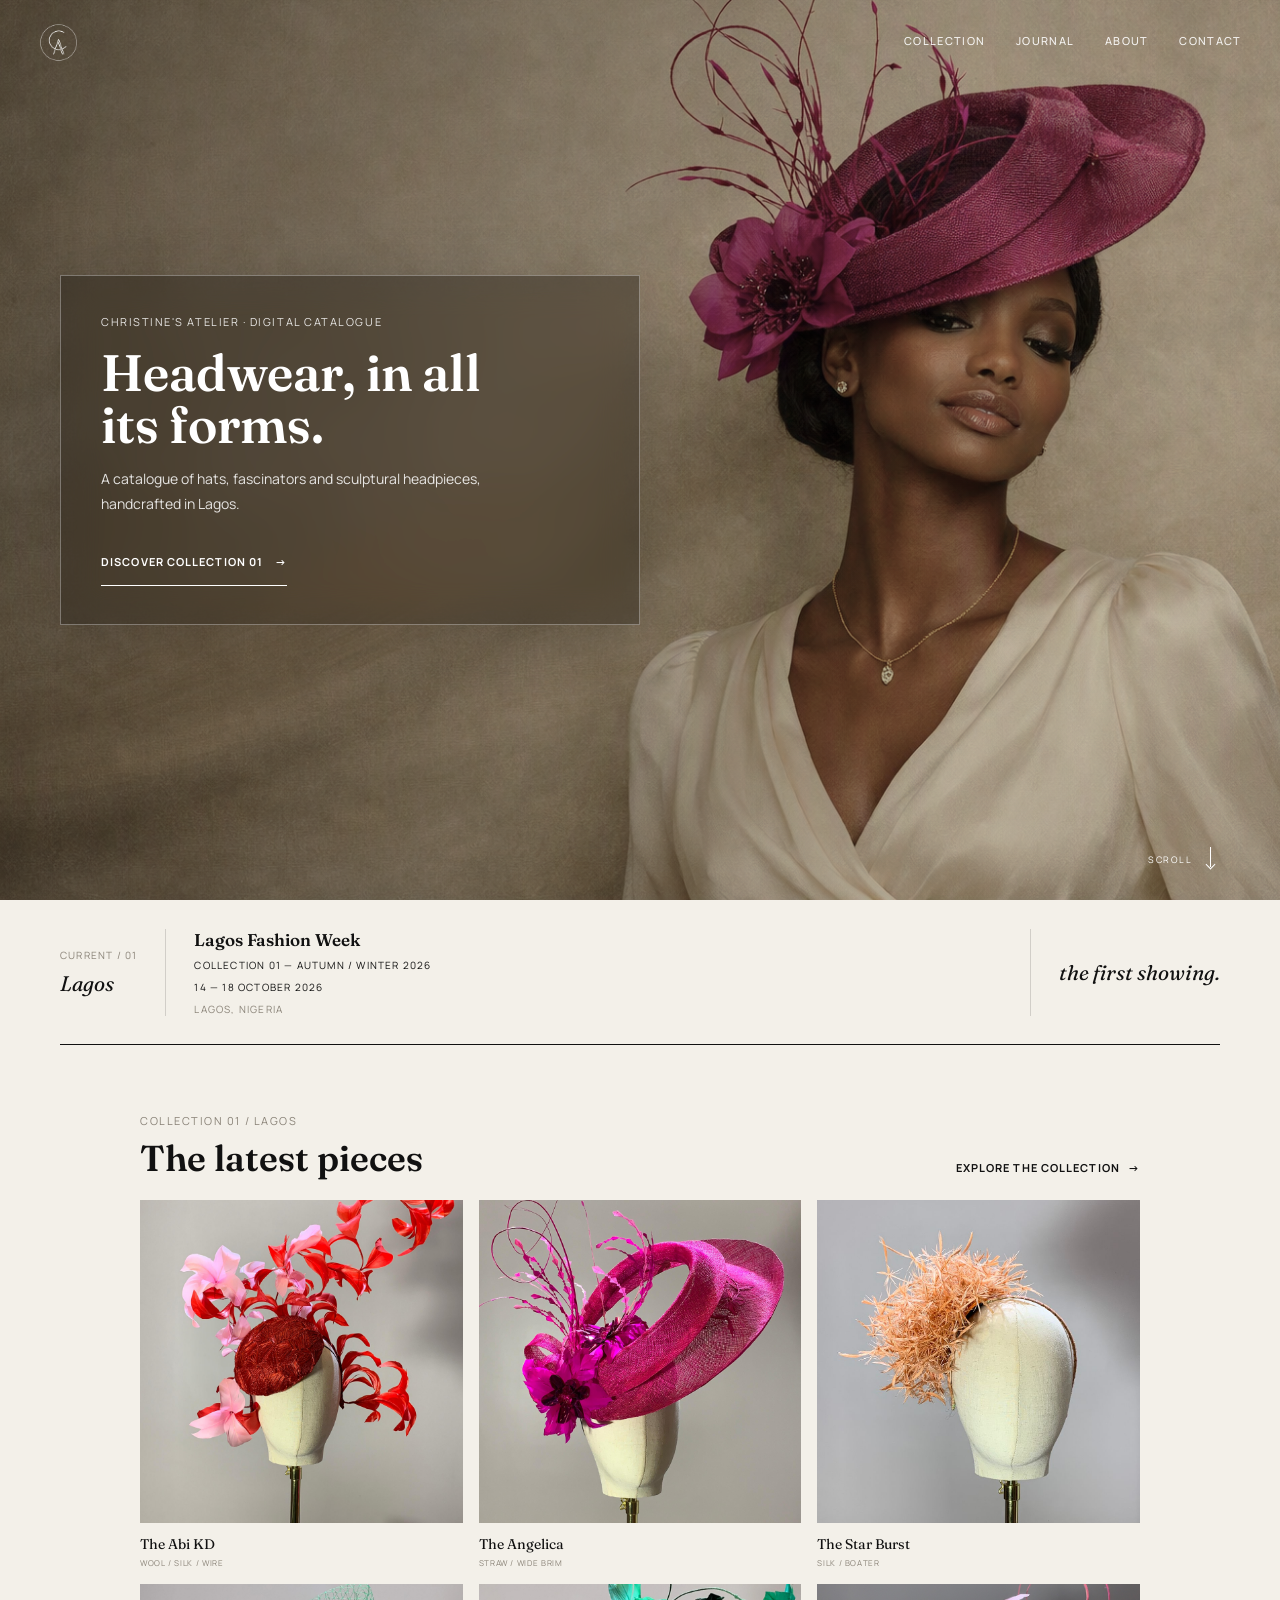
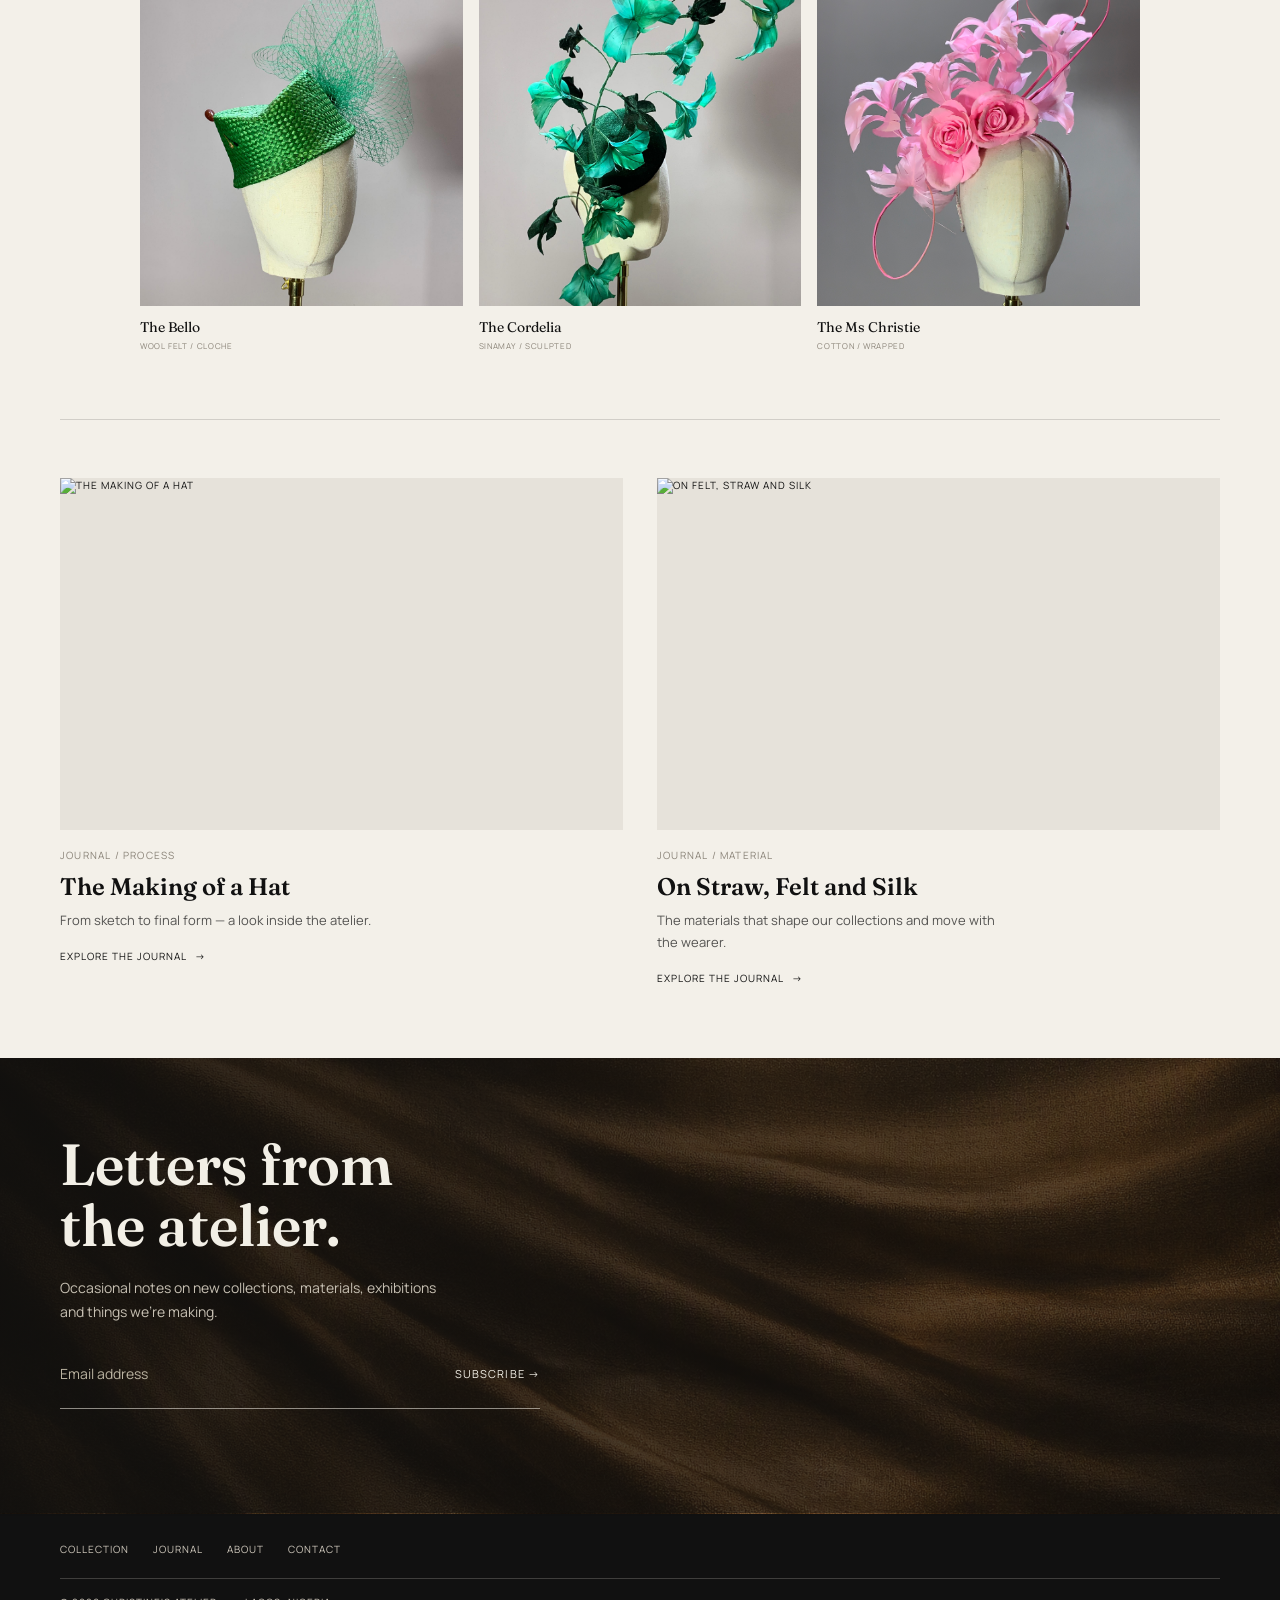
==== commit 3fe95bc3: "FINAL TOUCH UPS" ====
--- a/index.html
+++ b/index.html
@@ -95,7 +95,6 @@
 <footer class="site-footer">
   <div class="wrap">
     <div class="foot-row">
-      <a class="foot-logo" href="index.html">Christine's Atelier</a>
       <nav class="foot-links" aria-label="Footer navigation"><a href="collection.html">Collection</a><a href="journal.html">Journal</a><a href="about.html">About</a><a href="contact.html">Contact</a></nav>
     </div>
     <div class="foot-mid"><span>© 2026 Christine's Atelier</span><span>Lagos, Nigeria</span></div>
--- a/css/style.css
+++ b/css/style.css
@@ -1133,9 +1133,6 @@
 .about-wrap p{ max-width:600px; font-size:16px; line-height:1.8; }
 
 /* ===================== CONTACT PAGE ===================== */
-
-/* Hide the footer on the contact page */
-.contact-body footer.site-footer { display: none; }
 
 /* Remove the top padding — the page starts right at the nav */
 .contact-page { padding-top: 0; }
@@ -1885,14 +1882,14 @@
 .newsletter-form button:hover { opacity: .7; }
 .newsletter-status { min-height: 1.4em; margin: 12px 0 0; color: #f2efe6; font-size: 12px; }
 
-footer.site-footer { flex-shrink: 0; margin-top: auto; padding: 32px 0 24px; color: #f2efe6; background: #111; }
+footer.site-footer { flex-shrink: 0; margin-top: auto; padding: 26px 0 20px; color: #f2efe6; background: #111; }
 .foot-row, .foot-mid { display: flex; justify-content: space-between; align-items: center; gap: 24px; }
-.foot-row { padding-bottom: 24px; border-bottom: 1px solid rgba(242, 239, 230, .2); }
-.foot-logo { color: #f2efe6; font-size: 14px; font-weight: 800; letter-spacing: .1em; text-decoration: none; text-transform: uppercase; }
-.foot-links { display: flex; flex-wrap: wrap; gap: 22px; }
-.foot-links a, .foot-mid { color: #d0c9bd; font-size: 10px; letter-spacing: .1em; text-decoration: none; text-transform: uppercase; }
+.foot-row { justify-content: flex-start; padding-bottom: 22px; border-bottom: 1px solid rgba(242, 239, 230, .2); }
+.foot-links { display: flex; flex-wrap: wrap; gap: 24px; }
+.foot-links a { color: #d0c9bd; font-size: 10px; letter-spacing: .1em; text-decoration: none; text-transform: uppercase; }
+.foot-mid { color: #d0c9bd; font-size: 10px; letter-spacing: .1em; text-transform: uppercase; }
 .foot-links a:hover { color: #fff; }
-.foot-mid { padding-top: 18px; }
+.foot-mid { justify-content: flex-start; gap: 28px; padding-top: 16px; }
 
 body.contact-body { --paper: #fff; --ink: #171717; --ink-70: rgba(23, 23, 23, .7); --ink-45: rgba(23, 23, 23, .45); --hairline: rgba(23, 23, 23, .18); background: #fff; }
 .contact-page { min-height: 100vh; padding: 134px 0 72px; background: #fff; }
@@ -1914,8 +1911,6 @@
 .contact-form input:focus, .contact-form textarea:focus { outline: 2px solid var(--ink); outline-offset: 2px; }
 .contact-submit { display: flex; justify-content: space-between; align-items: center; min-width: 150px; min-height: 44px; margin-left: auto; padding: 10px 14px; border: 1px solid var(--ink); color: var(--ink); background: transparent; font: inherit; font-size: 11px; letter-spacing: .08em; text-transform: uppercase; cursor: pointer; }
 .contact-submit:hover { color: #fff; background: var(--ink); }
-body.contact-body footer.site-footer { display: none; }
-
 @media (max-width: 900px) {
   .nav-row { padding: 0 24px; }
   .menu-toggle { display: flex; align-items: center; justify-content: center; width: 44px; height: 44px; padding: 0; border: 0; color: var(--ink); background: transparent; cursor: pointer; }
--- a/css/responsive.css
+++ b/css/responsive.css
@@ -547,17 +547,16 @@
   .contact-socials--dark svg { width: 13px; height: 13px; }
 
   /* ---- FOOTER (clean stack) ---- */
-  footer.site-footer { padding: 24px 16px 20px; }
+  footer.site-footer { padding: 22px 16px 18px; }
   .footer-inner { max-width: 100%; }
   .foot-row {
     flex-direction: column;
     align-items: flex-start;
-    gap: 10px;
-  }
-  .foot-logo { font-size: 12px; letter-spacing: .1em; }
+    gap: 18px;
+  }
   .foot-links { 
     flex-wrap: wrap; 
-    gap: 6px; 
+    gap: 14px 24px;
     font-size: 9px; 
     letter-spacing: .1em;
   }
@@ -600,7 +599,7 @@
 .page-home > .hero .hero-frame { position: absolute; inset: 0; z-index: -2; max-width: none; aspect-ratio: auto; }
 .page-home > .hero .hero-frame img { width: 100%; height: 100%; object-fit: cover; object-position: center 34%; filter: none; }
 .page-home > .hero .hero-side {
-  width: min(100%, 500px);
+  width: min(100%, 580px);
   padding: 38px 40px;
   border: 1px solid rgba(255, 255, 255, .65);
   background: rgba(255, 255, 255, .78);
@@ -609,7 +608,7 @@
   backdrop-filter: blur(18px);
 }
 .page-home > .hero .eyebrow { margin-bottom: 18px; color: #5f5a53; }
-.page-home > .hero h1 { margin: 0 0 16px; font-size: clamp(38px, 4.2vw, 58px); line-height: 1.02; }
+.page-home > .hero h1 { margin: 0 0 16px; font-size: clamp(38px, 4vw, 52px); line-height: 1.02; }
 .hero-intro { max-width: 380px; margin: 0 0 26px; color: rgba(23, 23, 23, .76); font-size: 14px; line-height: 1.75; }
 .page-home > .hero .arrow-link { display: inline-flex; align-items: center; gap: 12px; min-height: 44px; border-bottom: 1px solid currentColor; }
 
@@ -843,13 +842,13 @@
   backdrop-filter: none;
 }
 body.home header.site-nav.home-nav.scrolled {
-  background: rgba(20, 19, 17, .76);
+  background: rgba(34, 31, 27, .58);
   border-bottom-color: rgba(255, 255, 255, .2);
   -webkit-backdrop-filter: blur(10px);
   backdrop-filter: blur(10px);
 }
 body.home #siteNav.scrolled {
-  background-color: rgba(20, 19, 17, .76);
+  background-color: rgba(34, 31, 27, .58);
   border-bottom-color: rgba(255, 255, 255, .2);
   -webkit-backdrop-filter: blur(10px);
   backdrop-filter: blur(10px);
@@ -865,7 +864,7 @@
 body.home .home-nav .menu-toggle::before,
 body.home .home-nav .menu-toggle::after { display: none !important; }
 body.home .home-nav .menu-toggle svg { stroke: #fff; }
-body.home .home-nav .nav-links.open { background: rgba(20, 19, 17, .94); }
+body.home .home-nav .nav-links.open { background: rgba(34, 31, 27, .84); }
 
 body h1, body h2, body h3 {
   font-family: 'Fraunces', serif !important;
@@ -1102,7 +1101,6 @@
   .item-info h1 { font-size: 28px; }
 
   /* Footer */
-  .foot-logo { font-size: 11px; }
   .foot-links { font-size: 8px; }
   .foot-meta { font-size: 8px; }
 }
